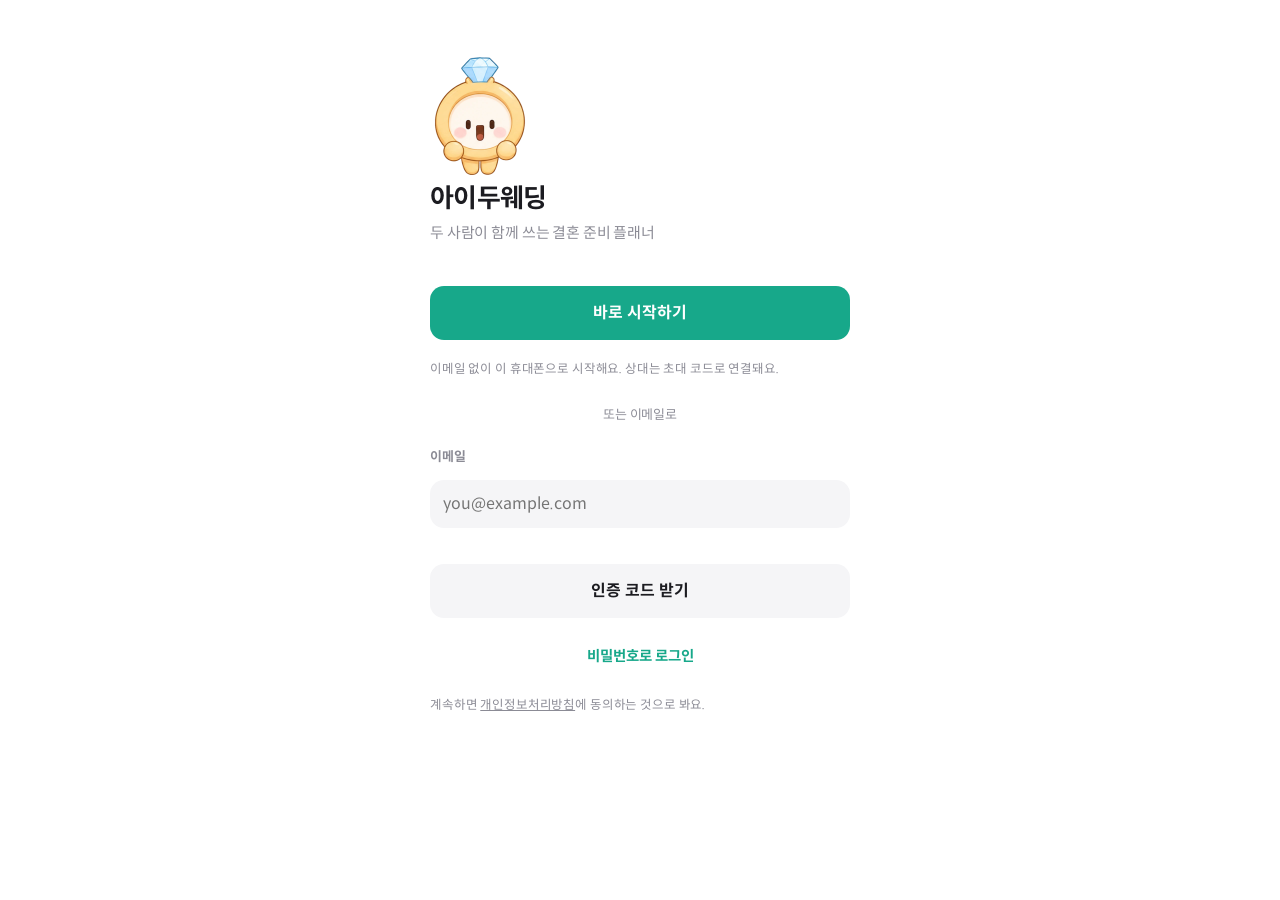
==== index.html @ 1c9b29dd "내 계정 지키기(이메일 연결)·개인정보처리방침 페이지 Co-Authored-By: Claude Opus 5.5 <noreply@anthropic.com> Claude-Session" ====
<!doctype html>
<html lang="ko">
<head>
<meta charset="utf-8">
<meta name="viewport" content="width=device-width,initial-scale=1,viewport-fit=cover,maximum-scale=1">
<meta name="theme-color" content="#FFFFFF" media="(prefers-color-scheme: light)">
<meta name="theme-color" content="#121214" media="(prefers-color-scheme: dark)">
<meta name="apple-mobile-web-app-capable" content="yes">
<meta name="format-detection" content="telephone=no">
<title>아이두웨딩</title>
<link rel="icon" href="./icon-192.png">
<link rel="manifest" href="./manifest.webmanifest">
<link rel="apple-touch-icon" href="./apple-touch-icon.png">
<meta name="apple-mobile-web-app-title" content="아이두웨딩">
<meta name="apple-mobile-web-app-status-bar-style" content="default">
<meta name="mobile-web-app-capable" content="yes">
  <script type="module" crossorigin src="./assets/index-share-DcnFf6x5.js"></script>
  <link rel="stylesheet" crossorigin href="./assets/index-share-Cfnc1cmq.css">
</head>
<body>
<div id="gate" class="gate"><div class="g-card"><p class="g-sub">불러오는 중…</p></div></div>
<div class="wrap">
  <!-- HOME -->
  <section id="tab-home">
    <div id="home2" class="home2"></div>
    <div class="card plan-card" id="planCard" hidden></div>
    <div id="legacyHome" hidden>
    <header class="greet">
      <div style="min-width:0"><span class="sub" id="hello">안녕하세요</span><h1 id="coupleNames">우리 둘</h1><span class="sub">오늘도 결혼 준비 한 걸음 💍</span></div>
      <button class="avatars" id="openSettings" aria-label="설정"><span class="av a1" id="av1">나</span><span class="av a2" id="av2">너</span></button>
    </header>
    <div class="banner">
      <svg class="rings" viewBox="0 0 120 80" aria-hidden="true"><circle cx="48" cy="40" r="24" fill="none" stroke="#fff" stroke-opacity=".35" stroke-width="5"/><circle cx="74" cy="40" r="24" fill="none" stroke="#fff" stroke-opacity=".55" stroke-width="5"/></svg>
      <span class="b-label">우리 결혼식까지</span>
      <div class="dday num" id="dday">D-day</div>
      <div class="when" id="when">불러오는 중</div>
    </div>
    <div class="card prog-card" data-go="check" tabindex="0">
      <div class="ring" aria-label="준비 진행률">
        <svg viewBox="0 0 36 36"><circle cx="18" cy="18" r="15" fill="none" stroke="var(--track)" stroke-width="3.6"/><circle id="ringArc" cx="18" cy="18" r="15" fill="none" stroke="url(#rg)" stroke-width="3.6" stroke-linecap="round" stroke-dasharray="0 100" pathLength="100"/><defs><linearGradient id="rg" x1="0" y1="0" x2="1" y2="1"><stop offset="0" stop-color="#EC8FA9"/><stop offset="1" stop-color="#A47BCB"/></linearGradient></defs></svg>
        <div class="pct num"><span id="ringPct">0%</span></div>
      </div>
      <div class="grow"><div class="label">준비 진행률</div><div class="t" id="progText">-</div><div class="sub" id="progSub">잘하고 있어요!</div></div>
      <span class="chev">›</span>
    </div>
    <div class="tiles num" id="homeStats"></div>
    <div class="block">
      <h2>빠른 추가</h2>
      <div class="quick">
        <button data-qa="task"><span class="qi" style="background:var(--accent-soft);color:var(--accent)"><svg viewBox="0 0 24 24" fill="none" stroke="currentColor" stroke-width="2" stroke-linecap="round" stroke-linejoin="round"><rect x="4" y="4" width="16" height="16" rx="4"/><path d="m8.5 12 2.5 2.5 4.5-5"/></svg></span>할 일</button>
        <button data-qa="cost"><span class="qi" style="background:var(--gold-soft);color:var(--gold)"><svg viewBox="0 0 24 24" fill="none" stroke="currentColor" stroke-width="2" stroke-linecap="round"><rect x="3" y="6" width="18" height="13" rx="3"/><path d="M3 10h18M16 15h2"/></svg></span>비용·업체</button>
        <button data-qa="event"><span class="qi" style="background:var(--sky-soft);color:var(--sky)"><svg viewBox="0 0 24 24" fill="none" stroke="currentColor" stroke-width="2" stroke-linecap="round"><rect x="3.5" y="5" width="17" height="15" rx="3"/><path d="M3.5 10h17M8 3v4M16 3v4"/></svg></span>일정</button>
        <button data-qa="guest"><span class="qi" style="background:var(--lilac-soft);color:var(--lilac)"><svg viewBox="0 0 24 24" fill="none" stroke="currentColor" stroke-width="2" stroke-linecap="round"><circle cx="9" cy="9" r="3.2"/><path d="M3.5 19c.6-3 2.8-4.6 5.5-4.6s4.9 1.6 5.5 4.6M17 8v6M14 11h6"/></svg></span>하객</button>
      </div>
    </div>
    <div class="card block">
      <div class="row-head"><h2 id="weekTitle">이번 주</h2><button class="link" data-go="cal">전체 달력</button></div>
      <div class="week" id="week"></div>
    </div>
    <div class="card block">
      <div class="row-head"><h2>지금 챙길 일</h2><button class="link" data-go="check">전체 보기</button></div>
      <ul class="list" id="homeTodo"></ul>
    </div>
    <div class="card block">
      <div class="row-head"><h2>다가오는 결제</h2><button class="link" data-go="budget">예산 보기</button></div>
      <ul class="list" id="homePay"></ul>
    </div>
    <div class="card block">
      <div class="row-head"><h2>다가오는 일정</h2><button class="link" data-go="cal">캘린더</button></div>
      <ul class="list" id="homeEvents"></ul>
    </div>
    </div>
  </section>

  <!-- ALL -->
  <section id="tab-all" hidden></section>
  <section id="tab-comm" hidden></section>

  <!-- CHECKLIST -->
  <section id="tab-check" hidden>
    <div class="head"><h1>체크리스트</h1><span class="sub num" id="checkCount"></span></div>
    <div class="smart" id="smart"></div>
    <form class="qadd" id="qadd" autocomplete="off"><span class="qplus" aria-hidden="true">+</span><input id="qaddInput" type="text" placeholder="할 일 빠르게 추가" enterkeyhint="done"><button type="submit">추가</button></form>
    <div class="seg" id="groupMode"><button data-v="topic" aria-pressed="true">주제별</button><button data-v="period" aria-pressed="false">시기별</button><button data-v="cal" aria-pressed="false">달력</button></div>
    <div class="chips" id="checkCats" hidden></div>
    <div id="periods" style="display:flex;flex-direction:column;gap:14px"></div>
    <div id="tcal" style="display:flex;flex-direction:column;gap:14px" hidden></div>
    <button class="link" id="openTpl" style="align-self:center">+ 추천 체크리스트에서 추가</button>
  </section>

  <!-- BUDGET -->
  <section id="tab-budget" hidden>
    <div class="head"><h1>가계부</h1></div>
    <div class="lb-top" id="moneyTop"></div>
    <div class="lb-bar"><div class="seg lb-seg" id="budgetSeg"><button data-b="ledger" aria-pressed="true">지출내역</button><button data-b="sched" aria-pressed="false">결제예정</button><button data-b="vendor" aria-pressed="false">업체</button></div><button type="button" class="lb-add" id="addCost" aria-label="비용 추가"><svg viewBox="0 0 24 24" fill="none" stroke="currentColor" stroke-width="2" stroke-linecap="round"><path d="M12 5v14M5 12h14"/></svg></button></div>
    <div id="bCat" hidden></div><button id="openEstimate" type="button" hidden></button>
    <div id="bLedger"><span id="ledgerSum" hidden></span><div id="ledger"></div></div>
    <div id="bSched" hidden><span id="schedSum" hidden></span><div id="sched"></div></div>
    <div id="bVendor" hidden style="display:flex;flex-direction:column;gap:12px">
      <div style="display:flex;justify-content:space-between;align-items:center;gap:8px"><span class="sub num" id="vendorSum"></span><button class="link" id="addVendor">+ 업체 추가</button></div>
      <div class="search"><svg viewBox="0 0 24 24" fill="none" stroke="currentColor" stroke-width="2"><circle cx="11" cy="11" r="7"/><path d="m20 20-3.5-3.5"/></svg><input id="vendorSearch" type="search" placeholder="업체, 항목 검색"></div>
      <div id="vendorList" style="display:flex;flex-direction:column;gap:10px"></div>
    </div>
  </section>

  <!-- CALENDAR -->
  <section id="tab-cal" hidden>
    <div class="cal-head"><button id="prevM" aria-label="이전 달">‹</button><h1 id="calTitle" class="num"></h1><button id="nextM" aria-label="다음 달">›</button></div>
    <div class="card" style="padding:10px">
      <div class="cal" id="cal"></div>
      <div class="legend" style="justify-content:center"><span><i class="d-ev" style="border-radius:50%"></i>일정</span><span><i class="d-task" style="border-radius:50%"></i>할 일 마감</span><span><i class="d-pay" style="border-radius:50%"></i>결제</span></div>
    </div>
    <div class="block"><h2 id="dayTitle"></h2><ul class="list" id="dayList"></ul></div>
  </section>

  <!-- GUESTS -->
  <section id="tab-guests" hidden>
    <div class="head"><h1>하객</h1><span style="display:flex;gap:14px"><button class="link" id="bulkBtn">한 번에 추가</button><button class="link" id="mealBtn">식대 설정</button></span></div>
    <div class="gsum num" id="guestStats"></div>
    <div class="card" id="mealCard"></div>
    <div class="seg" id="guestSide"><button data-g="all" aria-pressed="true">전체</button></div>
    <div class="search"><svg viewBox="0 0 24 24" fill="none" stroke="currentColor" stroke-width="2"><circle cx="11" cy="11" r="7"/><path d="m20 20-3.5-3.5"/></svg><input id="guestSearch" type="search" placeholder="이름 검색"></div>
    <div class="seg" id="guestView"><button data-gv="list" aria-pressed="true">단계별</button><button data-gv="team" aria-pressed="false">모임별</button><button data-gv="pg" aria-pressed="false">부모님 손님</button><button data-gv="gift" aria-pressed="false">축의금</button></div>
    <div id="stepStrip" class="gsteps"></div>
    <ul class="list" id="guestList"></ul>
    <div id="pgBoard" hidden></div>
    <div id="teamBoard" class="tboard" hidden></div>
    <div id="giftBoard" class="gboard" hidden></div>
  </section>
</div>


<nav class="tabbar" role="tablist"><div class="in">
  <button data-tab="home" aria-selected="true"><svg viewBox="0 0 24 24" fill="none" stroke="currentColor" stroke-width="1.8" stroke-linejoin="round"><path d="M12 20s-7-4.4-7-10a4 4 0 0 1 7-2.6A4 4 0 0 1 19 10c0 5.6-7 10-7 10z"/></svg>홈</button>
  <button data-tab="check" aria-selected="false"><svg viewBox="0 0 24 24" fill="none" stroke="currentColor" stroke-width="1.8" stroke-linecap="round"><path d="M9 6h11M9 12h11M9 18h11"/><path d="m3.5 6 1.2 1.2L7 5M3.5 12l1.2 1.2L7 11M3.5 18l1.2 1.2L7 17"/></svg>체크리스트</button>
  <button class="plus" id="fab" hidden><span class="pbox"><svg viewBox="0 0 24 24" fill="none" stroke="currentColor" stroke-width="3" stroke-linecap="round"><path d="M12 5v14M5 12h14"/></svg></span>추가</button>
  <button data-tab="budget" aria-selected="false"><svg viewBox="0 0 24 24" fill="none" stroke="currentColor" stroke-width="1.8"><rect x="3" y="6" width="18" height="13" rx="2.5"/><path d="M3 10h18M16 15h2"/></svg>가계부</button>
  <button data-tab="guests" aria-selected="false"><svg viewBox="0 0 24 24" fill="none" stroke="currentColor" stroke-width="1.8"><circle cx="9" cy="9" r="3.2"/><path d="M3.5 19c.6-3 2.8-4.6 5.5-4.6s4.9 1.6 5.5 4.6"/><circle cx="17" cy="8.5" r="2.5"/><path d="M16.5 13.6c2.2.1 3.7 1.5 4.1 3.9"/></svg>하객</button>
  <button data-tab="comm" aria-selected="false"><svg viewBox="0 0 24 24" fill="none" stroke="currentColor" stroke-width="1.8" stroke-linejoin="round"><path d="M4 5.5h16v10H9l-5 4z"/><path d="M8.5 10.5h.01M12 10.5h.01M15.5 10.5h.01" stroke-width="2.6" stroke-linecap="round"/></svg>커뮤니티</button>
  <button data-tab="all" aria-selected="false"><svg viewBox="0 0 24 24" fill="none" stroke="currentColor" stroke-width="1.8" stroke-linecap="round"><path d="M4 6h16M4 12h16M4 18h16"/></svg>전체</button>
</div></nav>
<div id="sheetHost"></div>
</body>
</html>
---- assets/index-share-Cfnc1cmq.css ----
:root{--bg:#fbf6f7;--surface:#fff;--line:#f1e6ea;--fg:#2e2430;--muted:#8d8090;--accent:#c95c7e;--accent-soft:#fce9ef;--on-accent:#fff;--gold:#b8893f;--gold-soft:#f8eedc;--lilac:#8e74c4;--lilac-soft:#efeafa;--sky:#5b93c9;--sky-soft:#e6f0fb;--sage:#4e9470;--sage-soft:#e3f3ea;--warn:#d9604f;--warn-soft:#fde9e5;--track:#f4eaee;--shadow:0 2px 6px #c95c7e0d,0 10px 28px #8c466412;--grad:linear-gradient(135deg,#ec8fa9 0%,#c95c7e 55%,#a47bcb 100%);--c1:#e07c9a;--c2:#d2a35c;--c3:#a58bd6;--c4:#6fa6dc;--c5:#6fb08a;--c6:#ee9c7a;--c7:#c08bb0;--c8:#9aa3b5;--display:"Outfit","Noto Sans KR",system-ui,sans-serif;--body:"Noto Sans KR","Apple SD Gothic Neo","Malgun Gothic",system-ui,sans-serif;--navh:60px;--navpad:max(env(safe-area-inset-bottom,0px),22px)}@media (prefers-color-scheme:dark){:root:not([data-theme=light]){--bg:#18131a;--surface:#231c25;--line:#362c38;--fg:#f6eef3;--muted:#ae9fad;--accent:#ee8eab;--accent-soft:#45283a;--on-accent:#2a1020;--gold:#e2bc7a;--gold-soft:#3c3020;--lilac:#bca5ee;--lilac-soft:#33294a;--sky:#8fbdeb;--sky-soft:#1f3043;--sage:#8acba6;--sage-soft:#1f3529;--warn:#f2907f;--warn-soft:#45251f;--track:#33293a;--shadow:none;--lightningcss-light: ;--lightningcss-dark:initial;color-scheme:dark}}:root[data-theme=dark]{--bg:#18131a;--surface:#231c25;--line:#362c38;--fg:#f6eef3;--muted:#ae9fad;--accent:#ee8eab;--accent-soft:#45283a;--on-accent:#2a1020;--gold:#e2bc7a;--gold-soft:#3c3020;--lilac:#bca5ee;--lilac-soft:#33294a;--sky:#8fbdeb;--sky-soft:#1f3043;--sage:#8acba6;--sage-soft:#1f3529;--warn:#f2907f;--warn-soft:#45251f;--track:#33293a;--shadow:none;--lightningcss-light: ;--lightningcss-dark:initial;color-scheme:dark}*{box-sizing:border-box;-webkit-tap-highlight-color:transparent}body{background:var(--bg);color:var(--fg);font-family:var(--body);font-size:15px;line-height:1.5}.num{font-variant-numeric:tabular-nums}.wrap{max-width:560px;padding-left:max(16px,env(safe-area-inset-left,0px));padding-right:max(16px,env(safe-area-inset-right,0px));padding-block:12px calc(var(--navh) + var(--navpad) + 96px);margin:0 auto}section{flex-direction:column;gap:20px;display:flex}h1{font-family:var(--display);margin:0;font-size:24px;font-weight:700}h2{font-family:var(--display);text-wrap:balance;margin:0;font-size:18px;font-weight:700}.head{justify-content:space-between;align-items:baseline;gap:8px;padding-top:6px;display:flex}.head .sub{font-size:13px}.label{letter-spacing:.04em;color:var(--muted);font-size:12px}.sub{color:var(--muted);font-size:13px}.card{background:var(--surface);border:1px solid var(--line);box-shadow:var(--shadow);border-radius:16px;flex-direction:column;gap:12px;min-width:0;padding:16px;display:flex}.block{flex-direction:column;gap:8px;display:flex}.block>.row-head{justify-content:space-between;align-items:baseline;display:flex}.link{color:var(--accent);font:inherit;cursor:pointer;background:0 0;border:0;padding:4px 0;font-size:13px;font-weight:500}.hero{background:var(--accent);color:var(--on-accent);border:0;border-radius:20px;grid-template-columns:1fr auto;align-items:center;gap:12px;padding:20px;display:grid}.hero .names{font-family:var(--display);letter-spacing:.25em;opacity:.85;font-size:13px}.hero .dday{font-family:var(--display);margin-top:4px;font-size:44px;font-weight:700;line-height:1.05}.hero .when{opacity:.9;margin-top:4px;font-size:13px}.ring{width:84px;height:84px;position:relative}.ring svg{width:100%;height:100%;transform:rotate(-90deg)}.ring .pct{flex-direction:column;justify-content:center;align-items:center;font-size:18px;font-weight:600;line-height:1.1;display:flex;position:absolute;top:0;bottom:0;left:0;right:0}.ring .pct small{opacity:.85;font-size:10px;font-weight:400}.stats{grid-template-columns:repeat(3,1fr);gap:8px;display:grid}.stat{background:var(--surface);border:1px solid var(--line);cursor:pointer;border-radius:14px;flex-direction:column;gap:2px;min-width:0;padding:12px;display:flex}.stat b{white-space:nowrap;text-overflow:ellipsis;font-size:17px;font-weight:600;overflow:hidden}.bar{background:var(--track);border-radius:4px;height:8px;display:flex;overflow:hidden}.bar i{height:100%;display:block}.bar .paid{background:var(--accent)}.legend{color:var(--muted);flex-wrap:wrap;gap:12px;font-size:12px;display:flex}.legend i{border-radius:2px;width:9px;height:9px;margin-right:4px;display:inline-block}ul.list{flex-direction:column;margin:0;padding:0;list-style:none;display:flex}ul.list li{border-bottom:1px solid var(--line);align-items:center;gap:12px;padding:12px 0;display:flex}ul.list li:last-child{border-bottom:0}ul.list li.tap{cursor:pointer}.grow{flex:1;min-width:0}.t{white-space:nowrap;text-overflow:ellipsis;font-weight:500;overflow:hidden}.t.done{color:var(--muted);text-decoration:line-through;-webkit-text-decoration-color:color-mix(in srgb,var(--muted) 60%,transparent);text-decoration-color:color-mix(in srgb,var(--muted) 60%,transparent)}.meta{color:var(--muted);flex-wrap:wrap;align-items:center;gap:6px;margin-top:2px;font-size:12.5px;display:flex}.amt{text-align:right;white-space:nowrap;font-size:14px}.amt small{color:var(--muted);font-size:12px;display:block}.pill{white-space:nowrap;background:var(--track);color:var(--muted);border-radius:999px;padding:2px 8px;font-size:11px;font-weight:500}.pill.ok{background:var(--sage-soft);color:var(--sage)}.pill.late{background:var(--warn-soft);color:var(--warn)}.date{text-align:center;flex:none;width:44px;line-height:1.15}.date b{font-family:var(--display);font-size:18px;display:block}.date span{color:var(--muted);font-size:11px}.chk{border:2px solid var(--line);cursor:pointer;color:#0000;background:0 0;border-radius:50%;flex:none;place-items:center;width:26px;height:26px;padding:0;display:grid}.chk.on{background:var(--sage);border-color:var(--sage);color:var(--surface)}.empty{color:var(--muted);text-align:center;padding:16px 0;font-size:14px}.chips{scrollbar-width:none;gap:6px;margin-inline-start:-2px;margin-inline-end:-2px;padding:2px;display:flex;overflow-x:auto}.chips::-webkit-scrollbar{display:none}.chips button{border:1px solid var(--line);background:var(--surface);color:var(--fg);font:inherit;cursor:pointer;border-radius:999px;flex:none;padding:6px 12px;font-size:13px}.chips button[aria-pressed=true]{background:var(--fg);color:var(--bg);border-color:var(--fg)}.seg{background:var(--track);border-radius:10px;gap:2px;padding:3px;display:flex}.seg button{font:inherit;color:var(--muted);cursor:pointer;background:0 0;border:0;border-radius:8px;flex:1;padding:7px 4px;font-size:13px}.seg button[aria-pressed=true]{background:var(--surface);color:var(--fg);box-shadow:var(--shadow);font-weight:600}.search{position:relative}.search input{padding-left:36px}.search svg{width:16px;height:16px;color:var(--muted);position:absolute;top:50%;left:12px;transform:translateY(-50%)}.period{flex-direction:column;gap:2px;display:flex}.period h3{justify-content:space-between;align-items:center;gap:8px;margin:0;padding-bottom:4px;font-size:13px;font-weight:600;display:flex}.period h3 .rng{color:var(--muted);font-size:12px;font-weight:400}.period.now h3{color:var(--accent)}.prog{background:var(--track);border-radius:2px;height:4px;overflow:hidden}.prog i{background:var(--sage);height:100%;display:block}.cat{cursor:pointer;border-bottom:1px solid var(--line);flex-direction:column;gap:6px;padding:10px 0;display:flex}.cat:last-child{border-bottom:0}.cat .row{justify-content:space-between;align-items:baseline;gap:8px;display:flex}.over{font-weight:600;color:var(--warn)!important}.split{flex-direction:column;gap:8px;display:flex}.split .row{justify-content:space-between;font-size:14px;display:flex}.money-top{flex-direction:column;gap:6px;padding:6px 2px 4px;display:flex}.money-top .big{letter-spacing:-.02em;font-size:30px;font-weight:600;line-height:1.2}.money-top .big small{margin-left:2px;font-size:18px;font-weight:500}.money-top .bar{border-radius:5px;height:10px;margin-top:6px}.kv{grid-template-columns:repeat(3,1fr);gap:8px;margin-top:8px;display:grid}.kv div{background:var(--surface);border:1px solid var(--line);border-radius:12px;flex-direction:column;min-width:0;padding:10px 12px;display:flex}.kv b{white-space:nowrap;text-overflow:ellipsis;font-size:15px;font-weight:600;overflow:hidden}.donut-wrap{justify-content:center;padding:4px 0;display:flex}.donut{width:180px;max-width:100%;height:180px;position:relative}.donut svg{width:100%;height:100%;transform:rotate(-90deg)}.donut .c{flex-direction:column;justify-content:center;align-items:center;line-height:1.25;display:flex;position:absolute;top:0;bottom:0;left:0;right:0}.donut .c b{font-size:20px;font-weight:600}.ico{color:#fff;border-radius:12px;flex:none;place-items:center;width:36px;height:36px;font-size:13px;font-weight:600;display:grid}.mini{background:var(--track);border-radius:2px;height:4px;margin-top:6px;overflow:hidden}.mini i{height:100%;display:block}.mon{border-bottom:1px solid var(--line);justify-content:space-between;align-items:baseline;padding:12px 0 2px;font-size:13px;font-weight:600;display:flex}.mon:first-child{padding-top:0}.mon span:last-child{color:var(--muted);font-weight:500}.dayh{color:var(--muted);padding:10px 0 0;font-size:12px}.minus{color:var(--fg);font-weight:600}.vcard{background:var(--surface);border:1px solid var(--line);box-shadow:var(--shadow);cursor:pointer;border-radius:16px;flex-direction:column;gap:10px;padding:14px;display:flex}.vcard .top{align-items:center;gap:12px;display:flex}.vcard .nums{grid-template-columns:repeat(3,1fr);gap:6px;font-size:13px;display:grid}.vcard .nums div{flex-direction:column;min-width:0;display:flex}.vcard .nums b{white-space:nowrap;text-overflow:ellipsis;font-size:14px;font-weight:600;overflow:hidden}.vcard .foot{color:var(--muted);flex-wrap:wrap;justify-content:space-between;gap:8px;font-size:12.5px;display:flex}.vcard .tel{-webkit-user-select:all;user-select:all;color:var(--fg)}.vcard .items{color:var(--muted);font-size:12.5px}.cal-head{justify-content:space-between;align-items:center;display:flex}.cal-head button{background:var(--surface);border:1px solid var(--line);width:36px;height:36px;color:var(--fg);cursor:pointer;border-radius:10px;font-size:18px}.cal{text-align:center;grid-template-columns:repeat(7,1fr);gap:2px;display:grid}.cal .dow{color:var(--muted);padding:4px 0;font-size:11px}.cal .dow:first-child{color:var(--warn)}.cal button{aspect-ratio:1/1.05;max-width:100%;font:inherit;color:var(--fg);cursor:pointer;background:0 0;border:0;border-radius:10px;flex-direction:column;justify-content:center;align-items:center;gap:3px;padding:0;font-size:14px;display:flex}.cal button.out{color:color-mix(in srgb,var(--muted) 50%,transparent)}.cal button.wed{color:var(--accent);font-weight:700}.cal button.sel.wed{color:var(--on-accent)}.dots{gap:2px;height:5px;display:flex}.dots i{border-radius:50%;width:5px;height:5px}.cal button.sel .dots i{background:var(--on-accent)}.gsum{grid-template-columns:1fr 1fr;gap:8px;display:grid}.gsum .stat{cursor:default}.gsum b{font-family:var(--display);font-size:22px}.rsvp{cursor:pointer;font:inherit;border:0}nav.tabbar{z-index:10;background:color-mix(in srgb,var(--surface) 92%,transparent);-webkit-backdrop-filter:blur(12px);border-top:1px solid var(--line);padding-top:4px;padding-bottom:var(--navpad);padding-left:env(safe-area-inset-left,0px);padding-right:env(safe-area-inset-right,0px);position:fixed;bottom:0;left:0;right:0}nav.tabbar .in{max-width:560px;height:var(--navh);grid-template-columns:repeat(5,1fr);margin:0 auto;display:grid}nav.tabbar button{font:inherit;color:var(--muted);cursor:pointer;background:0 0;border:0;flex-direction:column;justify-content:center;align-items:center;gap:2px;font-size:10.5px;display:flex}nav.tabbar button svg{width:24px;height:24px}nav.tabbar button[aria-selected=true]{color:var(--accent);font-weight:600}button:focus-visible{outline:2px solid var(--accent);outline-offset:2px}input:focus-visible{outline:2px solid var(--accent);outline-offset:2px}select:focus-visible{outline:2px solid var(--accent);outline-offset:2px}textarea:focus-visible{outline:2px solid var(--accent);outline-offset:2px}.stat:focus-visible{outline:2px solid var(--accent);outline-offset:2px}.cat:focus-visible{outline:2px solid var(--accent);outline-offset:2px}.fab{right:max(18px,calc(env(safe-area-inset-right,0px) + 18px));bottom:calc(var(--navh) + var(--navpad) + 18px);background:var(--accent);width:52px;height:52px;color:var(--on-accent);cursor:pointer;z-index:9;border:0;border-radius:17px;place-items:center;display:grid;position:fixed;box-shadow:0 6px 18px #3c142340}.fab svg{width:24px;height:24px}.scrim{z-index:20;background:#140c1073;justify-content:center;align-items:flex-end;display:flex;position:fixed;top:0;bottom:0;left:0;right:0}.sheet{background:var(--surface);width:100%;max-width:560px;max-height:90vh;padding:10px max(16px,env(safe-area-inset-right,0px)) calc(env(safe-area-inset-bottom,0px) + 16px) max(16px,env(safe-area-inset-left,0px));border-radius:20px 20px 0 0;flex-direction:column;gap:14px;display:flex;overflow:hidden auto}.grab{background:var(--line);border-radius:2px;width:36px;height:4px;margin:0 auto 4px}.sheet form{flex-direction:column;gap:12px;display:flex}.field{flex-direction:column;gap:4px;min-width:0;display:flex}.field label{color:var(--muted);font-size:12px}.pair{grid-template-columns:minmax(0,1fr) minmax(0,1fr);gap:10px;display:grid}input,select,textarea{font:inherit;color:var(--fg);background:var(--bg);border:1px solid var(--line);border-radius:12px;width:100%;min-width:0;max-width:100%;padding:11px 12px;font-size:16px}input[type=date],input[type=time]{-webkit-appearance:none;appearance:none;text-align:left;min-height:48px;display:block}input::-webkit-date-and-time-value{text-align:left;min-height:1.5em}select{-webkit-appearance:none;appearance:none;background-image:linear-gradient(45deg,transparent 50%,var(--muted) 50%),linear-gradient(135deg,var(--muted) 50%,transparent 50%);background-position:calc(100% - 18px) 52%,calc(100% - 13px) 52%;background-repeat:no-repeat;background-size:5px 5px;padding-right:32px}.check{align-items:center;gap:10px;padding:4px 0;font-size:15px;display:flex}.check input{width:22px;height:22px;accent-color:var(--accent)}.money-hint{color:var(--muted);text-align:right;font-size:12px}.btns{gap:8px;padding-top:4px;display:flex}.btns button{font:inherit;border:1px solid var(--line);background:var(--bg);color:var(--fg);cursor:pointer;border-radius:14px;flex:1;padding:13px;font-weight:600}.btns .primary{background:var(--accent);border-color:var(--accent);color:var(--on-accent)}.btns .danger{color:var(--warn);flex:none;padding-inline-start:16px;padding-inline-end:16px}.note{color:var(--muted);font-size:12px}.tpl li{gap:10px}.tpl .add{border:1px solid var(--line);background:var(--bg);color:var(--accent);font:inherit;cursor:pointer;border-radius:999px;flex:none;padding:5px 12px;font-size:13px;font-weight:600}.tpl .add[disabled]{color:var(--muted);cursor:default}.toast{left:50%;bottom:calc(var(--navh) + var(--navpad) + 84px);background:var(--fg);color:var(--bg);z-index:30;white-space:nowrap;border-radius:999px;padding:8px 14px;font-size:13px;position:fixed;transform:translate(-50%)}@media (prefers-reduced-motion:no-preference){.sheet{animation:.2s ease-out up}@keyframes up{0%{opacity:.5;transform:translateY(30px)}}}body{letter-spacing:-.01em;font-size:14.5px}h1{font-family:var(--body);letter-spacing:-.02em;font-size:22px;font-weight:700}h2{font-family:var(--body);letter-spacing:-.01em;font-size:16px;font-weight:700}.num b,.dday,.big,.donut .c b,.pct{font-family:var(--display)}.card{box-shadow:var(--shadow);border:0;border-radius:22px;padding:18px}.stat,.kv div{box-shadow:var(--shadow);border:0;border-radius:18px}.greet{justify-content:space-between;align-items:center;gap:12px;padding-top:6px;display:flex}.greet h1{margin:2px 0}.greet .amp{color:var(--accent);font-family:var(--display)}.avatars{flex:none;display:flex}.av{border:3px solid var(--bg);border-radius:50%;place-items:center;width:42px;height:42px;font-size:15px;font-weight:700;display:grid}.av.a1{background:var(--accent-soft);color:var(--accent)}.av.a2{background:var(--lilac-soft);color:var(--lilac);margin-left:-12px}.banner{background:var(--grad);color:#fff;border-radius:24px;flex-direction:column;gap:2px;padding:20px 22px;display:flex;position:relative;overflow:hidden;box-shadow:0 12px 30px #c95c7e47}.banner .rings{width:150px;height:auto;position:absolute;top:50%;right:-6px;transform:translateY(-50%)}.banner .b-label{opacity:.9;font-size:13px}.banner .dday{letter-spacing:-.02em;font-size:46px;font-weight:700;line-height:1.05}.banner .when{opacity:.92;font-size:13px;position:relative}.prog-card{cursor:pointer;flex-direction:row;align-items:center;gap:16px}.prog-card .ring{flex:none;width:72px;height:72px}.prog-card .pct{color:var(--fg);font-size:17px;font-weight:700}.prog-card .t{margin:2px 0;font-size:15px;font-weight:700}.chev{color:var(--muted);flex:none;font-size:24px}.tiles{grid-template-columns:1fr 1fr;gap:12px;display:grid}.tile{background:var(--surface);box-shadow:var(--shadow);cursor:pointer;min-width:0;font:inherit;color:inherit;text-align:left;border:0;border-radius:18px;align-items:center;gap:12px;padding:14px;display:flex}.tile .qi{border-radius:50%;width:40px;height:40px}.tile b{white-space:nowrap;text-overflow:ellipsis;font-size:18px;font-weight:600;line-height:1.2;display:block;overflow:hidden}.tile span.l{color:var(--muted);font-size:12px}.qi{border-radius:16px;flex:none;place-items:center;display:grid}.qi svg{width:22px;height:22px}.quick{grid-template-columns:repeat(4,1fr);gap:10px;display:grid}.quick button{font:inherit;color:var(--fg);cursor:pointer;background:0 0;border:0;flex-direction:column;align-items:center;gap:6px;padding:0;font-size:12px;display:flex}.quick .qi{background:var(--surface);border-radius:18px;width:56px;height:56px}.week{grid-template-columns:repeat(7,1fr);gap:4px;display:grid}.week button{font:inherit;color:var(--fg);cursor:pointer;background:0 0;border:0;border-radius:14px;flex-direction:column;align-items:center;gap:3px;padding:8px 0;display:flex}.week .w{color:var(--muted);font-size:11px}.week b{font-size:16px;font-weight:600}.week button.on{background:var(--grad);color:#fff;box-shadow:0 6px 14px #c95c7e4d}.week button.on .w{color:#fff;opacity:.9}.week button.on .dots i{background:#fff}.chips button{background:var(--surface);box-shadow:var(--shadow);border:0;padding:7px 14px;font-weight:500}.chips button[aria-pressed=true]{background:var(--accent);color:var(--on-accent)}.seg{background:var(--surface);box-shadow:var(--shadow);border-radius:999px;padding:4px}.seg button{border-radius:999px;font-weight:500}.search input{background:var(--surface);box-shadow:var(--shadow);border:0;border-radius:14px}.pill{padding:3px 9px;font-weight:600}.pill.acc{background:var(--accent-soft);color:var(--accent)}.chk{border-color:color-mix(in srgb,var(--accent) 45%,var(--line))}.chk.on{background:var(--accent);border-color:var(--accent)}.bar .due{background:color-mix(in srgb,var(--accent) 30%,transparent)}.ico{color:#fff;border-radius:14px}.vcard{border:0;border-radius:20px}.money-top{background:var(--surface);box-shadow:var(--shadow);border-radius:22px;padding:18px}.money-top .big{font-size:32px}.kv div{background:var(--bg);box-shadow:none}.cal button.sel{background:var(--grad);color:#fff}.cal button.today{box-shadow:inset 0 0 0 1.5px var(--accent)}.d-ev{background:var(--accent)}.d-task{background:var(--lilac)}.d-pay{background:var(--gold)}.link{color:var(--accent);font-weight:600}.btns .primary{background:var(--grad);border:0}.sheet{border-radius:26px 26px 0 0}input,select,textarea{border-radius:14px}nav.tabbar button.plus .pbox{background:var(--grad);color:#fff;border-radius:9px;place-items:center;width:30px;height:24px;display:grid}nav.tabbar button.plus .pbox svg{width:16px;height:16px}.vgroup{gap:4px;padding:14px 16px}.vhead{align-items:center;gap:8px;font-size:14px;font-weight:700;display:flex}.ico.sm{border-radius:8px;width:24px;height:24px;font-size:11px}.vrow{gap:10px}.vk{color:var(--muted);font-size:14px;font-weight:500}.vn{text-align:right;align-items:center;gap:4px;min-width:0;max-width:60%;font-size:15.5px;font-weight:700;display:flex}.vn.none{color:var(--accent);font-size:13.5px;font-weight:500}.vn .chev{font-size:18px;font-weight:400}.vk.strong{color:var(--fg)}.cands{background:var(--accent-soft);border-radius:18px;flex-direction:column;gap:2px;padding:12px 14px;display:flex}.cands-h{flex-direction:column;gap:0;margin-bottom:4px;display:flex}.cand{border-top:1px solid color-mix(in srgb,var(--accent) 15%,transparent);align-items:center;gap:10px;padding:10px 0;display:flex}.cand.on .t{color:var(--accent)}.cbtns{flex-direction:column;flex:none;gap:6px;display:flex}.cbtns .mini-btn{background:var(--surface);color:var(--fg)}.clink{color:var(--accent);font-size:12.5px;font-weight:500;text-decoration:none}.copybox{min-height:70px;margin-top:6px;font-size:14px}.tboard{flex-direction:column;gap:12px;display:flex}.tcard{gap:10px;padding:14px;transition:box-shadow .15s,transform .15s}.tcard.un{background:color-mix(in srgb,var(--surface) 70%,var(--bg))}.tcard.over{box-shadow:0 0 0 2px var(--accent),var(--shadow);transform:scale(1.01)}.th{cursor:pointer;align-items:center;gap:8px;display:flex}.th b{font-size:15px}.gchips{flex-wrap:wrap;align-items:center;gap:6px;min-height:34px;display:flex}.gchip{background:var(--bg);-webkit-user-select:none;user-select:none;-webkit-touch-callout:none;cursor:grab;border:1px solid var(--line);border-radius:999px;align-items:center;gap:4px;padding:7px 12px;font-size:13.5px;font-weight:500;display:inline-flex;position:relative}.gchip small{color:var(--muted);font-size:11px}.gchip.inv{border-color:color-mix(in srgb,var(--sage) 50%,transparent);background:var(--sage-soft)}.gchip .multi{background:var(--lilac);color:#fff;border-radius:999px;place-items:center;min-width:16px;height:16px;padding:0 4px;font-size:10px;font-style:normal;font-weight:700;display:grid}.gchip.dragging{opacity:.3}.gchip.ghost{z-index:60;pointer-events:none;background:var(--surface);border-color:var(--accent);position:fixed;transform:translate(-50%,-130%)scale(1.08);box-shadow:0 10px 24px #8c46644d}.tpick{flex-direction:column;gap:2px;max-height:240px;display:flex;overflow:auto}.cchips{flex-wrap:wrap;gap:6px;margin-top:7px;display:flex}.cchips button{border:1px dashed color-mix(in srgb,var(--accent) 45%,transparent);background:var(--accent-soft);color:var(--accent);font:inherit;cursor:pointer;border-radius:999px;padding:4px 10px;font-size:12px;font-weight:600}.pick-main{background:var(--grad)!important;color:#fff!important}.mini-btn{background:var(--track);color:var(--muted);font:inherit;cursor:pointer;border:0;border-radius:999px;flex:none;padding:5px 10px;font-size:12px;font-weight:500}.vrow.skipped{opacity:.55}.vrow.skipped .vk{text-decoration:line-through}.qa-list{grid-template-columns:repeat(3,1fr);gap:12px;display:grid}.qa-list button{background:var(--bg);font:inherit;color:var(--fg);cursor:pointer;border:0;border-radius:18px;flex-direction:column;align-items:center;gap:8px;padding:14px 6px;font-size:13px;display:flex}.qa-list .qi{border-radius:14px;width:44px;height:44px}.smart{grid-template-columns:repeat(4,1fr);gap:8px;display:grid}.stile{background:var(--surface);box-shadow:var(--shadow);font:inherit;color:var(--fg);cursor:pointer;border:0;border-radius:16px;flex-direction:column;align-items:center;gap:1px;padding:11px 6px 9px;display:flex}.stile b{font-family:var(--display);color:var(--c);font-size:22px;font-weight:700;line-height:1.1}.stile span{color:var(--muted);white-space:nowrap;font-size:11.5px}.stile.on{background:var(--s);box-shadow:0 0 0 2px var(--c)}.qadd{background:var(--surface);box-shadow:var(--shadow);border-radius:16px;align-items:center;gap:8px;padding:5px 5px 5px 14px;display:flex}.qadd input{box-shadow:none;background:0 0;border:0;border-radius:0;flex:1;min-width:0;padding:9px 0}.qadd input:focus-visible{outline:none}.qadd:focus-within{box-shadow:0 0 0 2px var(--accent),var(--shadow)}.qplus{color:var(--accent);font-size:22px;font-weight:500;line-height:1}.qadd button{background:var(--grad);color:#fff;font:inherit;cursor:pointer;border:0;border-radius:12px;padding:9px 15px;font-size:14px;font-weight:600}.trow .grip{width:16px;color:color-mix(in srgb,var(--muted) 45%,transparent);flex:none;place-items:center;margin-right:-4px;display:grid}.trow .grip svg,.env .grip svg{width:16px;height:16px}.env .grip{color:color-mix(in srgb,var(--muted) 45%,transparent);flex:none;width:16px;display:grid}.due{background:var(--track);color:var(--muted);white-space:nowrap;border-radius:999px;flex:none;padding:3px 8px;font-size:11.5px;font-weight:600}.due.late{background:var(--warn-soft);color:var(--warn)}.due.soon{background:var(--gold-soft);color:var(--gold)}.trow.is-done .due{opacity:.6}.meta span+span:before{content:"·";color:color-mix(in srgb,var(--muted) 60%,transparent);margin-right:6px}.meta .pill:before{content:none!important}@media (prefers-reduced-motion:no-preference){.chk.on svg{animation:.25s ease-out pop}@keyframes pop{0%{transform:scale(.3)}70%{transform:scale(1.2)}to{transform:scale(1)}}}.done-toggle{color:var(--muted);font:inherit;cursor:pointer;text-align:left;background:0 0;border:0;padding:10px 0 2px;font-size:13px;font-weight:500}[data-dnd]{-webkit-user-select:none;user-select:none;-webkit-touch-callout:none}.dragging{opacity:.3}.ghost{z-index:70;pointer-events:none;background:var(--surface);color:var(--fg);border:1.5px solid var(--accent);white-space:nowrap;text-overflow:ellipsis;border-radius:999px;max-width:72vw;padding:8px 15px;font-size:13.5px;font-weight:600;position:fixed;overflow:hidden;transform:translate(-50%,-150%)rotate(-2deg);box-shadow:0 12px 28px #8c466452}.drop-over{box-shadow:0 0 0 2px var(--accent),var(--shadow)!important;background:color-mix(in srgb,var(--accent-soft) 55%,var(--surface))!important}.cal button.drop-over{background:var(--accent-soft)!important;box-shadow:inset 0 0 0 2px var(--accent)!important}body.is-dragging,body.is-dragging *{cursor:grabbing!important}.tcnt{background:var(--accent-soft);min-width:18px;height:16px;color:var(--accent);border-radius:999px;place-items:center;padding:0 4px;font-size:10.5px;font-weight:700;line-height:1;display:grid}.tcnt.late{background:var(--warn-soft);color:var(--warn)}.tcnt.ok{background:var(--sage-soft);color:var(--sage)}.tcnt.empty,.tcnt.wedb{background:0 0}.cal button.sel .tcnt{color:#fff;background:#ffffff47}.env{gap:10px;padding:14px 16px}.env-h{cursor:pointer;align-items:center;gap:12px;display:flex}.env-r{text-align:right;font-family:var(--display);color:var(--sage);white-space:nowrap;font-size:17px;font-weight:700;line-height:1.15}.env-r small{font-family:var(--body);color:var(--muted);font-size:11px;font-weight:400;display:block}.env-r.neg{color:var(--warn)}.env-actions{justify-content:flex-end;gap:8px;padding-top:4px;display:flex}.mt-row{justify-content:space-between;align-items:flex-end;gap:12px;display:flex}.mt-left{text-align:right}.mt-left b{color:var(--sage);font-size:22px;font-weight:700;font-family:var(--display);display:block}.mt-left.neg b{color:var(--warn)}.bar.tall{border-radius:6px;height:12px;margin:14px 0 12px}.mt-legend{flex-direction:column;gap:7px;font-size:13.5px;display:flex}.mt-legend div{align-items:center;gap:8px;display:flex}.mt-legend i{border-radius:3px;flex:none;width:10px;height:10px}.mt-legend span{color:var(--muted);flex:1}.mt-legend b{font-weight:600}:root{--lightningcss-light:initial;--lightningcss-dark: ;color-scheme:light;padding-top:env(safe-area-inset-top,0px);padding-bottom:env(safe-area-inset-bottom,0px)}@media (prefers-color-scheme:dark){:root{--lightningcss-light: ;--lightningcss-dark:initial;color-scheme:dark}}html,body{-webkit-text-size-adjust:100%;overscroll-behavior-y:none;margin:0}body{font-family:var(--body);font-size:14px}img{max-width:100%}[hidden]{display:none!important}button{-webkit-tap-highlight-color:transparent}.gate{z-index:100;background:var(--bg);padding:calc(env(safe-area-inset-top,0px) + 56px) max(20px,env(safe-area-inset-right,0px)) calc(env(safe-area-inset-bottom,0px) + 32px) max(20px,env(safe-area-inset-left,0px));justify-content:center;align-items:flex-start;display:flex;position:fixed;top:0;bottom:0;left:0;right:0;overflow-y:auto}.g-card{flex-direction:column;gap:14px;width:100%;max-width:420px;display:flex}.g-logo{width:96px;color:var(--accent);margin-bottom:4px}.g-card h1{margin:0;font-size:26px}.g-sub{color:var(--muted);margin:0;font-size:15px;line-height:1.5}.g-note{background:var(--accent-soft);color:var(--accent);border-radius:12px;margin:0;padding:10px 12px;font-size:14px}.g-err{color:var(--warn);margin:0;font-size:14px}.g-form{flex-direction:column;gap:8px;margin-top:6px;display:flex}.g-form label,.g-pair label{color:var(--muted);font-size:12.5px}.g-pair{grid-template-columns:minmax(0,1fr) minmax(0,1fr);gap:10px;display:grid}.g-pair>div{flex-direction:column;gap:6px;min-width:0;display:flex}.g-btn{background:var(--grad);color:#fff;font:inherit;cursor:pointer;border:0;border-radius:16px;margin-top:8px;padding:15px;font-size:16px;font-weight:700}.g-btn:disabled{opacity:.6}.g-link{color:var(--accent);font:inherit;cursor:pointer;background:0 0;border:0;align-self:center;padding:8px 0;font-weight:600}.g-fine{color:var(--muted);margin:0;font-size:12.5px;line-height:1.5}.g-fine a{color:inherit}.g-otp{letter-spacing:.35em;text-align:center;font-family:var(--display);padding:14px!important;font-size:28px!important}.g-seg{background:var(--surface);box-shadow:var(--shadow);border-radius:999px;gap:2px;padding:4px;display:flex}.g-seg button{font:inherit;color:var(--muted);cursor:pointer;background:0 0;border:0;border-radius:999px;flex:1;padding:9px 6px;font-size:14px;font-weight:500}.g-seg button[aria-pressed=true]{background:var(--accent);color:var(--on-accent)}button.avatars{cursor:pointer;background:0 0;border:0;padding:0}.set-group{border-top:1px solid var(--line);flex-direction:column;gap:8px;padding:12px 0;display:flex}.set-row{font:inherit;color:var(--fg);cursor:pointer;text-align:left;background:0 0;border:0;justify-content:space-between;align-items:center;padding:10px 0;font-size:15px;display:flex}.set-row.danger{color:var(--warn)}.set-row .chev{color:var(--muted)}.invite{align-items:center;gap:8px;display:flex}.invite b{font-family:var(--display);letter-spacing:.18em;color:var(--accent);flex:1;font-size:26px}.cadd{border-top:1px solid color-mix(in srgb,var(--accent) 15%,transparent);flex-direction:column;gap:6px;padding-top:10px;display:flex}.cadd input{background:var(--surface);padding:9px 11px;font-size:15px}.cadd .mini-btn{align-self:flex-start}.g-q{flex-direction:column;gap:8px;margin-top:10px;display:flex}.g-q>label{color:var(--fg);font-size:14px;font-weight:700}.g-chips{flex-wrap:wrap;gap:6px;display:flex}.g-chip{border:1.5px solid var(--line);background:var(--surface);color:var(--fg);font:inherit;cursor:pointer;text-align:left;border-radius:14px;flex-direction:column;align-items:flex-start;gap:1px;padding:9px 13px;font-size:14px;font-weight:600;display:flex}.g-chip small{color:var(--muted);font-size:11.5px;font-weight:400}.g-est{background:var(--surface);box-shadow:var(--shadow);border-radius:16px;flex-direction:column;gap:7px;padding:12px 14px;display:flex}.g-est:empty{display:none}.g-est-h{justify-content:space-between;gap:8px;font-weight:700;display:flex}.g-est-h b{color:var(--accent);font-family:var(--display)}.g-est-row{justify-content:space-between;gap:10px;font-size:13.5px;display:flex}.g-est-row span{flex-direction:column;min-width:0;display:flex}.g-est-row small{color:var(--muted);font-size:11.5px}.g-est-row b{white-space:nowrap;font-weight:600}.gate select{font:inherit;font-size:16px}.plan-card{gap:10px}.pc-btns{grid-template-columns:1fr 1fr;gap:8px;display:grid}.pc-b{background:var(--bg);text-align:left;font:inherit;color:var(--fg);cursor:pointer;border:0;border-radius:16px;flex-direction:column;gap:2px;min-width:0;padding:12px;display:flex}.pc-b b{font-size:14.5px}.pc-b span{color:var(--muted);white-space:nowrap;text-overflow:ellipsis;font-size:12px;overflow:hidden}.est-btn{background:var(--gold-soft);color:var(--fg);font:inherit;cursor:pointer;text-align:left;border:0;border-radius:16px;flex-direction:column;align-items:flex-start;gap:1px;padding:12px 14px;display:flex}.est-btn span{color:var(--muted);font-size:12px}.est-btn b{color:var(--gold);font-size:14.5px}.tp-all{margin-top:0}.tp-ph{flex-direction:column;gap:2px;display:flex}.tp-ph .label{color:var(--accent);padding-top:6px;font-weight:700}.ven-form{gap:8px;display:flex}.ven-form input{flex:1;min-width:0}.ven-ext{flex-wrap:wrap;gap:8px;display:flex}.ven-ext a{text-decoration:none}.ven-list .meta a{margin-left:0}.find-btn{background:var(--surface);color:var(--accent);align-self:flex-start;margin-bottom:4px;font-weight:600}.sheet .g-chips .g-chip{font-size:13.5px}.home2{flex-direction:column;gap:14px;display:flex}.tx-head{justify-content:space-between;align-items:center;padding:6px 2px 2px;display:flex}.tx-head b{letter-spacing:-.02em;font-size:21px;font-weight:700}.tx-head .amp{color:var(--accent)}.tx-links{color:var(--line);align-items:center;gap:10px;display:flex}.tx-links button{font:inherit;color:var(--muted);cursor:pointer;background:0 0;border:0;padding:4px 0;font-size:15px}.dd-grid{grid-template-columns:1fr 1fr;gap:12px;display:grid}.dd{aspect-ratio:1;cursor:pointer;max-width:100%;font:inherit;color:#fff;text-align:left;background:var(--grad) center/cover no-repeat;box-shadow:var(--shadow);border:0;border-radius:24px;padding:0;position:relative;overflow:hidden}.dd.has-ph{background-color:var(--track)}.dd-ov{background:linear-gradient(#00000047 0%,#0000 38% 55%,#0000006b 100%);position:absolute;top:0;bottom:0;left:0;right:0}.dd:not(.has-ph) .dd-ov{background:0 0}.dd-top{text-shadow:0 1px 4px #00000040;flex-direction:column;gap:1px;display:flex;position:absolute;top:14px;left:16px;right:12px}.dd-top b{font-size:17px;font-weight:700}.dd-top small{opacity:.9;font-size:12px}.dd-big{font-family:var(--display);letter-spacing:-.02em;text-shadow:0 2px 8px #0000004d;font-size:clamp(28px,9vw,40px);font-weight:700;position:absolute;bottom:10px;right:14px}.dd-cam{opacity:.85;align-items:center;gap:4px;font-size:12px;display:flex;position:absolute;bottom:16px;left:16px}.dd-cam svg{width:15px;height:15px}.dd-add{background:var(--surface);color:var(--muted);border:1.5px dashed var(--line);box-shadow:none;flex-direction:column;justify-content:center;align-items:center;gap:4px;font-size:14px;font-weight:600;display:flex}.dd-add span{color:var(--accent);font-size:30px;font-weight:400;line-height:1}.dd-pick{aspect-ratio:4/3;background:var(--grad) center/cover no-repeat;cursor:pointer;border-radius:20px;justify-content:center;align-items:flex-end;max-width:100%;padding:12px;display:flex}.dd-pick span{color:#fff;background:#00000073;border-radius:999px;padding:7px 14px;font-size:13.5px;font-weight:600}.tx-card{background:var(--surface);box-shadow:var(--shadow);border-radius:24px;flex-direction:column;padding:8px 6px;display:flex}.tx-sec{color:var(--muted);padding:12px 14px 4px;font-size:14px;font-weight:600}.tx-row{font:inherit;color:var(--fg);cursor:pointer;text-align:left;background:0 0;border:0;border-radius:16px;align-items:center;gap:14px;width:100%;padding:11px 12px;display:flex}.tx-ic{border-radius:14px;flex:none;place-items:center;width:42px;height:42px;display:grid}.tx-main{flex-direction:column;flex:1;gap:1px;min-width:0;display:flex}.tx-main b{letter-spacing:-.01em;white-space:nowrap;text-overflow:ellipsis;font-size:17px;font-weight:700;overflow:hidden}.tx-main small{color:var(--muted);white-space:nowrap;text-overflow:ellipsis;font-size:13px;overflow:hidden}.tx-r{color:var(--muted);flex:none;font-size:14px}.tx-r.sm{text-align:right;white-space:nowrap;text-overflow:ellipsis;max-width:52%;font-size:13px;overflow:hidden}.tx-btn{background:var(--bg);color:var(--fg);border-radius:12px;flex:none;padding:9px 14px;font-size:14px;font-weight:600}.tx-tabs{border-top:1px solid var(--line);margin:6px 6px 0;padding-top:4px;display:flex}.tx-tabs button{font:inherit;color:var(--fg);cursor:pointer;background:0 0;border:0;flex:1;padding:11px 4px;font-size:14.5px}.tx-tabs button+button{border-left:1px solid var(--line)}.tx-ring{background:conic-gradient(var(--accent) calc(var(--p)*1%),var(--track) 0);border-radius:50%;flex:none;place-items:center;width:42px;height:42px;display:grid}.tx-ring span{background:var(--surface);width:32px;height:32px;color:var(--accent);border-radius:50%;place-items:center;font-size:10.5px;font-weight:700;display:grid}.tx-list{padding:0 10px}#tab-all{gap:14px}.dd-add{aspect-ratio:auto;cursor:pointer;font:inherit;border-radius:18px;flex-direction:row;gap:6px;margin-top:-2px;padding:13px;font-size:14px;font-weight:600}.dd-add span{font-size:20px}.dd-add small{color:var(--muted);font-size:12px;font-weight:400}.dd-cam{background:#ffffff38;border-radius:999px;padding:4px 9px 4px 7px;font-size:11px;top:12px;bottom:auto;left:auto;right:12px}.dd-grid>.dd:only-child{aspect-ratio:2;grid-column:1/-1}.g-or{text-align:center;color:var(--muted);margin:6px 0 -4px;font-size:13px}@font-face{font-family:Spoqa Han Sans Neo;font-weight:400;font-style:normal;font-display:swap;src:url(./SpoqaHanSansNeo-Regular-BUsbL2_I.woff2)format("woff2")}@font-face{font-family:Spoqa Han Sans Neo;font-weight:500;font-style:normal;font-display:swap;src:url(./SpoqaHanSansNeo-Medium-B95ezR9U.woff2)format("woff2")}@font-face{font-family:Spoqa Han Sans Neo;font-weight:600 800;font-style:normal;font-display:swap;src:url(./SpoqaHanSansNeo-Bold-CvzPuUBU.woff2)format("woff2")}:root{--bg:#f5f5f7;--surface:#fff;--line:#ececef;--fg:#1c1c21;--muted:#8b8b95;--track:#efeff2;--shadow:none;--page:#fff;--gold:#c08a2e;--gold-soft:#fbf3e3;--lilac:#7c62d6;--lilac-soft:#f0ecfb;--sky:#3e7fd8;--sky-soft:#eaf2fc;--sage:#2e9466;--sage-soft:#e5f4ec;--warn:#e5484d;--warn-soft:#fdecec;--display:"Spoqa Han Sans Neo","Apple SD Gothic Neo",system-ui,sans-serif;--body:"Spoqa Han Sans Neo","Apple SD Gothic Neo",system-ui,sans-serif}@media (prefers-color-scheme:dark){:root:not([data-theme=light]){--bg:#1d1d21;--surface:#121214;--page:#121214;--line:#2a2a30;--fg:#f2f2f5;--muted:#9a9aa6;--track:#2a2a30;--gold:#e7be74;--gold-soft:#332a1a;--lilac:#b3a0f5;--lilac-soft:#2a2440;--sky:#8db8f2;--sky-soft:#1b2a40;--sage:#7fd1a6;--sage-soft:#173126;--warn:#ff7b7f;--warn-soft:#3a1e20;--lightningcss-light: ;--lightningcss-dark:initial;color-scheme:dark}}:root[data-theme=dark]{--bg:#1d1d21;--surface:#121214;--page:#121214;--line:#2a2a30;--fg:#f2f2f5;--muted:#9a9aa6;--track:#2a2a30;--gold:#e7be74;--gold-soft:#332a1a;--lilac:#b3a0f5;--lilac-soft:#2a2440;--sky:#8db8f2;--sky-soft:#1b2a40;--sage:#7fd1a6;--sage-soft:#173126;--warn:#ff7b7f;--warn-soft:#3a1e20;--lightningcss-light: ;--lightningcss-dark:initial;color-scheme:dark}html,body{background:var(--page)}body{letter-spacing:-.01em;-webkit-font-smoothing:antialiased}.gate{background:var(--page)}h1,h2{letter-spacing:-.025em}.card,.tx-card,.vcard,.tile,.money-top,.stile,.qadd,.g-est{background:var(--surface);border:1px solid var(--line)!important;box-shadow:none!important}.card,.tx-card,.money-top{border-radius:20px}.stat,.kv div{box-shadow:none;background:var(--bg);border:0}.seg{background:var(--bg);box-shadow:none;border:0}.seg button[aria-pressed=true]{background:var(--surface);color:var(--fg);box-shadow:0 1px 3px #00000014}.chips button{background:var(--surface);box-shadow:none;border:1px solid var(--line)}.search input{background:var(--bg);box-shadow:none;border:0}.qadd:focus-within{border-color:var(--accent)!important}.drop-over,.tcard.over{box-shadow:0 0 0 2px var(--accent)!important}ul.list li{border-bottom-color:var(--line)}.tx-row:active{background:var(--bg)}.tx-tabs{border-top-color:var(--line)}.banner,.week button.on{box-shadow:none}.prog i,.bar .paid{background:var(--accent)}.btns .primary,.g-btn,.qadd button,.pick-main{background:var(--accent)!important;color:var(--on-accent)!important}.g-btn{border-radius:14px}.fb-btn{border:1px solid var(--line);box-shadow:0 2px 10px #00000014}.ghost,.gchip.ghost{box-shadow:0 10px 24px #0000002e}.dd{box-shadow:none}.dd:not(.has-ph){background:var(--accent-soft);color:var(--accent)}.dd:not(.has-ph) .dd-top,.dd:not(.has-ph) .dd-big{text-shadow:none}.dd:not(.has-ph) .dd-cam{background:var(--surface);color:var(--accent)}.dd:not(.has-ph):after{content:"";background:var(--m-hi) center/contain no-repeat;width:62px;height:62px;position:absolute;bottom:8px;left:12px}.dd-add{border:1px dashed var(--line);background:var(--surface)}nav.tabbar{background:color-mix(in srgb,var(--page) 94%,transparent);border-top:1px solid var(--line);box-shadow:none}nav.tabbar button[aria-selected=true]{color:var(--fg)}nav.tabbar button[aria-selected=true] svg{color:var(--accent)}.sheet{background:var(--page)}.scrim{background:#0a0a0e66}input,select,textarea{background:var(--bg);border:1px solid #0000}input:focus,select:focus,textarea:focus{border-color:var(--accent);background:var(--surface);outline:none}.btns button{background:var(--bg);border:0}.g-chip{border:1px solid var(--line)}.g-chip[aria-pressed=true]{border-color:var(--accent);background:var(--accent-soft);color:var(--accent)}.toast{color:#fff;background:#26262b}.mascot{background:50%/contain no-repeat;flex:none;width:64px;height:64px;display:inline-block}.m-hi{background-image:var(--m-hi)}.m-cheer{background-image:var(--m-cheer)}.m-sleep{background-image:var(--m-sleep)}.m-think{background-image:var(--m-think)}.empty:before{content:"";background:var(--m-sleep) center/contain no-repeat;width:60px;height:60px;margin:0 auto 8px;display:block}.tcnt.empty:before{display:none}.g-hero{flex-direction:column;align-items:flex-start;gap:6px;display:flex}.g-hero .mascot{width:120px;height:120px;margin-left:-10px}@media (prefers-reduced-motion:no-preference){.g-hero .mascot{animation:2.4s ease-in-out infinite bob}@keyframes bob{50%{transform:translateY(-4px)}}}.cheer{z-index:40;background:var(--surface);border:1px solid var(--line);pointer-events:none;border-radius:24px;flex-direction:column;align-items:center;gap:4px;padding:16px 26px 14px;display:flex;position:fixed;top:42%;left:50%;transform:translate(-50%,-50%);box-shadow:0 12px 40px #00000024}.cheer .mascot{width:76px;height:76px}.cheer b{font-size:15px}@media (prefers-reduced-motion:no-preference){.cheer{animation:.35s cubic-bezier(.2,1.4,.4,1) pop}@keyframes pop{0%{opacity:0;transform:translate(-50%,-50%)scale(.7)}}.cheer .mascot{animation:.5s ease-out .1s hop}@keyframes hop{40%{transform:translateY(-10px)}}}.tx-hello{align-items:center;gap:10px;display:flex}.tx-hello .mascot{width:42px;height:42px}.swatches{flex-wrap:wrap;gap:10px;display:flex}.swatch{font:inherit;color:var(--muted);cursor:pointer;background:0 0;border:0;flex-direction:column;align-items:center;gap:4px;padding:0;font-size:11.5px;display:flex}.swatch i{background:var(--c);border-radius:50%;width:36px;height:36px;display:block;box-shadow:inset 0 0 0 1px #0000000f}.swatch[aria-pressed=true]{color:var(--fg);font-weight:700}.swatch[aria-pressed=true] i{box-shadow:0 0 0 2px var(--page),0 0 0 4px var(--c)}.g-or~form .g-btn{background:var(--bg)!important;color:var(--fg)!important}.fx-canvas{pointer-events:none;z-index:39;width:100vw;height:100vh;position:fixed;top:0;bottom:0;left:0;right:0}.cheer b{white-space:nowrap}.bs{flex-direction:column;gap:12px;padding:10px 12px 6px;display:flex}.money-top .bs{padding:2px 0}.bs-head{flex-wrap:wrap;align-items:baseline;gap:2px 8px;display:flex}.bs-k{color:var(--muted);flex-basis:100%;font-size:14px;font-weight:600}.bs-big{letter-spacing:-.03em;color:var(--fg);font-size:26px;font-weight:800}.bs-pct{color:var(--accent);margin-left:auto;font-size:14px;font-weight:700}.bs-bar{background:var(--track);border-radius:999px;height:12px;display:flex;overflow:hidden}.bs-bar i{height:100%;display:block}.bs-bar .p,.dot.p{background:var(--accent)}.bs-bar .o,.dot.o{background:color-mix(in srgb,var(--accent) 35%,var(--surface))}.dot.l{background:var(--track);box-shadow:inset 0 0 0 1px var(--line)}.bs-rows{flex-direction:column;display:flex}.bs-r{border-top:1px solid var(--line);cursor:pointer;justify-content:space-between;align-items:center;padding:9px 0;font-size:15px;display:flex}.bs-r:first-child{border-top:0}.bs-r span{color:var(--fg);align-items:center;gap:8px;display:flex}.bs-r b{font-weight:700}.bs-r.neg b,.bs-r.neg span{color:var(--warn)}.dot{border-radius:50%;width:10px;height:10px;display:inline-block}.bs-note{color:var(--muted);font-size:12.5px}.bs-card .tx-row{border-top:1px solid var(--line);border-radius:0 0 16px 16px}.home-edit{border:1px solid var(--line);background:var(--surface);color:var(--muted);font:inherit;cursor:pointer;border-radius:999px;align-self:center;margin-top:2px;padding:8px 16px;font-size:13.5px;font-weight:600}.he-list{flex-direction:column;margin:0;padding:0;list-style:none;display:flex}.he-row{border-bottom:1px solid var(--line);align-items:center;gap:10px;padding:10px 2px;font-size:15.5px;font-weight:600;display:flex}.he-row.off{color:var(--muted);font-weight:500}.he-sep{color:var(--muted);padding:16px 2px 4px;font-size:12.5px}.he-tg{width:26px;height:26px;font:inherit;cursor:pointer;background:var(--sage);color:#fff;border:0;border-radius:50%;place-items:center;padding:0;font-size:17px;font-weight:800;line-height:1;display:grid}.he-tg.on{background:var(--warn)}.he-mv{background:var(--bg);width:34px;height:34px;color:var(--fg);font:inherit;cursor:pointer;border:0;border-radius:10px;font-size:16px}.he-mv:disabled{opacity:.3;cursor:default}.gd{border:1px solid var(--line);background:var(--surface);border-radius:16px;padding:0 14px}.gd>summary{cursor:pointer;align-items:center;gap:8px;padding:12px 0;font-size:14.5px;list-style:none;display:flex}.gd>summary::-webkit-details-marker{display:none}.gd-ic{font-size:16px}.gd-more{color:var(--muted);margin-left:auto;font-size:12.5px}.gd[open] .gd-more{display:none}.gd-sec{flex-direction:column;gap:4px;padding:4px 0 10px;display:flex}.gd-h{color:var(--accent);font-size:12.5px;font-weight:700}.gd-li{font-size:14px}.gd-x{border-top:1px dashed var(--line);justify-content:space-between;gap:12px;padding:3px 0;font-size:13.5px;display:flex}.gd-x:first-of-type{border-top:0}.gd-x b{flex:none;font-weight:600}.gd-x span{color:var(--muted);text-align:right}.gd-tip{background:var(--accent-soft);color:var(--fg);border-radius:10px;margin-bottom:10px;padding:8px 10px;font-size:13px}.gd-terms{flex-direction:column;gap:4px;display:flex}.gd-term{color:var(--muted);font-size:13px}.gd-term b{color:var(--fg)}.gd-src{color:var(--muted);padding-bottom:10px;font-size:11.5px}.gl{flex-direction:column;gap:8px;display:flex}.gl-terms{border:1px solid var(--line);border-radius:16px;flex-direction:column;padding:4px 14px;display:flex}.gl-t{border-top:1px solid var(--line);flex-direction:column;padding:9px 0;display:flex}.gl-t:first-child{border-top:0}.gl-t b{font-size:14.5px}.gl-t span{color:var(--muted);font-size:13px}.gboard{flex-direction:column;gap:12px;display:flex}.gift-top{gap:12px}.gift-acts{gap:8px;display:flex}.gift-list li{gap:10px}.gift-in{text-align:right;flex:none;width:110px;padding:8px 10px;font-size:15px}.gift-list li.is-done .t{color:var(--muted)}:root{--c1:#2a78d6;--c2:#eb6834;--c3:#1baf7a;--c4:#eda100;--c5:#e87ba4;--c6:#008300;--c7:#6250d6;--c8:#9aa3b5}@media (prefers-color-scheme:dark){:root:not([data-theme=light]){--c1:#3987e5;--c2:#d95926;--c3:#199e70;--c4:#c98500;--c5:#d55181;--c6:#2f9a2f;--c7:#9085e9;--c8:#8a93a5}}:root[data-theme=dark]{--c1:#3987e5;--c2:#d95926;--c3:#199e70;--c4:#c98500;--c5:#d55181;--c6:#2f9a2f;--c7:#9085e9;--c8:#8a93a5}body{font-size:14.5px}h1{font-size:21px}h2{font-size:16.5px}.card{border-radius:18px;gap:10px;padding:14px}.tx-head{padding:2px 2px 0}.tx-head b{font-size:18px}.tx-links button{font-size:14px}.tx-row{gap:12px;padding:9px 10px}.tx-ic{border-radius:12px;width:36px;height:36px}.tx-ic svg{width:19px;height:19px}.tx-main b{font-size:15px}.tx-main small{font-size:12.5px}.tx-btn{border-radius:10px;padding:7px 12px;font-size:13px}.tx-ring{width:38px;height:38px}.tx-ring span{width:29px;height:29px;font-size:10px}ul.list li{gap:10px;padding:9px 0}.t{font-size:14.5px}.meta{font-size:12px}.chk{width:22px;height:22px}.chk svg{width:12px;height:12px}.pill{font-size:11.5px}.dd-grid>.dd:only-child{aspect-ratio:2.3}.dd-top b{font-size:15px}.dd-big{font-size:clamp(26px,8vw,34px)}.dd-add{padding:10px;font-size:13.5px}.bs-big{font-size:22px}.home-edit{padding:7px 14px;font-size:12.5px}.period,.tcard,.card.period{padding:12px 14px}.period h3,.grp h3{font-size:14.5px}.trow{gap:8px}.qadd{padding:4px 4px 4px 12px}.qadd button{padding:7px 13px;font-size:13.5px}.stile{padding:8px 4px 7px}.stile b{font-size:18px}.stile span{font-size:11px}.seg button{padding:7px 4px;font-size:13.5px}.cchips button{padding:3px 9px;font-size:12px}.sec-h{justify-content:space-between;align-items:baseline;padding:10px 2px 0;display:flex}.sec-h h2{letter-spacing:-.02em;font-size:17px;font-weight:800}.sec-h button{font:inherit;color:var(--muted);cursor:pointer;background:0 0;border:0;padding:2px 0;font-size:13px}.sec-h .sub{font-size:12.5px}.hcard{flex-direction:column;gap:10px;padding:14px 16px;display:flex}.hcard.hl{padding:2px 14px}.hb-top{flex-direction:column;gap:1px;display:flex}.hb-top .sub{font-size:12.5px}.hb-big{letter-spacing:-.03em;font-size:21px;font-weight:800}.hb-tiles{grid-template-columns:repeat(3,1fr);gap:6px;display:grid}.hb-tiles button{background:var(--bg);font:inherit;color:var(--fg);cursor:pointer;border:0;border-radius:12px;flex-direction:column;align-items:flex-start;gap:2px;min-width:0;padding:9px 10px;display:flex}.hb-tiles span{color:var(--muted);align-items:center;gap:5px;font-size:11.5px;display:flex}.hb-tiles b{white-space:nowrap;font-size:14px;font-weight:700}.hb-tiles .neg b{color:var(--warn)}.hb-tiles .dot{width:7px;height:7px}.hb-month{border:0;border-top:1px solid var(--line);font:inherit;color:var(--fg);text-align:left;cursor:pointer;background:0 0;flex-direction:column;gap:1px;padding:10px 0 0;display:flex}.hb-month span{font-size:13.5px}.hb-month small{color:var(--muted);white-space:nowrap;text-overflow:ellipsis;font-size:12px;overflow:hidden}.dn{flex-direction:column;gap:6px;display:flex}.dn-chart{align-self:center;width:168px;height:168px;margin:4px 0 6px;position:relative}.dn-chart svg{width:100%;height:100%;display:block}.dn-center{flex-direction:column;justify-content:center;align-items:center;display:flex;position:absolute;top:0;bottom:0;left:0;right:0}.dn-center small{color:var(--muted);font-size:11.5px}.dn-center b{font-size:19px;font-weight:800}.dn-legend{flex-direction:column;display:flex}.dn-row{font:inherit;color:var(--fg);cursor:pointer;text-align:left;background:0 0;border:0;align-items:center;gap:9px;padding:8px 0;display:flex}.dn-row i{border-radius:50%;flex:none;width:9px;height:9px}.dn-row span:first-of-type{flex:1;font-size:14px}.dn-row em{color:var(--muted);margin-left:3px;font-style:normal}.dn-row b{font-size:14px;font-weight:600}.dn-row .chev{color:var(--muted);font-size:14px}.ht-grid{grid-template-columns:1fr 1fr;gap:8px;display:grid}.ht{font:inherit;color:var(--fg);cursor:pointer;text-align:left;border:0;border-radius:18px;flex-direction:column;align-items:flex-start;gap:1px;min-height:96px;padding:12px 14px;display:flex}.ht em{letter-spacing:-.02em;font-size:24px;font-style:normal;font-weight:800;line-height:1.15}.ht b{font-size:13.5px;font-weight:700}.ht small{color:var(--muted);white-space:nowrap;text-overflow:ellipsis;max-width:100%;font-size:11.5px;overflow:hidden}.ht .tx-ring{margin-bottom:4px}.ht.t1{background:var(--accent-soft)}.ht.t2{background:var(--sky-soft)}.ht.t3{background:var(--warn-soft)}.ht.t3 em{color:var(--warn)}.ht.t3.zero{background:var(--sage-soft)}.ht.t3.zero em{color:var(--sage)}.ht.t4{background:var(--gold-soft)}.ht.t4 em{font-size:20px}.wrap{padding-left:max(20px,env(safe-area-inset-left,0px));padding-right:max(20px,env(safe-area-inset-right,0px))}.sec-h{padding:18px 2px 2px}.head{margin-bottom:2px;padding-top:10px}.stats,.cstats{gap:10px}#tab-check .note,#tab-budget .note{margin:-6px 2px 0}.card .list{margin-top:2px}.ht-grid{gap:10px}.hb-tiles{gap:8px}body,button,input,select,textarea{font-family:var(--body)}.m-bride{background-image:var(--m-bride)}.m-groom{background-image:var(--m-groom)}.m-wink{background-image:var(--m-wink)}.tx-hello .pair{align-items:flex-end;margin-right:-2px;display:flex}.tx-hello .pair .mascot{width:34px;height:34px}.tp{flex-direction:column;gap:4px;min-width:0;display:flex}.tp select,.tp input{width:100%}.tp-btn{color:var(--accent);font:inherit;cursor:pointer;background:0 0;border:0;align-self:flex-start;padding:2px 0;font-size:12.5px;font-weight:600}.g-und{align-items:center;gap:8px;margin-top:-2px;font-size:14px;display:flex}.g-und input{width:18px;height:18px;accent-color:var(--accent)}input[type=checkbox]{-webkit-appearance:none;appearance:none;background:var(--surface);cursor:pointer;opacity:1;border:2px solid #c9c9d1;border-radius:7px;flex:none;place-content:center;width:22px;min-width:22px;max-width:22px;height:22px;margin:0;padding:0;transition:background .12s,border-color .12s;display:inline-grid}input[type=checkbox]:after{content:"";opacity:0;border-top:0;border-bottom:2.5px solid #fff;border-left:2.5px solid #fff;border-right:0;width:10px;height:5px;transform:translateY(-1px)rotate(-45deg)}input[type=checkbox]:checked{background:var(--accent);border-color:var(--accent)}input[type=checkbox]:checked:after{opacity:1}input[type=checkbox]:focus-visible{outline:2px solid var(--accent);outline-offset:2px}label.check,.g-und{color:var(--fg);cursor:pointer;align-items:center;gap:10px;font-size:14.5px;font-weight:500;display:flex}.g-und input{width:22px;height:22px}:root[data-theme=dark] input[type=checkbox]:not(:checked){border-color:#4a4a52}@media (prefers-color-scheme:dark){:root:not([data-theme=light]) input[type=checkbox]:not(:checked){border-color:#4a4a52}}input:disabled:not([type=checkbox]){opacity:.45}input:disabled{opacity:1}.date-ph{min-width:0;display:block;position:relative}.date-ph.is-empty input{color:#0000}.date-ph.is-empty:after{content:attr(data-ph);color:var(--muted);pointer-events:none;font-size:16px;position:absolute;top:50%;left:13px;transform:translateY(-50%)}.date-ph.off input{opacity:.5}.g-q>label,.gate label,.sheet .field>label{color:var(--muted);font-size:13px;font-weight:600}.g-chips{grid-template-columns:repeat(2,minmax(0,1fr));gap:8px;display:grid}.g-chips.c4{grid-template-columns:repeat(4,minmax(0,1fr))}.g-chips>.g-chip:last-child:nth-child(odd){grid-column:1/-1}.g-chips.c4>.g-chip:last-child:nth-child(odd){grid-column:auto}.g-chip{border:1px solid var(--line);background:var(--surface);color:var(--fg);text-align:center;border-radius:12px;flex-direction:column;justify-content:center;align-items:center;gap:2px;min-height:50px;padding:12px 10px;font-size:14.5px;font-weight:600;transition:background .12s,border-color .12s,color .12s;display:flex}.g-chip small{color:var(--muted);font-size:11.5px;font-weight:400;line-height:1.3}.g-chip[aria-pressed=true]{background:var(--accent);border-color:var(--accent);color:var(--on-accent)}.g-chip[aria-pressed=true] small{color:color-mix(in srgb,var(--on-accent) 85%,transparent)}.g-chips.c4 .g-chip{min-height:44px;padding:11px 4px;font-size:14px}.gate h1 em{color:var(--accent);font-style:normal}.gate h1{line-height:1.3}.g-chips.region .g-chip{min-height:40px;padding:9px 2px;font-size:13.5px}.help-banner{background:var(--accent-soft);border-radius:18px;align-items:center;gap:10px;padding:10px 12px;display:flex}.help-banner .mascot{width:44px;height:44px}.help-banner b{font-size:14.5px;display:block}.help-banner small{color:var(--muted);font-size:12px}.help-banner .tx-btn{background:var(--surface)}.hb-x{color:var(--muted);cursor:pointer;background:0 0;border:0;padding:6px;font-size:14px}.help-hero{align-items:center;gap:12px;display:flex}.help-hero .mascot{width:56px;height:56px}.gd.help>summary{flex-wrap:wrap;row-gap:0}.gd.help>summary .sub{flex-basis:100%;order:3;margin-top:-2px;font-size:12px}.help-list{flex-direction:column;gap:9px;margin:0 0 12px;padding-left:20px;display:flex}.help-list li{font-size:13.5px}.help-list li::marker{color:var(--accent);font-weight:700}.help-list b{font-size:14px;display:block}.help-list span{color:var(--muted)}.m-heart{background-image:var(--m-heart)}.m-wave{background-image:var(--m-wave)}.swatches{grid-template-columns:repeat(6,minmax(0,1fr));justify-items:center;gap:6px;display:grid}.swatch{gap:7px;font-size:12px}.swatch i{width:40px;height:40px}.g-hero .ob-hero{background:radial-gradient(120% 90% at 50% 0%,#fff 0,transparent 55%),linear-gradient(165deg,var(--accent-soft) 0%,#fff5e6 100%);border-radius:26px;justify-content:center;align-items:flex-end;width:100%;height:200px;margin-bottom:8px;display:flex;position:relative;overflow:hidden}.ob-hero .mascot{z-index:1;width:104px;height:104px;margin:0 -10px 16px;position:relative}.ob-hero .ob-c{z-index:2;width:142px;height:142px;margin-bottom:12px}.ob-hero .ob-b{transform:rotate(-6deg)}.ob-hero .ob-g{transform:rotate(6deg)}.ob-floor{filter:blur(4px);background:#0000000f;border-radius:50%;height:16px;position:absolute;bottom:12px;left:12%;right:12%}.ob-s{color:#f4c451;text-shadow:0 1px #fff9;font-style:normal;line-height:1;position:absolute}.ob-s.s1{font-size:22px;top:18%;left:9%}.ob-s.s2{color:#f28ba0;font-size:15px;top:8%;left:22%}.ob-s.s3{font-size:18px;top:14%;right:10%}.ob-s.s4{color:#f28ba0;font-size:13px;top:30%;right:22%}.ob-s.s5{color:var(--accent);font-size:12px;top:46%;left:15%}.ob-s.s6{color:var(--accent);font-size:26px;top:48%;right:8%}:root[data-theme=dark] .g-hero .ob-hero{background:radial-gradient(120% 90% at 50% 0%,#ffffff14 0,transparent 55%),linear-gradient(165deg,var(--accent-soft) 0%,#2a2418 100%)}@media (prefers-color-scheme:dark){:root:not([data-theme=light]) .g-hero .ob-hero{background:radial-gradient(120% 90% at 50% 0%,#ffffff14 0,transparent 55%),linear-gradient(165deg,var(--accent-soft) 0%,#2a2418 100%)}}@media (prefers-reduced-motion:no-preference){.g-hero .ob-hero .mascot{animation:2.6s ease-in-out infinite obbob}.ob-hero .ob-b{animation-delay:.3s!important}.ob-hero .ob-g{animation-delay:.6s!important}@keyframes obbob{50%{translate:0 -5px}}.ob-s{animation:2.2s ease-in-out infinite tw}.ob-s.s2,.ob-s.s5{animation-delay:.7s}.ob-s.s3,.ob-s.s6{animation-delay:1.3s}@keyframes tw{50%{opacity:.35;scale:.8}}}.g-hero .ob-hero .mascot{margin-left:-10px}.tp{display:block;position:relative}.tp .tp-btn{display:none}.tp.custom .tp-btn{background:var(--surface);border:1px solid var(--line);color:var(--fg);border-radius:999px;padding:4px 10px;font-size:12px;font-weight:600;display:block;position:absolute;top:50%;right:8px;transform:translateY(-50%)}.tp.custom input{padding-right:64px}.np-in{display:block;position:relative}.np-in em{color:var(--muted);pointer-events:none;font-size:15px;font-style:normal;position:absolute;top:50%;right:70px;transform:translateY(-50%)}.np.custom .np-in input{padding-right:96px}.g-card{gap:20px}.g-form{gap:14px}.g-pair{gap:12px}.g-q{gap:12px;margin-top:26px}.g-first{margin-top:4px}.g-chips,.swatches{gap:10px}.g-btn{margin-top:22px}.field{gap:8px}.sheet{gap:18px}.sheet .pair{gap:12px}section{gap:24px}.home2{gap:14px}.sec-h{padding-top:22px}.hcard{gap:14px;padding:18px}.card{gap:12px;padding:16px 18px}ul.list li{padding:13px 0}.ht-grid,.hb-tiles{gap:10px}.dn-row{padding:10px 0}.tboard{gap:16px}.set-group{gap:10px}.splash{z-index:200;background:radial-gradient(120% 70% at 50% 100%,color-mix(in srgb,#fff 28%,var(--accent)) 0%,transparent 60%),linear-gradient(170deg,color-mix(in srgb,#fff 12%,var(--accent)) 0%,var(--accent) 70%);color:#fff;padding:calc(env(safe-area-inset-top,0px) + 14vh) 24px calc(env(safe-area-inset-bottom,0px) + 28px);opacity:0;flex-direction:column;align-items:center;transition:opacity .3s;display:flex;position:fixed;top:0;bottom:0;left:0;right:0;overflow:hidden}.splash.in{opacity:1}.splash.out{opacity:0}.sp-text{text-align:center;flex-direction:column;gap:12px;display:flex}.sp-text h1{color:#fff;letter-spacing:-.02em;font-size:27px;font-weight:700;line-height:1.38}.sp-text p{opacity:.88;margin:0;font-size:15px}.sp-char{flex:1;justify-content:center;align-items:flex-end;width:100%;min-height:220px;display:flex;position:relative}.sp-char .mascot{z-index:1;width:min(68vw,280px);height:min(68vw,280px);margin-bottom:12px;position:relative}.sp-glow{filter:blur(8px);background:#00000024;border-radius:50%;width:min(60vw,240px);height:26px;position:absolute;bottom:4px}.sp-btn{width:100%;max-width:420px;color:var(--accent);font:inherit;cursor:pointer;background:#fff;border:0;border-radius:16px;margin-top:18px;padding:16px;font-size:16.5px;font-weight:700}.sp-s{color:#ffffffbf;font-style:normal;line-height:1;position:absolute}.sp-s.a{font-size:22px;top:12%;left:12%}.sp-s.b{font-size:16px;top:18%;right:14%}.sp-s.c{font-size:26px;top:44%;right:10%}.sp-s.d{font-size:14px;top:52%;left:10%}.sp-s.e{font-size:12px;top:7%;left:46%}@media (prefers-reduced-motion:no-preference){.splash.in .sp-char .mascot{animation:.7s cubic-bezier(.2,1.3,.4,1) both spin,2.6s ease-in-out 1s infinite obbob}@keyframes spin{0%{opacity:0;transform:translateY(60px)scale(.8)}}.splash.in .sp-text{animation:.6s ease-out .1s both spt}@keyframes spt{0%{opacity:0;transform:translateY(14px)}}.sp-s{animation:2.2s ease-in-out infinite tw}.sp-s.b,.sp-s.d{animation-delay:.8s}}.ob-head{flex-direction:column;gap:8px;padding-top:8px;display:flex}.ob-head h1{font-size:24px;line-height:1.38}.ob-head h1 em{color:var(--accent);font-style:normal}.ob-peek{z-index:1;justify-content:center;height:74px;margin:14px 0 -2px;display:flex;position:relative;overflow:hidden}.ob-peek .mascot{flex:none;width:130px;height:130px}.ob-card{border:1px solid var(--line);background:var(--surface);z-index:2;border-radius:20px;padding:18px 16px 14px;position:relative;margin-top:0!important}.ob-peek{height:98px;margin:10px 0 -6px}.ob-peek .mascot{width:128px;height:128px}html.standalone body:before{content:"";height:env(safe-area-inset-top,0px);background:var(--page);z-index:15;position:fixed;top:0;left:0;right:0}html.standalone .wrap{padding-top:22px}.splash{color:#3a2b30;padding-top:calc(env(safe-area-inset-top,0px) + 11vh);background:linear-gradient(#fff6f8 0%,#fce3e8 55%,#f9d3dc 100%)}.sp-text h1{color:#3a2b30}.sp-text p{color:#7a6168;opacity:1}.sp-char{align-items:center}.sp-art{width:min(92vw,440px);height:auto;display:block}.sp-btn{color:#fff;background:#c9767f}.sp-s{color:#e9a8b5}@media (prefers-reduced-motion:no-preference){.splash.in .sp-art{animation:.7s cubic-bezier(.2,1.3,.4,1) both spin}}.hs{scroll-snap-type:x mandatory;-webkit-overflow-scrolling:touch;scrollbar-width:none;gap:12px;margin:0 -20px;padding:2px 20px 4px;scroll-padding:0 20px;display:flex;overflow-x:auto}.hs::-webkit-scrollbar{display:none}.hs-page{scroll-snap-align:start;flex-direction:column;flex:0 0 100%;min-width:0;display:flex}.hs-dots{align-items:center;gap:5px;padding:4px 2px;display:flex}.hs-dots i{background:var(--line);cursor:pointer;border-radius:3px;width:6px;height:6px;transition:width .2s,background .2s}.hs-dots i.on{background:var(--accent);width:16px}.hp-h{justify-content:space-between;align-items:baseline;display:flex}.hp-h b{font-size:15px}.hp-h .sub{color:var(--muted);cursor:pointer;background:0 0;border:0;padding:0;font-family:inherit;font-size:12.5px}.mb{grid-template-columns:repeat(12,minmax(0,1fr));align-items:end;gap:4px;height:170px;padding-top:6px;display:grid}.mb-col{font:inherit;color:var(--fg);cursor:pointer;background:0 0;border:0;flex-direction:column;justify-content:flex-end;align-items:center;gap:4px;min-width:0;height:100%;padding:0;display:flex}.mb-v{color:var(--muted);white-space:nowrap;letter-spacing:-.03em;height:12px;font-size:9.5px}.mb-bar{background:var(--track);border-radius:4px;flex:1;align-items:flex-end;width:100%;max-width:18px;display:flex;overflow:hidden}.mb-bar i{background:var(--accent);border-radius:4px 4px 0 0;width:100%;display:block}.mb-m{color:var(--muted);white-space:nowrap;font-size:10.5px}.mb-bar{border-bottom:1.5px solid var(--line);background:0 0;border-radius:0}.mb-m.yr{color:var(--accent);font-weight:700}.mb-cap{color:var(--muted);text-align:right;font-size:11.5px}.vrow.skipped .vk s{color:var(--muted);text-decoration-thickness:1.5px}.vrow.skipped .meta{color:var(--muted)}.pick-list{flex-direction:column;gap:10px;display:flex}.pick-opt{border:1px solid var(--line);background:var(--surface);text-align:left;font:inherit;color:var(--fg);cursor:pointer;border-radius:16px;flex-direction:column;align-items:flex-start;gap:3px;padding:14px 16px;display:flex}.pick-opt b{font-size:15.5px}.pick-opt span{color:var(--muted);font-size:13px}.pick-opt:active{border-color:var(--accent);background:var(--accent-soft)}.tx-hello .pair .mascot+.mascot{margin-left:2px}.hs{align-items:flex-start}.hs-page>.tx-card,.hs-page>.ht-grid{flex:none}.ht{min-height:0;padding:14px}.vn-chips{scrollbar-width:none;flex-wrap:nowrap;margin:0 -16px;padding:2px 16px;overflow-x:auto}.vn-chips::-webkit-scrollbar{display:none}.vn-chips button{white-space:nowrap;flex:none}.vn-map{border:1px solid var(--line);background:var(--bg);border-radius:16px;height:200px;overflow:hidden}.vn-no{background:var(--accent);width:22px;height:22px;color:var(--on-accent);border-radius:50%;flex:none;align-self:flex-start;place-items:center;margin-top:2px;font-size:12px;font-weight:700;display:grid}.vn-pin{background:var(--accent);color:#fff;font:700 12px/1 var(--body);border:2px solid #fff;border-radius:11px;place-items:center;min-width:22px;height:22px;padding:0 6px;display:grid;transform:translateY(-4px);box-shadow:0 2px 6px #00000040}.hcard.vc{gap:0;padding:8px 10px}.vc-row{font:inherit;color:var(--fg);text-align:left;cursor:pointer;background:0 0;border:0;border-radius:14px;align-items:center;gap:12px;width:100%;padding:11px 8px;display:flex}.vc-row+.vc-row{border-top:1px solid var(--line);border-radius:0}.vc-ic{background:var(--accent-soft);border-radius:13px;flex:none;place-items:center;width:40px;height:40px;font-size:20px;display:grid}.vc-main{flex-direction:column;flex:1;gap:1px;min-width:0;display:flex}.vc-main small{color:var(--muted);font-size:12px}.vc-main b{white-space:nowrap;text-overflow:ellipsis;font-size:15.5px;font-weight:700;overflow:hidden}.vc-r{color:var(--muted);flex:none;font-size:12.5px}.vc-r.ok{color:var(--sage);font-weight:600}.vn-map.err{height:auto;color:var(--muted);text-align:center;place-items:center;padding:14px;font-size:12.5px;display:grid}.sheet>*{flex-shrink:0}.vn-chips{flex:none;min-height:40px;padding-top:4px;padding-bottom:4px}.vn-map{flex:none;min-height:200px}.vn-map.err{min-height:0}.hs{align-items:stretch;transition:none;overflow-y:hidden;height:auto!important}.hs-page>.tx-card,.hs-page>.ht-grid{flex:1;height:100%;min-height:0;overflow:hidden}.hs-page>.ht-grid{grid-auto-rows:1fr}.hs-page>.tx-card .dn{flex:1;justify-content:center}.hs-page>.tx-card .dn-chart{width:120px;height:120px;margin:0}.hs-page>.tx-card .dn{flex-direction:row;align-items:center;gap:14px}.hs-page>.tx-card .dn-legend{flex:1;min-width:0}.hs-page>.tx-card .dn-row{padding:5px 0}.hs-page>.tx-card .mb{flex:1;height:auto;min-height:110px}.ht small b{color:var(--fg);font-weight:700}.hs-page .dn-row span:first-of-type{white-space:nowrap;text-overflow:ellipsis;overflow:hidden}:root{--card-h:250px}.hs-page,.hs-page>.tx-card,.hs-page>.ht-grid{height:var(--card-h)}.hs-page .hcard{gap:10px;padding:16px 16px 14px}.hs-page .hb-big{font-size:20px}.hs-page .hb-tiles button{padding:8px 9px}.hs-page .hb-tiles b{font-size:13.5px}.hs-page .hb-month{padding-top:9px}.hs-page .hb-month span{font-size:13px}.hs-page .dn-chart{width:118px;height:118px}.hs-page .dn-legend{max-height:170px;overflow:hidden}.hs-page .mb{flex:none;height:150px;min-height:0}.hs-page .mb-cap{display:none}.hs-page .hcard .note{margin:0;font-size:11.5px}.hs-page>.ht-grid{grid-template-rows:1fr 1fr}.hs-page .ht{justify-content:center;min-height:0;padding:12px 14px}.hs-page .ht em{font-size:22px}.hs-page .hcard.hl{padding:4px 14px}.hs-page .hcard.hl .list li{padding:9px 0}.sdm-parts{color:var(--fg);flex-wrap:wrap;gap:4px 10px;margin-top:5px;font-size:12.5px;display:flex}.sdm-parts span{white-space:nowrap}.vc-parts{color:var(--muted);white-space:nowrap;text-overflow:ellipsis;margin-top:2px;font-size:12px;display:block;overflow:hidden}.sh-top{justify-content:space-between;align-items:center;margin:-4px 0 -6px;display:flex}.sh-top h2{margin:0}.sh-x{width:36px;height:36px;color:var(--fg);cursor:pointer;background:0 0;border:0;border-radius:50%;place-items:center;margin-right:-8px;font-size:20px;display:grid}.sh-x:active{background:var(--bg)}#sheetForm.rows{flex-direction:column;gap:18px;display:flex}.rows .rows-box{flex-direction:column;display:flex}.rows .rows-box .pair{display:contents}.rows .rows-box .field{border-bottom:1px solid var(--line);grid-template-columns:92px minmax(0,1fr);align-items:center;column-gap:12px;min-height:58px;margin:0;padding:6px 0;display:grid}.rows .rows-box .field:last-child{border-bottom:0}.rows .rows-box .field>label,.rows .rows-box .field>.lb{color:var(--muted);margin:0;font-size:14.5px;font-weight:500}.rows .rows-box .field input:not([type=checkbox]):not([type=hidden]),.rows .rows-box .field select,.rows .rows-box .field textarea{width:100%;height:auto;min-height:0;color:var(--fg);border-radius:0;outline:none;font-size:16px;font-weight:500;box-shadow:none!important;background:0 0!important;border:0!important;padding:8px 0!important}.rows .rows-box .field input::placeholder,.rows .rows-box .field textarea::placeholder{color:var(--muted);opacity:.7;font-weight:400}.rows .rows-box .field select{-webkit-appearance:none;appearance:none;background:url("data:image/svg+xml,%3Csvg xmlns='http://www.w3.org/2000/svg' width='8' height='14' viewBox='0 0 8 14'%3E%3Cpath d='M1 1l6 6-6 6' fill='none' stroke='%23999' stroke-width='1.6' stroke-linecap='round' stroke-linejoin='round'/%3E%3C/svg%3E") right 4px center no-repeat!important;padding-right:22px!important}.rows .rows-box .field input[type=date]{text-align:left}.rows .rows-box .field input[type=date].is-empty{color:var(--muted)}.rows .rows-box .f-area{align-items:start}.rows .rows-box .f-area>label{padding-top:12px}.rows .rows-box .field textarea{resize:none;min-height:44px;line-height:1.5}.rows .rows-box .field:focus-within>label{color:var(--accent)}.rows .in-unit{align-items:center;gap:4px;display:flex}.rows .in-unit input{flex:1;min-width:0}.rows .in-unit span{color:var(--fg);font-size:16px;font-weight:500}.rows .tp{align-items:center;gap:6px;display:flex}.rows .f-check{cursor:pointer;grid-template-columns:minmax(0,1fr) auto!important}.rows .f-check .lb{color:var(--fg)!important}input[type=checkbox].tgl{background:#d9dbe0;border:0;border-radius:30px;justify-self:end;width:50px;min-width:50px;max-width:50px;height:30px;transition:background .2s;display:block;position:relative}input[type=checkbox].tgl:after{content:"";opacity:1;background:#fff;border:0;border-radius:50%;width:24px;height:24px;transition:transform .2s;position:absolute;top:3px;left:3px;transform:none;box-shadow:0 1px 3px #0003}input[type=checkbox].tgl:checked{background:var(--accent)}input[type=checkbox].tgl:checked:after{transform:translate(20px)}:root[data-theme=dark] input[type=checkbox].tgl:not(:checked){background:#3a3a40}@media (prefers-color-scheme:dark){:root:not([data-theme=light]) input[type=checkbox].tgl:not(:checked){background:#3a3a40}}.rows .rows-box .f-seg{grid-template-columns:1fr;row-gap:10px;padding:14px 0}.segc{scrollbar-width:none;gap:6px;margin:0 -16px;padding:0 16px;display:flex;overflow-x:auto}.segc::-webkit-scrollbar{display:none}.segc button{border:1.5px solid var(--line);background:var(--surface);color:var(--fg);cursor:pointer;white-space:nowrap;border-radius:12px;flex:1 0 auto;padding:10px 12px;font-family:inherit;font-size:14.5px;font-weight:500}.segc button.on{border-color:var(--accent);color:var(--accent);background:var(--accent-soft);font-weight:700}.ih{padding:4px 0 8px}.ih-k{color:var(--fg);align-items:center;gap:8px;font-size:15px;font-weight:500;display:flex}.ih-ic{background:var(--accent-soft);border-radius:50%;place-items:center;width:32px;height:32px;font-size:17px;display:grid}.ih-amt{letter-spacing:-.5px;color:var(--fg);margin-top:10px;font-size:30px;font-weight:700}.ih-sub{color:var(--muted);margin-top:4px;font-size:13.5px}#sheetForm.rows>.btns{bottom:calc(-16px - env(safe-area-inset-bottom,0px));padding:12px 16px calc(16px + env(safe-area-inset-bottom,0px));background:var(--page);border-top:1px solid var(--line);z-index:2;margin:0 -16px -16px;position:sticky}#sheetForm.rows>.btns button{border-radius:14px;flex:1;height:54px;font-size:16px;font-weight:700}#sheetForm.rows>.btns .danger{flex:0 0 30%;background:var(--bg)!important;color:var(--fg)!important}.rows .cands{background:var(--bg)}.rows .cadd{flex-direction:column;gap:8px;display:flex}.segc button{padding:9px 10px;font-size:14px}.rows input[type=date].is-empty::-webkit-datetime-edit{color:#0000}.tk-top{grid-template-columns:44px 1fr 44px;align-items:center;margin:-2px 0 0;display:grid!important}.tk-top h2{text-align:center;font-size:16px;font-weight:700}.sh-circ{border:1px solid var(--line);background:var(--surface);width:44px;height:44px;color:var(--fg);cursor:pointer;border-radius:50%;place-items:center;padding:0;display:grid;box-shadow:0 2px 8px #0000000f}.sh-circ svg{width:20px;height:20px}.sh-circ.ok{color:var(--accent)}.tk-head{align-items:center;gap:12px;padding:14px 0 18px;display:flex}.tk-chk{border:2px solid var(--accent);color:#0000;cursor:pointer;opacity:.55;background:0 0;border-radius:50%;flex:none;place-items:center;width:28px;height:28px;padding:0;transition:all .15s;display:grid}.tk-chk svg{width:16px;height:16px}.tk-chk.on{background:var(--accent);color:var(--on-accent);opacity:1}.tk-title{min-width:0;color:var(--fg);letter-spacing:-.3px;outline:none;flex:1;font-size:24px;font-weight:700;box-shadow:none!important;background:0 0!important;border:0!important;padding:0!important}.tk-title::placeholder{color:var(--muted);opacity:.55}.task-form .rows-box .field{border-bottom:0;grid-template-columns:auto minmax(0,1fr);min-height:52px;padding:2px 0}.task-form .rows-box .field>label,.task-form .rows-box .field>.lb{font-size:16px;font-weight:500;color:var(--fg)!important}.task-form .rows-box .field input:not([type=checkbox]):not([type=hidden]),.task-form .rows-box .field select{text-align:right;text-align-last:right;color:var(--muted);font-weight:400}.task-form .rows-box .field input::-webkit-date-and-time-value{text-align:right}.task-form .rows-box .field select{padding-right:20px!important}.task-form .rows-box .f-area{grid-template-columns:1fr}.task-form .rows-box .f-area>label{padding-top:8px}.task-form .rows-box .field textarea{color:var(--fg);font-weight:400;background:var(--bg)!important;border-radius:12px!important;padding:12px 14px!important}.task-form .rows-box .f-seg{grid-template-columns:1fr}.task-form .more-box{border-top:1px solid var(--line);flex-direction:column;gap:16px;padding-top:8px;display:flex}.task-form .more-box[hidden]{display:none}.more-tg{color:var(--muted);cursor:pointer;background:0 0;border:0;align-self:center;align-items:center;gap:4px;padding:6px 12px;font-family:inherit;font-size:13.5px;display:flex}.more-tg svg{width:18px;height:18px;transition:transform .2s}.more-tg[aria-expanded=true] svg{transform:rotate(180deg)}.f-linkbtn{color:var(--accent);cursor:pointer;background:0 0;border:0;justify-self:end;align-items:center;gap:6px;padding:8px 0;font-family:inherit;font-size:16px;font-weight:600;display:flex}.tk-del{border:0;align-self:center;margin-top:4px;padding:10px;font-size:14.5px;font-weight:600;color:#e5484d!important;background:0 0!important}#tab-budget{gap:14px}.lb-top{background:var(--bg);flex-direction:column;gap:14px;margin:0 -20px;padding:6px 20px 20px;display:flex}.lb-sum{justify-content:space-between;align-items:center;gap:12px;display:flex}.lb-dd{background:var(--surface);border-radius:14px;flex-direction:column;justify-content:center;align-items:center;min-width:86px;padding:10px 12px;display:flex}.lb-dd b{color:var(--fg);font-size:17px;font-weight:700}.lb-dd span{color:var(--muted);margin-top:2px;font-size:11.5px}.lb-nums{flex-direction:column;flex:1;gap:6px;max-width:240px;display:flex}.lb-nums div{justify-content:space-between;align-items:baseline;gap:16px;display:flex}.lb-nums span{color:var(--muted);font-size:14.5px}.lb-nums b{letter-spacing:-.4px;color:var(--fg);font-size:23px;font-weight:800}.lb-nums b.acc{color:var(--accent)}.lb-card{background:var(--surface);text-align:left;color:var(--fg);cursor:pointer;border:0;border-radius:18px;flex-direction:column;width:100%;padding:4px 18px;font-family:inherit;display:flex}.lb-msg{border-bottom:1px solid var(--line);align-items:center;gap:10px;padding:14px 0;font-size:15px;display:flex}.lb-msg b{color:var(--accent)}.lb-m{flex:none;width:30px;height:30px}.lb-row{justify-content:space-between;align-items:center;padding:15px 0;font-size:15.5px;display:flex}.lb-row span{color:var(--muted);font-weight:600}.lb-row b{align-items:center;gap:8px;font-size:18px;font-weight:800;display:flex}.lb-row b.neg{color:#e5484d}.lb-row .chev,.bud-row .chev{color:var(--muted);font-size:20px;font-style:normal;font-weight:400}.lb-bar{align-items:center;gap:10px;display:flex}.lb-seg{flex:1}.lb-add{width:42px;height:42px;color:var(--fg);cursor:pointer;background:0 0;border:0;border-radius:12px;place-items:center;display:grid}.lb-add svg{width:24px;height:24px}.lg-day{border-bottom:1px solid var(--line);color:var(--muted);justify-content:space-between;align-items:center;margin-bottom:4px;padding:16px 0 10px;font-size:14px;display:flex}.lg-day b{color:var(--fg);font-weight:600}.lg-day em{background:var(--bg);border-radius:6px;margin-left:6px;padding:2px 7px;font-size:12px;font-style:normal}.lg-day em.soon{background:var(--accent-soft);color:var(--accent)}.lg-day em.late{color:#e5484d;background:#fdecec}.lg-row{text-align:left;width:100%;color:var(--fg);cursor:pointer;background:0 0;border:0;align-items:center;gap:14px;padding:11px 0;font-family:inherit;display:flex}.lg-ic{background:var(--bg);border-radius:50%;flex:none;place-items:center;width:44px;height:44px;font-size:21px;display:grid}.lg-m{flex-direction:column;flex:1;gap:3px;min-width:0;display:flex}.lg-m b{white-space:nowrap;text-overflow:ellipsis;font-size:16px;font-weight:500;overflow:hidden}.lg-m small{color:var(--muted);white-space:nowrap;text-overflow:ellipsis;font-size:13px;overflow:hidden}.lg-a{flex:none;align-self:flex-start;padding-top:2px;font-size:16px;font-weight:600}.lg-a.lg-due{color:var(--accent)}#bLedger .empty,#bSched .empty{text-align:center;color:var(--muted);padding:36px 0}.lg-list,.bud-list{flex-direction:column;display:flex}.bud-row{border:0;border-bottom:1px solid var(--line);text-align:left;width:100%;color:var(--fg);cursor:pointer;background:0 0;align-items:center;gap:12px;padding:14px 0;font-family:inherit;display:flex}.bud-row:last-child{border-bottom:0}.bud-m{flex-direction:column;flex:1;gap:7px;min-width:0;display:flex}.bud-t{justify-content:space-between;align-items:baseline;gap:8px;display:flex}.bud-t b{font-size:15.5px;font-weight:600}.bud-t em{color:var(--fg);font-size:14px;font-style:normal;font-weight:600}.bud-t em.neg{color:#e5484d}.bud-m small{color:var(--muted);font-size:12.5px}.bud-m .bar{height:6px}.ih-sub.neg{color:#e5484d}.task-form .rows-box .field textarea{min-height:72px}.lb-m{width:34px!important;height:34px!important;margin:0!important}.gsteps{grid-template-columns:repeat(4,1fr);gap:8px;display:grid}.gsteps[hidden]{display:none}.gstep{border:1.5px solid var(--line);background:var(--surface);color:var(--fg);cursor:pointer;text-align:left;border-radius:14px;flex-direction:column;align-items:flex-start;gap:4px;min-width:0;padding:12px 10px 10px;font-family:inherit;display:flex}.gstep b{font-size:19px;font-weight:800}.gstep b small{color:var(--muted);margin-left:1px;font-size:12px;font-weight:500}.gstep>span{color:var(--muted);white-space:nowrap;font-size:12.5px}.gstep.on{border-color:var(--accent);background:var(--accent-soft)}.gstep.on>span{color:var(--accent);font-weight:700}.gs-bar{background:var(--track);border-radius:4px;width:100%;height:4px;margin-top:2px;display:block;overflow:hidden}.gs-bar>i{background:var(--accent);border-radius:4px;height:100%;display:block}.gstep-note{color:var(--muted);justify-content:space-between;align-items:center;font-size:14px;display:flex;padding:10px 0!important}.gstep-note b{color:var(--fg)}.gdots{gap:5px;margin-top:7px;display:flex}.gdots i{background:var(--track);border-radius:3px;width:18px;height:4px}.gdots i.on{background:var(--accent)}.gdots i.na{border:1px dashed var(--line);background:0 0}.gnext{border:1.5px solid var(--accent);background:var(--surface);color:var(--accent);cursor:pointer;white-space:nowrap;border-radius:10px;flex:none;padding:8px 11px;font-family:inherit;font-size:13px;font-weight:700}.gnext.thx,.gnext.inv{background:var(--accent);color:var(--on-accent)}.gdone{background:var(--accent-soft);width:30px;height:30px;color:var(--accent);border-radius:50%;flex:none;place-items:center;display:grid}.gdone svg{width:16px;height:16px}.meta .neg{color:#e5484d}.t-bar{margin:10px 0 2px}.t-acts{justify-content:flex-end;align-items:center;gap:8px;margin-top:10px;display:flex}.t-acts .mini-btn[data-tinv]{background:var(--accent);color:var(--on-accent);border:0}#pgBoard{flex-direction:column;gap:12px;display:flex}#pgBoard[hidden]{display:none}.pg-sum{grid-template-columns:1fr 1fr;gap:10px;margin-bottom:10px;display:grid}.pg-sum div{background:var(--bg);border-radius:12px;flex-direction:column;gap:2px;padding:12px 14px;display:flex}.pg-sum span{color:var(--muted);font-size:13px}.pg-sum b{font-size:22px;font-weight:800}.pg-n{margin-right:4px;font-size:16px;font-weight:700}.tp-cond{color:var(--muted);flex-wrap:wrap;align-items:center;gap:4px 10px;margin-top:-6px;font-size:13.5px;display:flex}.tp-allbtn{border:1.5px solid var(--accent);background:var(--accent-soft);height:48px;color:var(--accent);cursor:pointer;border-radius:14px;font-family:inherit;font-size:15px;font-weight:700}.tp-done{color:var(--muted);background:var(--bg);border-radius:14px;align-items:center;gap:8px;padding:10px 14px;font-size:14px;display:flex}.tp-m{width:30px!important;height:30px!important;margin:0!important}.tp-acc{flex-direction:column;gap:10px;display:flex}.tp-sec{border:1px solid var(--line);background:var(--surface);border-radius:16px;overflow:hidden}.tp-sec.open{border-color:var(--accent)}.tp-h{width:100%;color:var(--fg);text-align:left;cursor:pointer;background:0 0;border:0;align-items:center;gap:12px;padding:16px;font-family:inherit;display:flex}.tp-hm{flex-direction:column;flex:1;gap:3px;min-width:0;display:flex}.tp-hm b{font-size:16px;font-weight:700}.tp-hm small{color:var(--muted);font-size:12.5px}.tp-hm em{color:#e5484d;font-style:normal;font-weight:600}.tp-ring{background:var(--accent-soft);min-width:28px;height:28px;color:var(--accent);border-radius:14px;flex:none;place-items:center;padding:0 8px;font-size:13px;font-weight:800;display:grid}.tp-ring.full{background:var(--accent);color:var(--on-accent);padding:0}.tp-ring svg{width:15px;height:15px}.tp-chev{width:20px;height:20px;color:var(--muted);flex:none;transition:transform .2s}.tp-sec.open .tp-chev{transform:rotate(180deg)}.tp-list{border-top:1px solid var(--line);margin:0;padding:0 16px;list-style:none}.tp-list li{border-bottom:1px solid var(--line);align-items:center;gap:12px;padding:13px 0;display:flex}.tp-list li:last-child{border-bottom:0}.tp-list .grow{flex-direction:column;gap:3px;min-width:0;display:flex}.tp-list b{font-size:15px;font-weight:600}.tp-list small{color:var(--muted);font-size:12.5px;line-height:1.45}.tp-meta{color:var(--muted);opacity:.85;font-size:12px}.tp-list li.has b{color:var(--muted)}.tp-add{border:1.5px solid var(--accent);background:var(--surface);width:36px;height:36px;color:var(--accent);cursor:pointer;border-radius:50%;flex:none;place-items:center;padding:0;display:grid}.tp-add svg{width:18px;height:18px}.tp-add:disabled{background:var(--accent);color:var(--on-accent);border-color:var(--accent);opacity:1;cursor:default}.tp-phall{background:var(--accent);width:calc(100% - 32px);height:44px;color:var(--on-accent);cursor:pointer;border:0;border-radius:12px;margin:4px 16px 16px;font-family:inherit;font-size:14.5px;font-weight:700;display:block}.hs-page .hl .tx-list{margin-top:2px}.hrow{align-items:center;gap:12px;min-height:0;display:flex;padding:11px 0!important}.hrow .chk{flex:none;width:24px;height:24px}.hrow .grow{cursor:pointer;min-width:0}.hrow .grow b{white-space:nowrap;text-overflow:ellipsis;font-size:15px;font-weight:600;display:block;overflow:hidden}.hr-r{flex-direction:column;flex:none;align-items:flex-end;gap:2px;display:flex}.hr-r small{color:var(--muted);white-space:nowrap;text-overflow:ellipsis;max-width:84px;font-size:11.5px;overflow:hidden}.hr-r em{color:var(--fg);font-size:13px;font-style:normal;font-weight:700}.hr-r em.soon{color:var(--accent)}.hr-r em.late{color:#e5484d}.g-local{text-align:center;align-items:center}.g-local .g-m{width:96px;height:96px;margin:0 auto 4px}.g-local .g-btn{width:100%}.inv-card{background:var(--bg);border-radius:16px;flex-direction:column;gap:12px;padding:16px;display:flex}.inv-top{justify-content:space-between;align-items:center;display:flex}.inv-top span{color:var(--muted);font-size:13.5px}.inv-top b{letter-spacing:3px;color:var(--accent);font-size:24px;font-weight:800}.inv-msg{white-space:pre-wrap;word-break:break-all;color:var(--fg);background:var(--surface);-webkit-user-select:text;user-select:text;border-radius:12px;max-height:220px;margin:0;padding:12px 14px;font-family:inherit;font-size:13px;line-height:1.55;overflow:auto}.inv-btns{grid-template-columns:1fr 1fr;gap:8px;display:grid}.inv-btns .mini-btn{border-radius:12px;height:44px;font-size:14px;font-weight:700}.g-invited{background:var(--accent-soft);color:var(--fg);border-radius:14px;padding:12px 14px;font-size:14px;line-height:1.5}.g-invited b{color:var(--accent)}nav.tabbar .in{grid-template-columns:repeat(6,1fr)}nav.tabbar button{letter-spacing:-.3px;font-size:10.5px}#tab-comm{gap:12px}.cm-chips{scrollbar-width:none;gap:6px;margin:0 -20px;padding:0 20px;display:flex;overflow-x:auto}.cm-chips::-webkit-scrollbar{display:none}.cm-chips button{border:1px solid var(--line);background:var(--surface);color:var(--fg);cursor:pointer;border-radius:20px;flex:none;padding:8px 14px;font-family:inherit;font-size:14px;font-weight:500}.cm-chips button[aria-pressed=true]{background:var(--fg);color:var(--page);border-color:var(--fg);font-weight:700}.cm-bar{align-items:center;gap:8px;display:flex}.cm-bar .search{flex:1;min-width:0}.cm-sort{flex:none;width:118px}.cm-list{flex-direction:column;gap:10px;display:flex}.cm-card{text-align:left;border:1px solid var(--line);background:var(--surface);width:100%;color:var(--fg);cursor:pointer;border-radius:18px;flex-direction:column;gap:7px;padding:16px;font-family:inherit;display:flex}.cm-top{justify-content:space-between;align-items:center;display:flex}.cm-board{color:var(--accent);font-size:12.5px;font-weight:700}.cm-reg{color:var(--muted);background:var(--bg);border-radius:8px;padding:2px 8px;font-size:12px}.cm-title{font-size:16px;font-weight:700;line-height:1.35}.cm-body{color:var(--muted);-webkit-line-clamp:2;white-space:pre-wrap;-webkit-box-orient:vertical;font-size:14px;line-height:1.5;display:-webkit-box;overflow:hidden}.cm-meta{color:var(--muted);justify-content:space-between;align-items:center;font-size:12.5px;display:flex}.cm-cnt{gap:10px;display:flex}.cm-cnt i{font-style:normal}.cm-cnt i.on{color:#e5484d}.cm-quote{background:var(--accent-soft);border-radius:14px;grid-template-rows:auto auto auto;grid-template-columns:1fr auto;align-items:center;gap:2px 10px;padding:12px 14px;display:grid}.cm-quote .cm-q-k{color:var(--accent);grid-column:1/3;font-size:12px;font-weight:700}.cm-quote b{font-size:15px;font-weight:700}.cm-quote small{color:var(--muted);grid-column:1;font-size:12.5px}.cm-quote em{color:var(--fg);grid-area:2/2/4;font-size:18px;font-style:normal;font-weight:800}.cm-empty{text-align:center;flex-direction:column;align-items:center;gap:6px;padding:30px 0;display:flex}.cm-m{width:80px!important;height:80px!important}.cm-empty small{color:var(--muted)}.cm-rule{text-align:center;font-size:12px}.cm-bsel{margin:0!important;padding:0!important}.cm-tin{width:100%;padding:6px 0!important;font-size:20px!important}.cm-bin{resize:none;width:100%;color:var(--fg);font-family:inherit;font-size:15px;line-height:1.6;background:var(--bg)!important;border:0!important;border-radius:14px!important;padding:14px!important}.cm-regck{justify-content:space-between;align-items:center;display:flex!important}.cm-qwrap{flex-direction:column;gap:4px;display:flex}.cm-qwrap .link{align-self:flex-end;font-size:13px}.cm-view .sh-top{display:flex}.cm-vt{margin:0;line-height:1.35;font-size:20px!important}.cm-vbody{white-space:pre-wrap;word-break:break-word;font-size:15.5px;line-height:1.7}.cm-acts{border-bottom:1px solid var(--line);justify-content:space-between;align-items:center;padding:6px 0;display:flex}.cm-like{border:1.5px solid var(--line);background:var(--surface);color:var(--fg);cursor:pointer;border-radius:20px;padding:8px 16px;font-family:inherit;font-size:15px;font-weight:700}.cm-like.on{color:#e5484d;background:#fdecec;border-color:#e5484d}.danger-t{color:#e5484d!important}.muted-t{color:var(--muted)!important}.cm-cmts{flex-direction:column;gap:12px;display:flex}.cm-cmt{flex-direction:column;gap:3px;display:flex}.cm-cmt>div{align-items:center;gap:8px;display:flex}.cm-cmt b{font-size:13.5px}.cm-cmt small{color:var(--muted);font-size:12px}.cm-cmt .link{margin-left:auto;padding:0;font-size:12px}.cm-cmt p{white-space:pre-wrap;word-break:break-word;margin:0;font-size:14.5px;line-height:1.55}.cm-cin{bottom:calc(-16px - env(safe-area-inset-bottom,0px));padding:10px 16px calc(14px + env(safe-area-inset-bottom,0px));background:var(--page);border-top:1px solid var(--line);gap:8px;margin:0 -16px -16px;display:flex;position:sticky}.cm-cin input{flex:1;min-width:0;border-radius:22px!important;padding:10px 16px!important}.cm-cin button{border:0;border-radius:22px;flex:none;padding:0 18px;font-family:inherit;font-weight:700}.cm-sharebtn{align-self:center;font-size:14.5px}.cm-cin{align-items:center;flex-direction:row!important}.cm-cin button{height:42px}.fb-btn{z-index:12;right:max(16px,calc(env(safe-area-inset-right,0px) + 16px));top:auto;left:auto;bottom:calc(var(--navh) + var(--navpad) + 14px);border:1px solid var(--line);background:var(--surface);width:auto;height:40px;color:var(--accent);cursor:pointer;border-radius:999px;flex-direction:row;align-items:center;gap:6px;margin:0;padding:0 15px 0 12px;font-family:inherit;font-size:13.5px;font-weight:700;line-height:1;display:flex;position:fixed;box-shadow:0 4px 14px #0000001f}.fb-btn svg{flex:none;width:18px;height:18px}.fb-btn span{white-space:nowrap}.cm-empty:before{display:none!important}.cm-regbtn{border:1px solid var(--line);background:var(--surface);width:100%;color:var(--fg);cursor:pointer;text-align:left;border-radius:14px;align-items:center;gap:10px;padding:12px 14px;font-family:inherit;display:flex}.cm-regbtn span{font-size:15.5px;font-weight:700}.cm-regbtn small{color:var(--muted);flex:1;font-size:12.5px}.cm-regbtn i{color:var(--accent);font-size:13px;font-style:normal;font-weight:600}.cm-reglayer{z-index:60}.cm-reggrid{grid-template-columns:repeat(4,1fr);gap:8px;display:grid}.cm-reggrid button{border:1.5px solid var(--line);background:var(--surface);height:46px;color:var(--fg);cursor:pointer;border-radius:12px;font-family:inherit;font-size:14.5px;font-weight:500}.cm-reggrid button.on{border-color:var(--accent);color:var(--accent);background:var(--accent-soft);font-weight:700}.cm-reggrid button:first-child{grid-column:1/-1}.cm-mine{background:var(--accent);height:48px;color:var(--on-accent);cursor:pointer;border:0;border-radius:14px;font-family:inherit;font-size:15px;font-weight:700}.cm-regrow{border:0;border-top:1px solid var(--line);width:100%;color:var(--fg);cursor:pointer;background:0 0;align-items:center;gap:10px;padding:14px 0;font-family:inherit;font-size:15.5px;display:flex}.cm-regrow span{text-align:left;flex:1;font-weight:500}.cm-regrow b{color:var(--muted);font-weight:500}.cm-regrow i{color:var(--muted);font-style:normal}.acct{border-radius:16px;flex-direction:column;gap:8px;padding:14px 16px;display:flex}.acct.warn{background:#fff6e5}.acct.ok{background:var(--accent-soft)}.acct b{font-size:15px}.acct.ok b{color:var(--accent)}.acct span{font-size:14.5px;font-weight:600}.acct small{color:var(--muted);font-size:13px;line-height:1.5}.acct-row{gap:8px;margin-top:2px;display:flex}.acct-row input{flex:1;min-width:0;background:var(--surface)!important}.acct-row .mini-btn{border-radius:12px;flex:none;height:46px;padding:0 14px;font-weight:700}.acct .link{align-self:flex-start;padding:0;font-size:13px}:root[data-theme=dark] .acct.warn{background:#3a2f18}@media (prefers-color-scheme:dark){:root:not([data-theme=light]) .acct.warn{background:#3a2f18}}.acct-banner{background:#fff6e5}.ab-ic{background:var(--surface);border-radius:50%;flex:none;place-items:center;width:40px;height:40px;font-size:19px;display:grid}
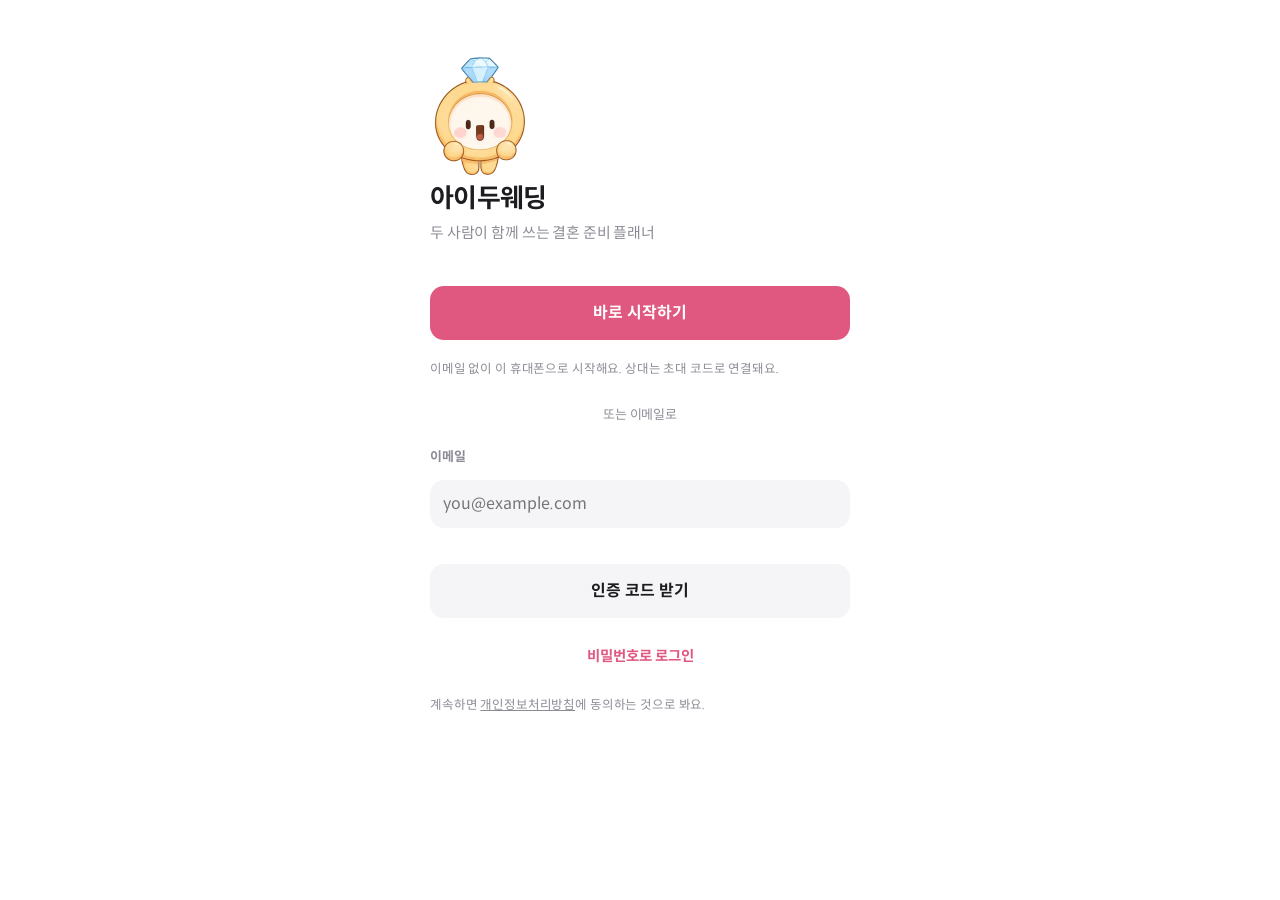
==== commit 945300c9: "메인 컬러 핑크로 Co-Authored-By: Claude Opus 5.5 <noreply@anthropic.com> Claude-Session: https://claude.ai/" ====
--- a/index.html
+++ b/index.html
@@ -14,8 +14,8 @@
 <meta name="apple-mobile-web-app-title" content="아이두웨딩">
 <meta name="apple-mobile-web-app-status-bar-style" content="default">
 <meta name="mobile-web-app-capable" content="yes">
-  <script type="module" crossorigin src="./assets/index-share-DcnFf6x5.js"></script>
-  <link rel="stylesheet" crossorigin href="./assets/index-share-Cfnc1cmq.css">
+  <script type="module" crossorigin src="./assets/index-share-B_e3Dg3M.js"></script>
+  <link rel="stylesheet" crossorigin href="./assets/index-share-DVZJ83Ov.css">
 </head>
 <body>
 <div id="gate" class="gate"><div class="g-card"><p class="g-sub">불러오는 중…</p></div></div>
--- a/assets/index-share-DVZJ83Ov.css
+++ b/assets/index-share-DVZJ83Ov.css
@@ -0,0 +1 @@
+:root{--bg:#fbf6f7;--surface:#fff;--line:#f1e6ea;--fg:#2e2430;--muted:#8d8090;--accent:#e0577f;--accent-soft:#fcebf0;--on-accent:#fff;--gold:#b8893f;--gold-soft:#f8eedc;--lilac:#8e74c4;--lilac-soft:#efeafa;--sky:#5b93c9;--sky-soft:#e6f0fb;--sage:#4e9470;--sage-soft:#e3f3ea;--warn:#d9604f;--warn-soft:#fde9e5;--track:#f4eaee;--shadow:0 2px 6px #c95c7e0d,0 10px 28px #8c466412;--grad:linear-gradient(135deg,#ec8fa9 0%,#c95c7e 55%,#a47bcb 100%);--c1:#e07c9a;--c2:#d2a35c;--c3:#a58bd6;--c4:#6fa6dc;--c5:#6fb08a;--c6:#ee9c7a;--c7:#c08bb0;--c8:#9aa3b5;--display:"Outfit","Noto Sans KR",system-ui,sans-serif;--body:"Noto Sans KR","Apple SD Gothic Neo","Malgun Gothic",system-ui,sans-serif;--navh:60px;--navpad:max(env(safe-area-inset-bottom,0px),22px)}@media (prefers-color-scheme:dark){:root:not([data-theme=light]){--bg:#18131a;--surface:#231c25;--line:#362c38;--fg:#f6eef3;--muted:#ae9fad;--accent:#ee8eab;--accent-soft:#45283a;--on-accent:#2a1020;--gold:#e2bc7a;--gold-soft:#3c3020;--lilac:#bca5ee;--lilac-soft:#33294a;--sky:#8fbdeb;--sky-soft:#1f3043;--sage:#8acba6;--sage-soft:#1f3529;--warn:#f2907f;--warn-soft:#45251f;--track:#33293a;--shadow:none;--lightningcss-light: ;--lightningcss-dark:initial;color-scheme:dark}}:root[data-theme=dark]{--bg:#18131a;--surface:#231c25;--line:#362c38;--fg:#f6eef3;--muted:#ae9fad;--accent:#ee8eab;--accent-soft:#45283a;--on-accent:#2a1020;--gold:#e2bc7a;--gold-soft:#3c3020;--lilac:#bca5ee;--lilac-soft:#33294a;--sky:#8fbdeb;--sky-soft:#1f3043;--sage:#8acba6;--sage-soft:#1f3529;--warn:#f2907f;--warn-soft:#45251f;--track:#33293a;--shadow:none;--lightningcss-light: ;--lightningcss-dark:initial;color-scheme:dark}*{box-sizing:border-box;-webkit-tap-highlight-color:transparent}body{background:var(--bg);color:var(--fg);font-family:var(--body);font-size:15px;line-height:1.5}.num{font-variant-numeric:tabular-nums}.wrap{max-width:560px;padding-left:max(16px,env(safe-area-inset-left,0px));padding-right:max(16px,env(safe-area-inset-right,0px));padding-block:12px calc(var(--navh) + var(--navpad) + 96px);margin:0 auto}section{flex-direction:column;gap:20px;display:flex}h1{font-family:var(--display);margin:0;font-size:24px;font-weight:700}h2{font-family:var(--display);text-wrap:balance;margin:0;font-size:18px;font-weight:700}.head{justify-content:space-between;align-items:baseline;gap:8px;padding-top:6px;display:flex}.head .sub{font-size:13px}.label{letter-spacing:.04em;color:var(--muted);font-size:12px}.sub{color:var(--muted);font-size:13px}.card{background:var(--surface);border:1px solid var(--line);box-shadow:var(--shadow);border-radius:16px;flex-direction:column;gap:12px;min-width:0;padding:16px;display:flex}.block{flex-direction:column;gap:8px;display:flex}.block>.row-head{justify-content:space-between;align-items:baseline;display:flex}.link{color:var(--accent);font:inherit;cursor:pointer;background:0 0;border:0;padding:4px 0;font-size:13px;font-weight:500}.hero{background:var(--accent);color:var(--on-accent);border:0;border-radius:20px;grid-template-columns:1fr auto;align-items:center;gap:12px;padding:20px;display:grid}.hero .names{font-family:var(--display);letter-spacing:.25em;opacity:.85;font-size:13px}.hero .dday{font-family:var(--display);margin-top:4px;font-size:44px;font-weight:700;line-height:1.05}.hero .when{opacity:.9;margin-top:4px;font-size:13px}.ring{width:84px;height:84px;position:relative}.ring svg{width:100%;height:100%;transform:rotate(-90deg)}.ring .pct{flex-direction:column;justify-content:center;align-items:center;font-size:18px;font-weight:600;line-height:1.1;display:flex;position:absolute;top:0;bottom:0;left:0;right:0}.ring .pct small{opacity:.85;font-size:10px;font-weight:400}.stats{grid-template-columns:repeat(3,1fr);gap:8px;display:grid}.stat{background:var(--surface);border:1px solid var(--line);cursor:pointer;border-radius:14px;flex-direction:column;gap:2px;min-width:0;padding:12px;display:flex}.stat b{white-space:nowrap;text-overflow:ellipsis;font-size:17px;font-weight:600;overflow:hidden}.bar{background:var(--track);border-radius:4px;height:8px;display:flex;overflow:hidden}.bar i{height:100%;display:block}.bar .paid{background:var(--accent)}.legend{color:var(--muted);flex-wrap:wrap;gap:12px;font-size:12px;display:flex}.legend i{border-radius:2px;width:9px;height:9px;margin-right:4px;display:inline-block}ul.list{flex-direction:column;margin:0;padding:0;list-style:none;display:flex}ul.list li{border-bottom:1px solid var(--line);align-items:center;gap:12px;padding:12px 0;display:flex}ul.list li:last-child{border-bottom:0}ul.list li.tap{cursor:pointer}.grow{flex:1;min-width:0}.t{white-space:nowrap;text-overflow:ellipsis;font-weight:500;overflow:hidden}.t.done{color:var(--muted);text-decoration:line-through;-webkit-text-decoration-color:color-mix(in srgb,var(--muted) 60%,transparent);text-decoration-color:color-mix(in srgb,var(--muted) 60%,transparent)}.meta{color:var(--muted);flex-wrap:wrap;align-items:center;gap:6px;margin-top:2px;font-size:12.5px;display:flex}.amt{text-align:right;white-space:nowrap;font-size:14px}.amt small{color:var(--muted);font-size:12px;display:block}.pill{white-space:nowrap;background:var(--track);color:var(--muted);border-radius:999px;padding:2px 8px;font-size:11px;font-weight:500}.pill.ok{background:var(--sage-soft);color:var(--sage)}.pill.late{background:var(--warn-soft);color:var(--warn)}.date{text-align:center;flex:none;width:44px;line-height:1.15}.date b{font-family:var(--display);font-size:18px;display:block}.date span{color:var(--muted);font-size:11px}.chk{border:2px solid var(--line);cursor:pointer;color:#0000;background:0 0;border-radius:50%;flex:none;place-items:center;width:26px;height:26px;padding:0;display:grid}.chk.on{background:var(--sage);border-color:var(--sage);color:var(--surface)}.empty{color:var(--muted);text-align:center;padding:16px 0;font-size:14px}.chips{scrollbar-width:none;gap:6px;margin-inline-start:-2px;margin-inline-end:-2px;padding:2px;display:flex;overflow-x:auto}.chips::-webkit-scrollbar{display:none}.chips button{border:1px solid var(--line);background:var(--surface);color:var(--fg);font:inherit;cursor:pointer;border-radius:999px;flex:none;padding:6px 12px;font-size:13px}.chips button[aria-pressed=true]{background:var(--fg);color:var(--bg);border-color:var(--fg)}.seg{background:var(--track);border-radius:10px;gap:2px;padding:3px;display:flex}.seg button{font:inherit;color:var(--muted);cursor:pointer;background:0 0;border:0;border-radius:8px;flex:1;padding:7px 4px;font-size:13px}.seg button[aria-pressed=true]{background:var(--surface);color:var(--fg);box-shadow:var(--shadow);font-weight:600}.search{position:relative}.search input{padding-left:36px}.search svg{width:16px;height:16px;color:var(--muted);position:absolute;top:50%;left:12px;transform:translateY(-50%)}.period{flex-direction:column;gap:2px;display:flex}.period h3{justify-content:space-between;align-items:center;gap:8px;margin:0;padding-bottom:4px;font-size:13px;font-weight:600;display:flex}.period h3 .rng{color:var(--muted);font-size:12px;font-weight:400}.period.now h3{color:var(--accent)}.prog{background:var(--track);border-radius:2px;height:4px;overflow:hidden}.prog i{background:var(--sage);height:100%;display:block}.cat{cursor:pointer;border-bottom:1px solid var(--line);flex-direction:column;gap:6px;padding:10px 0;display:flex}.cat:last-child{border-bottom:0}.cat .row{justify-content:space-between;align-items:baseline;gap:8px;display:flex}.over{font-weight:600;color:var(--warn)!important}.split{flex-direction:column;gap:8px;display:flex}.split .row{justify-content:space-between;font-size:14px;display:flex}.money-top{flex-direction:column;gap:6px;padding:6px 2px 4px;display:flex}.money-top .big{letter-spacing:-.02em;font-size:30px;font-weight:600;line-height:1.2}.money-top .big small{margin-left:2px;font-size:18px;font-weight:500}.money-top .bar{border-radius:5px;height:10px;margin-top:6px}.kv{grid-template-columns:repeat(3,1fr);gap:8px;margin-top:8px;display:grid}.kv div{background:var(--surface);border:1px solid var(--line);border-radius:12px;flex-direction:column;min-width:0;padding:10px 12px;display:flex}.kv b{white-space:nowrap;text-overflow:ellipsis;font-size:15px;font-weight:600;overflow:hidden}.donut-wrap{justify-content:center;padding:4px 0;display:flex}.donut{width:180px;max-width:100%;height:180px;position:relative}.donut svg{width:100%;height:100%;transform:rotate(-90deg)}.donut .c{flex-direction:column;justify-content:center;align-items:center;line-height:1.25;display:flex;position:absolute;top:0;bottom:0;left:0;right:0}.donut .c b{font-size:20px;font-weight:600}.ico{color:#fff;border-radius:12px;flex:none;place-items:center;width:36px;height:36px;font-size:13px;font-weight:600;display:grid}.mini{background:var(--track);border-radius:2px;height:4px;margin-top:6px;overflow:hidden}.mini i{height:100%;display:block}.mon{border-bottom:1px solid var(--line);justify-content:space-between;align-items:baseline;padding:12px 0 2px;font-size:13px;font-weight:600;display:flex}.mon:first-child{padding-top:0}.mon span:last-child{color:var(--muted);font-weight:500}.dayh{color:var(--muted);padding:10px 0 0;font-size:12px}.minus{color:var(--fg);font-weight:600}.vcard{background:var(--surface);border:1px solid var(--line);box-shadow:var(--shadow);cursor:pointer;border-radius:16px;flex-direction:column;gap:10px;padding:14px;display:flex}.vcard .top{align-items:center;gap:12px;display:flex}.vcard .nums{grid-template-columns:repeat(3,1fr);gap:6px;font-size:13px;display:grid}.vcard .nums div{flex-direction:column;min-width:0;display:flex}.vcard .nums b{white-space:nowrap;text-overflow:ellipsis;font-size:14px;font-weight:600;overflow:hidden}.vcard .foot{color:var(--muted);flex-wrap:wrap;justify-content:space-between;gap:8px;font-size:12.5px;display:flex}.vcard .tel{-webkit-user-select:all;user-select:all;color:var(--fg)}.vcard .items{color:var(--muted);font-size:12.5px}.cal-head{justify-content:space-between;align-items:center;display:flex}.cal-head button{background:var(--surface);border:1px solid var(--line);width:36px;height:36px;color:var(--fg);cursor:pointer;border-radius:10px;font-size:18px}.cal{text-align:center;grid-template-columns:repeat(7,1fr);gap:2px;display:grid}.cal .dow{color:var(--muted);padding:4px 0;font-size:11px}.cal .dow:first-child{color:var(--warn)}.cal button{aspect-ratio:1/1.05;max-width:100%;font:inherit;color:var(--fg);cursor:pointer;background:0 0;border:0;border-radius:10px;flex-direction:column;justify-content:center;align-items:center;gap:3px;padding:0;font-size:14px;display:flex}.cal button.out{color:color-mix(in srgb,var(--muted) 50%,transparent)}.cal button.wed{color:var(--accent);font-weight:700}.cal button.sel.wed{color:var(--on-accent)}.dots{gap:2px;height:5px;display:flex}.dots i{border-radius:50%;width:5px;height:5px}.cal button.sel .dots i{background:var(--on-accent)}.gsum{grid-template-columns:1fr 1fr;gap:8px;display:grid}.gsum .stat{cursor:default}.gsum b{font-family:var(--display);font-size:22px}.rsvp{cursor:pointer;font:inherit;border:0}nav.tabbar{z-index:10;background:color-mix(in srgb,var(--surface) 92%,transparent);-webkit-backdrop-filter:blur(12px);border-top:1px solid var(--line);padding-top:4px;padding-bottom:var(--navpad);padding-left:env(safe-area-inset-left,0px);padding-right:env(safe-area-inset-right,0px);position:fixed;bottom:0;left:0;right:0}nav.tabbar .in{max-width:560px;height:var(--navh);grid-template-columns:repeat(5,1fr);margin:0 auto;display:grid}nav.tabbar button{font:inherit;color:var(--muted);cursor:pointer;background:0 0;border:0;flex-direction:column;justify-content:center;align-items:center;gap:2px;font-size:10.5px;display:flex}nav.tabbar button svg{width:24px;height:24px}nav.tabbar button[aria-selected=true]{color:var(--accent);font-weight:600}button:focus-visible{outline:2px solid var(--accent);outline-offset:2px}input:focus-visible{outline:2px solid var(--accent);outline-offset:2px}select:focus-visible{outline:2px solid var(--accent);outline-offset:2px}textarea:focus-visible{outline:2px solid var(--accent);outline-offset:2px}.stat:focus-visible{outline:2px solid var(--accent);outline-offset:2px}.cat:focus-visible{outline:2px solid var(--accent);outline-offset:2px}.fab{right:max(18px,calc(env(safe-area-inset-right,0px) + 18px));bottom:calc(var(--navh) + var(--navpad) + 18px);background:var(--accent);width:52px;height:52px;color:var(--on-accent);cursor:pointer;z-index:9;border:0;border-radius:17px;place-items:center;display:grid;position:fixed;box-shadow:0 6px 18px #3c142340}.fab svg{width:24px;height:24px}.scrim{z-index:20;background:#140c1073;justify-content:center;align-items:flex-end;display:flex;position:fixed;top:0;bottom:0;left:0;right:0}.sheet{background:var(--surface);width:100%;max-width:560px;max-height:90vh;padding:10px max(16px,env(safe-area-inset-right,0px)) calc(env(safe-area-inset-bottom,0px) + 16px) max(16px,env(safe-area-inset-left,0px));border-radius:20px 20px 0 0;flex-direction:column;gap:14px;display:flex;overflow:hidden auto}.grab{background:var(--line);border-radius:2px;width:36px;height:4px;margin:0 auto 4px}.sheet form{flex-direction:column;gap:12px;display:flex}.field{flex-direction:column;gap:4px;min-width:0;display:flex}.field label{color:var(--muted);font-size:12px}.pair{grid-template-columns:minmax(0,1fr) minmax(0,1fr);gap:10px;display:grid}input,select,textarea{font:inherit;color:var(--fg);background:var(--bg);border:1px solid var(--line);border-radius:12px;width:100%;min-width:0;max-width:100%;padding:11px 12px;font-size:16px}input[type=date],input[type=time]{-webkit-appearance:none;appearance:none;text-align:left;min-height:48px;display:block}input::-webkit-date-and-time-value{text-align:left;min-height:1.5em}select{-webkit-appearance:none;appearance:none;background-image:linear-gradient(45deg,transparent 50%,var(--muted) 50%),linear-gradient(135deg,var(--muted) 50%,transparent 50%);background-position:calc(100% - 18px) 52%,calc(100% - 13px) 52%;background-repeat:no-repeat;background-size:5px 5px;padding-right:32px}.check{align-items:center;gap:10px;padding:4px 0;font-size:15px;display:flex}.check input{width:22px;height:22px;accent-color:var(--accent)}.money-hint{color:var(--muted);text-align:right;font-size:12px}.btns{gap:8px;padding-top:4px;display:flex}.btns button{font:inherit;border:1px solid var(--line);background:var(--bg);color:var(--fg);cursor:pointer;border-radius:14px;flex:1;padding:13px;font-weight:600}.btns .primary{background:var(--accent);border-color:var(--accent);color:var(--on-accent)}.btns .danger{color:var(--warn);flex:none;padding-inline-start:16px;padding-inline-end:16px}.note{color:var(--muted);font-size:12px}.tpl li{gap:10px}.tpl .add{border:1px solid var(--line);background:var(--bg);color:var(--accent);font:inherit;cursor:pointer;border-radius:999px;flex:none;padding:5px 12px;font-size:13px;font-weight:600}.tpl .add[disabled]{color:var(--muted);cursor:default}.toast{left:50%;bottom:calc(var(--navh) + var(--navpad) + 84px);background:var(--fg);color:var(--bg);z-index:30;white-space:nowrap;border-radius:999px;padding:8px 14px;font-size:13px;position:fixed;transform:translate(-50%)}@media (prefers-reduced-motion:no-preference){.sheet{animation:.2s ease-out up}@keyframes up{0%{opacity:.5;transform:translateY(30px)}}}body{letter-spacing:-.01em;font-size:14.5px}h1{font-family:var(--body);letter-spacing:-.02em;font-size:22px;font-weight:700}h2{font-family:var(--body);letter-spacing:-.01em;font-size:16px;font-weight:700}.num b,.dday,.big,.donut .c b,.pct{font-family:var(--display)}.card{box-shadow:var(--shadow);border:0;border-radius:22px;padding:18px}.stat,.kv div{box-shadow:var(--shadow);border:0;border-radius:18px}.greet{justify-content:space-between;align-items:center;gap:12px;padding-top:6px;display:flex}.greet h1{margin:2px 0}.greet .amp{color:var(--accent);font-family:var(--display)}.avatars{flex:none;display:flex}.av{border:3px solid var(--bg);border-radius:50%;place-items:center;width:42px;height:42px;font-size:15px;font-weight:700;display:grid}.av.a1{background:var(--accent-soft);color:var(--accent)}.av.a2{background:var(--lilac-soft);color:var(--lilac);margin-left:-12px}.banner{background:var(--grad);color:#fff;border-radius:24px;flex-direction:column;gap:2px;padding:20px 22px;display:flex;position:relative;overflow:hidden;box-shadow:0 12px 30px #c95c7e47}.banner .rings{width:150px;height:auto;position:absolute;top:50%;right:-6px;transform:translateY(-50%)}.banner .b-label{opacity:.9;font-size:13px}.banner .dday{letter-spacing:-.02em;font-size:46px;font-weight:700;line-height:1.05}.banner .when{opacity:.92;font-size:13px;position:relative}.prog-card{cursor:pointer;flex-direction:row;align-items:center;gap:16px}.prog-card .ring{flex:none;width:72px;height:72px}.prog-card .pct{color:var(--fg);font-size:17px;font-weight:700}.prog-card .t{margin:2px 0;font-size:15px;font-weight:700}.chev{color:var(--muted);flex:none;font-size:24px}.tiles{grid-template-columns:1fr 1fr;gap:12px;display:grid}.tile{background:var(--surface);box-shadow:var(--shadow);cursor:pointer;min-width:0;font:inherit;color:inherit;text-align:left;border:0;border-radius:18px;align-items:center;gap:12px;padding:14px;display:flex}.tile .qi{border-radius:50%;width:40px;height:40px}.tile b{white-space:nowrap;text-overflow:ellipsis;font-size:18px;font-weight:600;line-height:1.2;display:block;overflow:hidden}.tile span.l{color:var(--muted);font-size:12px}.qi{border-radius:16px;flex:none;place-items:center;display:grid}.qi svg{width:22px;height:22px}.quick{grid-template-columns:repeat(4,1fr);gap:10px;display:grid}.quick button{font:inherit;color:var(--fg);cursor:pointer;background:0 0;border:0;flex-direction:column;align-items:center;gap:6px;padding:0;font-size:12px;display:flex}.quick .qi{background:var(--surface);border-radius:18px;width:56px;height:56px}.week{grid-template-columns:repeat(7,1fr);gap:4px;display:grid}.week button{font:inherit;color:var(--fg);cursor:pointer;background:0 0;border:0;border-radius:14px;flex-direction:column;align-items:center;gap:3px;padding:8px 0;display:flex}.week .w{color:var(--muted);font-size:11px}.week b{font-size:16px;font-weight:600}.week button.on{background:var(--grad);color:#fff;box-shadow:0 6px 14px #c95c7e4d}.week button.on .w{color:#fff;opacity:.9}.week button.on .dots i{background:#fff}.chips button{background:var(--surface);box-shadow:var(--shadow);border:0;padding:7px 14px;font-weight:500}.chips button[aria-pressed=true]{background:var(--accent);color:var(--on-accent)}.seg{background:var(--surface);box-shadow:var(--shadow);border-radius:999px;padding:4px}.seg button{border-radius:999px;font-weight:500}.search input{background:var(--surface);box-shadow:var(--shadow);border:0;border-radius:14px}.pill{padding:3px 9px;font-weight:600}.pill.acc{background:var(--accent-soft);color:var(--accent)}.chk{border-color:color-mix(in srgb,var(--accent) 45%,var(--line))}.chk.on{background:var(--accent);border-color:var(--accent)}.bar .due{background:color-mix(in srgb,var(--accent) 30%,transparent)}.ico{color:#fff;border-radius:14px}.vcard{border:0;border-radius:20px}.money-top{background:var(--surface);box-shadow:var(--shadow);border-radius:22px;padding:18px}.money-top .big{font-size:32px}.kv div{background:var(--bg);box-shadow:none}.cal button.sel{background:var(--grad);color:#fff}.cal button.today{box-shadow:inset 0 0 0 1.5px var(--accent)}.d-ev{background:var(--accent)}.d-task{background:var(--lilac)}.d-pay{background:var(--gold)}.link{color:var(--accent);font-weight:600}.btns .primary{background:var(--grad);border:0}.sheet{border-radius:26px 26px 0 0}input,select,textarea{border-radius:14px}nav.tabbar button.plus .pbox{background:var(--grad);color:#fff;border-radius:9px;place-items:center;width:30px;height:24px;display:grid}nav.tabbar button.plus .pbox svg{width:16px;height:16px}.vgroup{gap:4px;padding:14px 16px}.vhead{align-items:center;gap:8px;font-size:14px;font-weight:700;display:flex}.ico.sm{border-radius:8px;width:24px;height:24px;font-size:11px}.vrow{gap:10px}.vk{color:var(--muted);font-size:14px;font-weight:500}.vn{text-align:right;align-items:center;gap:4px;min-width:0;max-width:60%;font-size:15.5px;font-weight:700;display:flex}.vn.none{color:var(--accent);font-size:13.5px;font-weight:500}.vn .chev{font-size:18px;font-weight:400}.vk.strong{color:var(--fg)}.cands{background:var(--accent-soft);border-radius:18px;flex-direction:column;gap:2px;padding:12px 14px;display:flex}.cands-h{flex-direction:column;gap:0;margin-bottom:4px;display:flex}.cand{border-top:1px solid color-mix(in srgb,var(--accent) 15%,transparent);align-items:center;gap:10px;padding:10px 0;display:flex}.cand.on .t{color:var(--accent)}.cbtns{flex-direction:column;flex:none;gap:6px;display:flex}.cbtns .mini-btn{background:var(--surface);color:var(--fg)}.clink{color:var(--accent);font-size:12.5px;font-weight:500;text-decoration:none}.copybox{min-height:70px;margin-top:6px;font-size:14px}.tboard{flex-direction:column;gap:12px;display:flex}.tcard{gap:10px;padding:14px;transition:box-shadow .15s,transform .15s}.tcard.un{background:color-mix(in srgb,var(--surface) 70%,var(--bg))}.tcard.over{box-shadow:0 0 0 2px var(--accent),var(--shadow);transform:scale(1.01)}.th{cursor:pointer;align-items:center;gap:8px;display:flex}.th b{font-size:15px}.gchips{flex-wrap:wrap;align-items:center;gap:6px;min-height:34px;display:flex}.gchip{background:var(--bg);-webkit-user-select:none;user-select:none;-webkit-touch-callout:none;cursor:grab;border:1px solid var(--line);border-radius:999px;align-items:center;gap:4px;padding:7px 12px;font-size:13.5px;font-weight:500;display:inline-flex;position:relative}.gchip small{color:var(--muted);font-size:11px}.gchip.inv{border-color:color-mix(in srgb,var(--sage) 50%,transparent);background:var(--sage-soft)}.gchip .multi{background:var(--lilac);color:#fff;border-radius:999px;place-items:center;min-width:16px;height:16px;padding:0 4px;font-size:10px;font-style:normal;font-weight:700;display:grid}.gchip.dragging{opacity:.3}.gchip.ghost{z-index:60;pointer-events:none;background:var(--surface);border-color:var(--accent);position:fixed;transform:translate(-50%,-130%)scale(1.08);box-shadow:0 10px 24px #8c46644d}.tpick{flex-direction:column;gap:2px;max-height:240px;display:flex;overflow:auto}.cchips{flex-wrap:wrap;gap:6px;margin-top:7px;display:flex}.cchips button{border:1px dashed color-mix(in srgb,var(--accent) 45%,transparent);background:var(--accent-soft);color:var(--accent);font:inherit;cursor:pointer;border-radius:999px;padding:4px 10px;font-size:12px;font-weight:600}.pick-main{background:var(--grad)!important;color:#fff!important}.mini-btn{background:var(--track);color:var(--muted);font:inherit;cursor:pointer;border:0;border-radius:999px;flex:none;padding:5px 10px;font-size:12px;font-weight:500}.vrow.skipped{opacity:.55}.vrow.skipped .vk{text-decoration:line-through}.qa-list{grid-template-columns:repeat(3,1fr);gap:12px;display:grid}.qa-list button{background:var(--bg);font:inherit;color:var(--fg);cursor:pointer;border:0;border-radius:18px;flex-direction:column;align-items:center;gap:8px;padding:14px 6px;font-size:13px;display:flex}.qa-list .qi{border-radius:14px;width:44px;height:44px}.smart{grid-template-columns:repeat(4,1fr);gap:8px;display:grid}.stile{background:var(--surface);box-shadow:var(--shadow);font:inherit;color:var(--fg);cursor:pointer;border:0;border-radius:16px;flex-direction:column;align-items:center;gap:1px;padding:11px 6px 9px;display:flex}.stile b{font-family:var(--display);color:var(--c);font-size:22px;font-weight:700;line-height:1.1}.stile span{color:var(--muted);white-space:nowrap;font-size:11.5px}.stile.on{background:var(--s);box-shadow:0 0 0 2px var(--c)}.qadd{background:var(--surface);box-shadow:var(--shadow);border-radius:16px;align-items:center;gap:8px;padding:5px 5px 5px 14px;display:flex}.qadd input{box-shadow:none;background:0 0;border:0;border-radius:0;flex:1;min-width:0;padding:9px 0}.qadd input:focus-visible{outline:none}.qadd:focus-within{box-shadow:0 0 0 2px var(--accent),var(--shadow)}.qplus{color:var(--accent);font-size:22px;font-weight:500;line-height:1}.qadd button{background:var(--grad);color:#fff;font:inherit;cursor:pointer;border:0;border-radius:12px;padding:9px 15px;font-size:14px;font-weight:600}.trow .grip{width:16px;color:color-mix(in srgb,var(--muted) 45%,transparent);flex:none;place-items:center;margin-right:-4px;display:grid}.trow .grip svg,.env .grip svg{width:16px;height:16px}.env .grip{color:color-mix(in srgb,var(--muted) 45%,transparent);flex:none;width:16px;display:grid}.due{background:var(--track);color:var(--muted);white-space:nowrap;border-radius:999px;flex:none;padding:3px 8px;font-size:11.5px;font-weight:600}.due.late{background:var(--warn-soft);color:var(--warn)}.due.soon{background:var(--gold-soft);color:var(--gold)}.trow.is-done .due{opacity:.6}.meta span+span:before{content:"·";color:color-mix(in srgb,var(--muted) 60%,transparent);margin-right:6px}.meta .pill:before{content:none!important}@media (prefers-reduced-motion:no-preference){.chk.on svg{animation:.25s ease-out pop}@keyframes pop{0%{transform:scale(.3)}70%{transform:scale(1.2)}to{transform:scale(1)}}}.done-toggle{color:var(--muted);font:inherit;cursor:pointer;text-align:left;background:0 0;border:0;padding:10px 0 2px;font-size:13px;font-weight:500}[data-dnd]{-webkit-user-select:none;user-select:none;-webkit-touch-callout:none}.dragging{opacity:.3}.ghost{z-index:70;pointer-events:none;background:var(--surface);color:var(--fg);border:1.5px solid var(--accent);white-space:nowrap;text-overflow:ellipsis;border-radius:999px;max-width:72vw;padding:8px 15px;font-size:13.5px;font-weight:600;position:fixed;overflow:hidden;transform:translate(-50%,-150%)rotate(-2deg);box-shadow:0 12px 28px #8c466452}.drop-over{box-shadow:0 0 0 2px var(--accent),var(--shadow)!important;background:color-mix(in srgb,var(--accent-soft) 55%,var(--surface))!important}.cal button.drop-over{background:var(--accent-soft)!important;box-shadow:inset 0 0 0 2px var(--accent)!important}body.is-dragging,body.is-dragging *{cursor:grabbing!important}.tcnt{background:var(--accent-soft);min-width:18px;height:16px;color:var(--accent);border-radius:999px;place-items:center;padding:0 4px;font-size:10.5px;font-weight:700;line-height:1;display:grid}.tcnt.late{background:var(--warn-soft);color:var(--warn)}.tcnt.ok{background:var(--sage-soft);color:var(--sage)}.tcnt.empty,.tcnt.wedb{background:0 0}.cal button.sel .tcnt{color:#fff;background:#ffffff47}.env{gap:10px;padding:14px 16px}.env-h{cursor:pointer;align-items:center;gap:12px;display:flex}.env-r{text-align:right;font-family:var(--display);color:var(--sage);white-space:nowrap;font-size:17px;font-weight:700;line-height:1.15}.env-r small{font-family:var(--body);color:var(--muted);font-size:11px;font-weight:400;display:block}.env-r.neg{color:var(--warn)}.env-actions{justify-content:flex-end;gap:8px;padding-top:4px;display:flex}.mt-row{justify-content:space-between;align-items:flex-end;gap:12px;display:flex}.mt-left{text-align:right}.mt-left b{color:var(--sage);font-size:22px;font-weight:700;font-family:var(--display);display:block}.mt-left.neg b{color:var(--warn)}.bar.tall{border-radius:6px;height:12px;margin:14px 0 12px}.mt-legend{flex-direction:column;gap:7px;font-size:13.5px;display:flex}.mt-legend div{align-items:center;gap:8px;display:flex}.mt-legend i{border-radius:3px;flex:none;width:10px;height:10px}.mt-legend span{color:var(--muted);flex:1}.mt-legend b{font-weight:600}:root{--lightningcss-light:initial;--lightningcss-dark: ;color-scheme:light;padding-top:env(safe-area-inset-top,0px);padding-bottom:env(safe-area-inset-bottom,0px)}@media (prefers-color-scheme:dark){:root{--lightningcss-light: ;--lightningcss-dark:initial;color-scheme:dark}}html,body{-webkit-text-size-adjust:100%;overscroll-behavior-y:none;margin:0}body{font-family:var(--body);font-size:14px}img{max-width:100%}[hidden]{display:none!important}button{-webkit-tap-highlight-color:transparent}.gate{z-index:100;background:var(--bg);padding:calc(env(safe-area-inset-top,0px) + 56px) max(20px,env(safe-area-inset-right,0px)) calc(env(safe-area-inset-bottom,0px) + 32px) max(20px,env(safe-area-inset-left,0px));justify-content:center;align-items:flex-start;display:flex;position:fixed;top:0;bottom:0;left:0;right:0;overflow-y:auto}.g-card{flex-direction:column;gap:14px;width:100%;max-width:420px;display:flex}.g-logo{width:96px;color:var(--accent);margin-bottom:4px}.g-card h1{margin:0;font-size:26px}.g-sub{color:var(--muted);margin:0;font-size:15px;line-height:1.5}.g-note{background:var(--accent-soft);color:var(--accent);border-radius:12px;margin:0;padding:10px 12px;font-size:14px}.g-err{color:var(--warn);margin:0;font-size:14px}.g-form{flex-direction:column;gap:8px;margin-top:6px;display:flex}.g-form label,.g-pair label{color:var(--muted);font-size:12.5px}.g-pair{grid-template-columns:minmax(0,1fr) minmax(0,1fr);gap:10px;display:grid}.g-pair>div{flex-direction:column;gap:6px;min-width:0;display:flex}.g-btn{background:var(--grad);color:#fff;font:inherit;cursor:pointer;border:0;border-radius:16px;margin-top:8px;padding:15px;font-size:16px;font-weight:700}.g-btn:disabled{opacity:.6}.g-link{color:var(--accent);font:inherit;cursor:pointer;background:0 0;border:0;align-self:center;padding:8px 0;font-weight:600}.g-fine{color:var(--muted);margin:0;font-size:12.5px;line-height:1.5}.g-fine a{color:inherit}.g-otp{letter-spacing:.35em;text-align:center;font-family:var(--display);padding:14px!important;font-size:28px!important}.g-seg{background:var(--surface);box-shadow:var(--shadow);border-radius:999px;gap:2px;padding:4px;display:flex}.g-seg button{font:inherit;color:var(--muted);cursor:pointer;background:0 0;border:0;border-radius:999px;flex:1;padding:9px 6px;font-size:14px;font-weight:500}.g-seg button[aria-pressed=true]{background:var(--accent);color:var(--on-accent)}button.avatars{cursor:pointer;background:0 0;border:0;padding:0}.set-group{border-top:1px solid var(--line);flex-direction:column;gap:8px;padding:12px 0;display:flex}.set-row{font:inherit;color:var(--fg);cursor:pointer;text-align:left;background:0 0;border:0;justify-content:space-between;align-items:center;padding:10px 0;font-size:15px;display:flex}.set-row.danger{color:var(--warn)}.set-row .chev{color:var(--muted)}.invite{align-items:center;gap:8px;display:flex}.invite b{font-family:var(--display);letter-spacing:.18em;color:var(--accent);flex:1;font-size:26px}.cadd{border-top:1px solid color-mix(in srgb,var(--accent) 15%,transparent);flex-direction:column;gap:6px;padding-top:10px;display:flex}.cadd input{background:var(--surface);padding:9px 11px;font-size:15px}.cadd .mini-btn{align-self:flex-start}.g-q{flex-direction:column;gap:8px;margin-top:10px;display:flex}.g-q>label{color:var(--fg);font-size:14px;font-weight:700}.g-chips{flex-wrap:wrap;gap:6px;display:flex}.g-chip{border:1.5px solid var(--line);background:var(--surface);color:var(--fg);font:inherit;cursor:pointer;text-align:left;border-radius:14px;flex-direction:column;align-items:flex-start;gap:1px;padding:9px 13px;font-size:14px;font-weight:600;display:flex}.g-chip small{color:var(--muted);font-size:11.5px;font-weight:400}.g-est{background:var(--surface);box-shadow:var(--shadow);border-radius:16px;flex-direction:column;gap:7px;padding:12px 14px;display:flex}.g-est:empty{display:none}.g-est-h{justify-content:space-between;gap:8px;font-weight:700;display:flex}.g-est-h b{color:var(--accent);font-family:var(--display)}.g-est-row{justify-content:space-between;gap:10px;font-size:13.5px;display:flex}.g-est-row span{flex-direction:column;min-width:0;display:flex}.g-est-row small{color:var(--muted);font-size:11.5px}.g-est-row b{white-space:nowrap;font-weight:600}.gate select{font:inherit;font-size:16px}.plan-card{gap:10px}.pc-btns{grid-template-columns:1fr 1fr;gap:8px;display:grid}.pc-b{background:var(--bg);text-align:left;font:inherit;color:var(--fg);cursor:pointer;border:0;border-radius:16px;flex-direction:column;gap:2px;min-width:0;padding:12px;display:flex}.pc-b b{font-size:14.5px}.pc-b span{color:var(--muted);white-space:nowrap;text-overflow:ellipsis;font-size:12px;overflow:hidden}.est-btn{background:var(--gold-soft);color:var(--fg);font:inherit;cursor:pointer;text-align:left;border:0;border-radius:16px;flex-direction:column;align-items:flex-start;gap:1px;padding:12px 14px;display:flex}.est-btn span{color:var(--muted);font-size:12px}.est-btn b{color:var(--gold);font-size:14.5px}.tp-all{margin-top:0}.tp-ph{flex-direction:column;gap:2px;display:flex}.tp-ph .label{color:var(--accent);padding-top:6px;font-weight:700}.ven-form{gap:8px;display:flex}.ven-form input{flex:1;min-width:0}.ven-ext{flex-wrap:wrap;gap:8px;display:flex}.ven-ext a{text-decoration:none}.ven-list .meta a{margin-left:0}.find-btn{background:var(--surface);color:var(--accent);align-self:flex-start;margin-bottom:4px;font-weight:600}.sheet .g-chips .g-chip{font-size:13.5px}.home2{flex-direction:column;gap:14px;display:flex}.tx-head{justify-content:space-between;align-items:center;padding:6px 2px 2px;display:flex}.tx-head b{letter-spacing:-.02em;font-size:21px;font-weight:700}.tx-head .amp{color:var(--accent)}.tx-links{color:var(--line);align-items:center;gap:10px;display:flex}.tx-links button{font:inherit;color:var(--muted);cursor:pointer;background:0 0;border:0;padding:4px 0;font-size:15px}.dd-grid{grid-template-columns:1fr 1fr;gap:12px;display:grid}.dd{aspect-ratio:1;cursor:pointer;max-width:100%;font:inherit;color:#fff;text-align:left;background:var(--grad) center/cover no-repeat;box-shadow:var(--shadow);border:0;border-radius:24px;padding:0;position:relative;overflow:hidden}.dd.has-ph{background-color:var(--track)}.dd-ov{background:linear-gradient(#00000047 0%,#0000 38% 55%,#0000006b 100%);position:absolute;top:0;bottom:0;left:0;right:0}.dd:not(.has-ph) .dd-ov{background:0 0}.dd-top{text-shadow:0 1px 4px #00000040;flex-direction:column;gap:1px;display:flex;position:absolute;top:14px;left:16px;right:12px}.dd-top b{font-size:17px;font-weight:700}.dd-top small{opacity:.9;font-size:12px}.dd-big{font-family:var(--display);letter-spacing:-.02em;text-shadow:0 2px 8px #0000004d;font-size:clamp(28px,9vw,40px);font-weight:700;position:absolute;bottom:10px;right:14px}.dd-cam{opacity:.85;align-items:center;gap:4px;font-size:12px;display:flex;position:absolute;bottom:16px;left:16px}.dd-cam svg{width:15px;height:15px}.dd-add{background:var(--surface);color:var(--muted);border:1.5px dashed var(--line);box-shadow:none;flex-direction:column;justify-content:center;align-items:center;gap:4px;font-size:14px;font-weight:600;display:flex}.dd-add span{color:var(--accent);font-size:30px;font-weight:400;line-height:1}.dd-pick{aspect-ratio:4/3;background:var(--grad) center/cover no-repeat;cursor:pointer;border-radius:20px;justify-content:center;align-items:flex-end;max-width:100%;padding:12px;display:flex}.dd-pick span{color:#fff;background:#00000073;border-radius:999px;padding:7px 14px;font-size:13.5px;font-weight:600}.tx-card{background:var(--surface);box-shadow:var(--shadow);border-radius:24px;flex-direction:column;padding:8px 6px;display:flex}.tx-sec{color:var(--muted);padding:12px 14px 4px;font-size:14px;font-weight:600}.tx-row{font:inherit;color:var(--fg);cursor:pointer;text-align:left;background:0 0;border:0;border-radius:16px;align-items:center;gap:14px;width:100%;padding:11px 12px;display:flex}.tx-ic{border-radius:14px;flex:none;place-items:center;width:42px;height:42px;display:grid}.tx-main{flex-direction:column;flex:1;gap:1px;min-width:0;display:flex}.tx-main b{letter-spacing:-.01em;white-space:nowrap;text-overflow:ellipsis;font-size:17px;font-weight:700;overflow:hidden}.tx-main small{color:var(--muted);white-space:nowrap;text-overflow:ellipsis;font-size:13px;overflow:hidden}.tx-r{color:var(--muted);flex:none;font-size:14px}.tx-r.sm{text-align:right;white-space:nowrap;text-overflow:ellipsis;max-width:52%;font-size:13px;overflow:hidden}.tx-btn{background:var(--bg);color:var(--fg);border-radius:12px;flex:none;padding:9px 14px;font-size:14px;font-weight:600}.tx-tabs{border-top:1px solid var(--line);margin:6px 6px 0;padding-top:4px;display:flex}.tx-tabs button{font:inherit;color:var(--fg);cursor:pointer;background:0 0;border:0;flex:1;padding:11px 4px;font-size:14.5px}.tx-tabs button+button{border-left:1px solid var(--line)}.tx-ring{background:conic-gradient(var(--accent) calc(var(--p)*1%),var(--track) 0);border-radius:50%;flex:none;place-items:center;width:42px;height:42px;display:grid}.tx-ring span{background:var(--surface);width:32px;height:32px;color:var(--accent);border-radius:50%;place-items:center;font-size:10.5px;font-weight:700;display:grid}.tx-list{padding:0 10px}#tab-all{gap:14px}.dd-add{aspect-ratio:auto;cursor:pointer;font:inherit;border-radius:18px;flex-direction:row;gap:6px;margin-top:-2px;padding:13px;font-size:14px;font-weight:600}.dd-add span{font-size:20px}.dd-add small{color:var(--muted);font-size:12px;font-weight:400}.dd-cam{background:#ffffff38;border-radius:999px;padding:4px 9px 4px 7px;font-size:11px;top:12px;bottom:auto;left:auto;right:12px}.dd-grid>.dd:only-child{aspect-ratio:2;grid-column:1/-1}.g-or{text-align:center;color:var(--muted);margin:6px 0 -4px;font-size:13px}@font-face{font-family:Spoqa Han Sans Neo;font-weight:400;font-style:normal;font-display:swap;src:url(./SpoqaHanSansNeo-Regular-BUsbL2_I.woff2)format("woff2")}@font-face{font-family:Spoqa Han Sans Neo;font-weight:500;font-style:normal;font-display:swap;src:url(./SpoqaHanSansNeo-Medium-B95ezR9U.woff2)format("woff2")}@font-face{font-family:Spoqa Han Sans Neo;font-weight:600 800;font-style:normal;font-display:swap;src:url(./SpoqaHanSansNeo-Bold-CvzPuUBU.woff2)format("woff2")}:root{--bg:#f5f5f7;--surface:#fff;--line:#ececef;--fg:#1c1c21;--muted:#8b8b95;--track:#efeff2;--shadow:none;--page:#fff;--gold:#c08a2e;--gold-soft:#fbf3e3;--lilac:#7c62d6;--lilac-soft:#f0ecfb;--sky:#3e7fd8;--sky-soft:#eaf2fc;--sage:#2e9466;--sage-soft:#e5f4ec;--warn:#e5484d;--warn-soft:#fdecec;--display:"Spoqa Han Sans Neo","Apple SD Gothic Neo",system-ui,sans-serif;--body:"Spoqa Han Sans Neo","Apple SD Gothic Neo",system-ui,sans-serif}@media (prefers-color-scheme:dark){:root:not([data-theme=light]){--bg:#1d1d21;--surface:#121214;--page:#121214;--line:#2a2a30;--fg:#f2f2f5;--muted:#9a9aa6;--track:#2a2a30;--gold:#e7be74;--gold-soft:#332a1a;--lilac:#b3a0f5;--lilac-soft:#2a2440;--sky:#8db8f2;--sky-soft:#1b2a40;--sage:#7fd1a6;--sage-soft:#173126;--warn:#ff7b7f;--warn-soft:#3a1e20;--lightningcss-light: ;--lightningcss-dark:initial;color-scheme:dark}}:root[data-theme=dark]{--bg:#1d1d21;--surface:#121214;--page:#121214;--line:#2a2a30;--fg:#f2f2f5;--muted:#9a9aa6;--track:#2a2a30;--gold:#e7be74;--gold-soft:#332a1a;--lilac:#b3a0f5;--lilac-soft:#2a2440;--sky:#8db8f2;--sky-soft:#1b2a40;--sage:#7fd1a6;--sage-soft:#173126;--warn:#ff7b7f;--warn-soft:#3a1e20;--lightningcss-light: ;--lightningcss-dark:initial;color-scheme:dark}html,body{background:var(--page)}body{letter-spacing:-.01em;-webkit-font-smoothing:antialiased}.gate{background:var(--page)}h1,h2{letter-spacing:-.025em}.card,.tx-card,.vcard,.tile,.money-top,.stile,.qadd,.g-est{background:var(--surface);border:1px solid var(--line)!important;box-shadow:none!important}.card,.tx-card,.money-top{border-radius:20px}.stat,.kv div{box-shadow:none;background:var(--bg);border:0}.seg{background:var(--bg);box-shadow:none;border:0}.seg button[aria-pressed=true]{background:var(--surface);color:var(--fg);box-shadow:0 1px 3px #00000014}.chips button{background:var(--surface);box-shadow:none;border:1px solid var(--line)}.search input{background:var(--bg);box-shadow:none;border:0}.qadd:focus-within{border-color:var(--accent)!important}.drop-over,.tcard.over{box-shadow:0 0 0 2px var(--accent)!important}ul.list li{border-bottom-color:var(--line)}.tx-row:active{background:var(--bg)}.tx-tabs{border-top-color:var(--line)}.banner,.week button.on{box-shadow:none}.prog i,.bar .paid{background:var(--accent)}.btns .primary,.g-btn,.qadd button,.pick-main{background:var(--accent)!important;color:var(--on-accent)!important}.g-btn{border-radius:14px}.fb-btn{border:1px solid var(--line);box-shadow:0 2px 10px #00000014}.ghost,.gchip.ghost{box-shadow:0 10px 24px #0000002e}.dd{box-shadow:none}.dd:not(.has-ph){background:var(--accent-soft);color:var(--accent)}.dd:not(.has-ph) .dd-top,.dd:not(.has-ph) .dd-big{text-shadow:none}.dd:not(.has-ph) .dd-cam{background:var(--surface);color:var(--accent)}.dd:not(.has-ph):after{content:"";background:var(--m-hi) center/contain no-repeat;width:62px;height:62px;position:absolute;bottom:8px;left:12px}.dd-add{border:1px dashed var(--line);background:var(--surface)}nav.tabbar{background:color-mix(in srgb,var(--page) 94%,transparent);border-top:1px solid var(--line);box-shadow:none}nav.tabbar button[aria-selected=true]{color:var(--fg)}nav.tabbar button[aria-selected=true] svg{color:var(--accent)}.sheet{background:var(--page)}.scrim{background:#0a0a0e66}input,select,textarea{background:var(--bg);border:1px solid #0000}input:focus,select:focus,textarea:focus{border-color:var(--accent);background:var(--surface);outline:none}.btns button{background:var(--bg);border:0}.g-chip{border:1px solid var(--line)}.g-chip[aria-pressed=true]{border-color:var(--accent);background:var(--accent-soft);color:var(--accent)}.toast{color:#fff;background:#26262b}.mascot{background:50%/contain no-repeat;flex:none;width:64px;height:64px;display:inline-block}.m-hi{background-image:var(--m-hi)}.m-cheer{background-image:var(--m-cheer)}.m-sleep{background-image:var(--m-sleep)}.m-think{background-image:var(--m-think)}.empty:before{content:"";background:var(--m-sleep) center/contain no-repeat;width:60px;height:60px;margin:0 auto 8px;display:block}.tcnt.empty:before{display:none}.g-hero{flex-direction:column;align-items:flex-start;gap:6px;display:flex}.g-hero .mascot{width:120px;height:120px;margin-left:-10px}@media (prefers-reduced-motion:no-preference){.g-hero .mascot{animation:2.4s ease-in-out infinite bob}@keyframes bob{50%{transform:translateY(-4px)}}}.cheer{z-index:40;background:var(--surface);border:1px solid var(--line);pointer-events:none;border-radius:24px;flex-direction:column;align-items:center;gap:4px;padding:16px 26px 14px;display:flex;position:fixed;top:42%;left:50%;transform:translate(-50%,-50%);box-shadow:0 12px 40px #00000024}.cheer .mascot{width:76px;height:76px}.cheer b{font-size:15px}@media (prefers-reduced-motion:no-preference){.cheer{animation:.35s cubic-bezier(.2,1.4,.4,1) pop}@keyframes pop{0%{opacity:0;transform:translate(-50%,-50%)scale(.7)}}.cheer .mascot{animation:.5s ease-out .1s hop}@keyframes hop{40%{transform:translateY(-10px)}}}.tx-hello{align-items:center;gap:10px;display:flex}.tx-hello .mascot{width:42px;height:42px}.swatches{flex-wrap:wrap;gap:10px;display:flex}.swatch{font:inherit;color:var(--muted);cursor:pointer;background:0 0;border:0;flex-direction:column;align-items:center;gap:4px;padding:0;font-size:11.5px;display:flex}.swatch i{background:var(--c);border-radius:50%;width:36px;height:36px;display:block;box-shadow:inset 0 0 0 1px #0000000f}.swatch[aria-pressed=true]{color:var(--fg);font-weight:700}.swatch[aria-pressed=true] i{box-shadow:0 0 0 2px var(--page),0 0 0 4px var(--c)}.g-or~form .g-btn{background:var(--bg)!important;color:var(--fg)!important}.fx-canvas{pointer-events:none;z-index:39;width:100vw;height:100vh;position:fixed;top:0;bottom:0;left:0;right:0}.cheer b{white-space:nowrap}.bs{flex-direction:column;gap:12px;padding:10px 12px 6px;display:flex}.money-top .bs{padding:2px 0}.bs-head{flex-wrap:wrap;align-items:baseline;gap:2px 8px;display:flex}.bs-k{color:var(--muted);flex-basis:100%;font-size:14px;font-weight:600}.bs-big{letter-spacing:-.03em;color:var(--fg);font-size:26px;font-weight:800}.bs-pct{color:var(--accent);margin-left:auto;font-size:14px;font-weight:700}.bs-bar{background:var(--track);border-radius:999px;height:12px;display:flex;overflow:hidden}.bs-bar i{height:100%;display:block}.bs-bar .p,.dot.p{background:var(--accent)}.bs-bar .o,.dot.o{background:color-mix(in srgb,var(--accent) 35%,var(--surface))}.dot.l{background:var(--track);box-shadow:inset 0 0 0 1px var(--line)}.bs-rows{flex-direction:column;display:flex}.bs-r{border-top:1px solid var(--line);cursor:pointer;justify-content:space-between;align-items:center;padding:9px 0;font-size:15px;display:flex}.bs-r:first-child{border-top:0}.bs-r span{color:var(--fg);align-items:center;gap:8px;display:flex}.bs-r b{font-weight:700}.bs-r.neg b,.bs-r.neg span{color:var(--warn)}.dot{border-radius:50%;width:10px;height:10px;display:inline-block}.bs-note{color:var(--muted);font-size:12.5px}.bs-card .tx-row{border-top:1px solid var(--line);border-radius:0 0 16px 16px}.home-edit{border:1px solid var(--line);background:var(--surface);color:var(--muted);font:inherit;cursor:pointer;border-radius:999px;align-self:center;margin-top:2px;padding:8px 16px;font-size:13.5px;font-weight:600}.he-list{flex-direction:column;margin:0;padding:0;list-style:none;display:flex}.he-row{border-bottom:1px solid var(--line);align-items:center;gap:10px;padding:10px 2px;font-size:15.5px;font-weight:600;display:flex}.he-row.off{color:var(--muted);font-weight:500}.he-sep{color:var(--muted);padding:16px 2px 4px;font-size:12.5px}.he-tg{width:26px;height:26px;font:inherit;cursor:pointer;background:var(--sage);color:#fff;border:0;border-radius:50%;place-items:center;padding:0;font-size:17px;font-weight:800;line-height:1;display:grid}.he-tg.on{background:var(--warn)}.he-mv{background:var(--bg);width:34px;height:34px;color:var(--fg);font:inherit;cursor:pointer;border:0;border-radius:10px;font-size:16px}.he-mv:disabled{opacity:.3;cursor:default}.gd{border:1px solid var(--line);background:var(--surface);border-radius:16px;padding:0 14px}.gd>summary{cursor:pointer;align-items:center;gap:8px;padding:12px 0;font-size:14.5px;list-style:none;display:flex}.gd>summary::-webkit-details-marker{display:none}.gd-ic{font-size:16px}.gd-more{color:var(--muted);margin-left:auto;font-size:12.5px}.gd[open] .gd-more{display:none}.gd-sec{flex-direction:column;gap:4px;padding:4px 0 10px;display:flex}.gd-h{color:var(--accent);font-size:12.5px;font-weight:700}.gd-li{font-size:14px}.gd-x{border-top:1px dashed var(--line);justify-content:space-between;gap:12px;padding:3px 0;font-size:13.5px;display:flex}.gd-x:first-of-type{border-top:0}.gd-x b{flex:none;font-weight:600}.gd-x span{color:var(--muted);text-align:right}.gd-tip{background:var(--accent-soft);color:var(--fg);border-radius:10px;margin-bottom:10px;padding:8px 10px;font-size:13px}.gd-terms{flex-direction:column;gap:4px;display:flex}.gd-term{color:var(--muted);font-size:13px}.gd-term b{color:var(--fg)}.gd-src{color:var(--muted);padding-bottom:10px;font-size:11.5px}.gl{flex-direction:column;gap:8px;display:flex}.gl-terms{border:1px solid var(--line);border-radius:16px;flex-direction:column;padding:4px 14px;display:flex}.gl-t{border-top:1px solid var(--line);flex-direction:column;padding:9px 0;display:flex}.gl-t:first-child{border-top:0}.gl-t b{font-size:14.5px}.gl-t span{color:var(--muted);font-size:13px}.gboard{flex-direction:column;gap:12px;display:flex}.gift-top{gap:12px}.gift-acts{gap:8px;display:flex}.gift-list li{gap:10px}.gift-in{text-align:right;flex:none;width:110px;padding:8px 10px;font-size:15px}.gift-list li.is-done .t{color:var(--muted)}:root{--c1:#2a78d6;--c2:#eb6834;--c3:#1baf7a;--c4:#eda100;--c5:#e87ba4;--c6:#008300;--c7:#6250d6;--c8:#9aa3b5}@media (prefers-color-scheme:dark){:root:not([data-theme=light]){--c1:#3987e5;--c2:#d95926;--c3:#199e70;--c4:#c98500;--c5:#d55181;--c6:#2f9a2f;--c7:#9085e9;--c8:#8a93a5}}:root[data-theme=dark]{--c1:#3987e5;--c2:#d95926;--c3:#199e70;--c4:#c98500;--c5:#d55181;--c6:#2f9a2f;--c7:#9085e9;--c8:#8a93a5}body{font-size:14.5px}h1{font-size:21px}h2{font-size:16.5px}.card{border-radius:18px;gap:10px;padding:14px}.tx-head{padding:2px 2px 0}.tx-head b{font-size:18px}.tx-links button{font-size:14px}.tx-row{gap:12px;padding:9px 10px}.tx-ic{border-radius:12px;width:36px;height:36px}.tx-ic svg{width:19px;height:19px}.tx-main b{font-size:15px}.tx-main small{font-size:12.5px}.tx-btn{border-radius:10px;padding:7px 12px;font-size:13px}.tx-ring{width:38px;height:38px}.tx-ring span{width:29px;height:29px;font-size:10px}ul.list li{gap:10px;padding:9px 0}.t{font-size:14.5px}.meta{font-size:12px}.chk{width:22px;height:22px}.chk svg{width:12px;height:12px}.pill{font-size:11.5px}.dd-grid>.dd:only-child{aspect-ratio:2.3}.dd-top b{font-size:15px}.dd-big{font-size:clamp(26px,8vw,34px)}.dd-add{padding:10px;font-size:13.5px}.bs-big{font-size:22px}.home-edit{padding:7px 14px;font-size:12.5px}.period,.tcard,.card.period{padding:12px 14px}.period h3,.grp h3{font-size:14.5px}.trow{gap:8px}.qadd{padding:4px 4px 4px 12px}.qadd button{padding:7px 13px;font-size:13.5px}.stile{padding:8px 4px 7px}.stile b{font-size:18px}.stile span{font-size:11px}.seg button{padding:7px 4px;font-size:13.5px}.cchips button{padding:3px 9px;font-size:12px}.sec-h{justify-content:space-between;align-items:baseline;padding:10px 2px 0;display:flex}.sec-h h2{letter-spacing:-.02em;font-size:17px;font-weight:800}.sec-h button{font:inherit;color:var(--muted);cursor:pointer;background:0 0;border:0;padding:2px 0;font-size:13px}.sec-h .sub{font-size:12.5px}.hcard{flex-direction:column;gap:10px;padding:14px 16px;display:flex}.hcard.hl{padding:2px 14px}.hb-top{flex-direction:column;gap:1px;display:flex}.hb-top .sub{font-size:12.5px}.hb-big{letter-spacing:-.03em;font-size:21px;font-weight:800}.hb-tiles{grid-template-columns:repeat(3,1fr);gap:6px;display:grid}.hb-tiles button{background:var(--bg);font:inherit;color:var(--fg);cursor:pointer;border:0;border-radius:12px;flex-direction:column;align-items:flex-start;gap:2px;min-width:0;padding:9px 10px;display:flex}.hb-tiles span{color:var(--muted);align-items:center;gap:5px;font-size:11.5px;display:flex}.hb-tiles b{white-space:nowrap;font-size:14px;font-weight:700}.hb-tiles .neg b{color:var(--warn)}.hb-tiles .dot{width:7px;height:7px}.hb-month{border:0;border-top:1px solid var(--line);font:inherit;color:var(--fg);text-align:left;cursor:pointer;background:0 0;flex-direction:column;gap:1px;padding:10px 0 0;display:flex}.hb-month span{font-size:13.5px}.hb-month small{color:var(--muted);white-space:nowrap;text-overflow:ellipsis;font-size:12px;overflow:hidden}.dn{flex-direction:column;gap:6px;display:flex}.dn-chart{align-self:center;width:168px;height:168px;margin:4px 0 6px;position:relative}.dn-chart svg{width:100%;height:100%;display:block}.dn-center{flex-direction:column;justify-content:center;align-items:center;display:flex;position:absolute;top:0;bottom:0;left:0;right:0}.dn-center small{color:var(--muted);font-size:11.5px}.dn-center b{font-size:19px;font-weight:800}.dn-legend{flex-direction:column;display:flex}.dn-row{font:inherit;color:var(--fg);cursor:pointer;text-align:left;background:0 0;border:0;align-items:center;gap:9px;padding:8px 0;display:flex}.dn-row i{border-radius:50%;flex:none;width:9px;height:9px}.dn-row span:first-of-type{flex:1;font-size:14px}.dn-row em{color:var(--muted);margin-left:3px;font-style:normal}.dn-row b{font-size:14px;font-weight:600}.dn-row .chev{color:var(--muted);font-size:14px}.ht-grid{grid-template-columns:1fr 1fr;gap:8px;display:grid}.ht{font:inherit;color:var(--fg);cursor:pointer;text-align:left;border:0;border-radius:18px;flex-direction:column;align-items:flex-start;gap:1px;min-height:96px;padding:12px 14px;display:flex}.ht em{letter-spacing:-.02em;font-size:24px;font-style:normal;font-weight:800;line-height:1.15}.ht b{font-size:13.5px;font-weight:700}.ht small{color:var(--muted);white-space:nowrap;text-overflow:ellipsis;max-width:100%;font-size:11.5px;overflow:hidden}.ht .tx-ring{margin-bottom:4px}.ht.t1{background:var(--accent-soft)}.ht.t2{background:var(--sky-soft)}.ht.t3{background:var(--warn-soft)}.ht.t3 em{color:var(--warn)}.ht.t3.zero{background:var(--sage-soft)}.ht.t3.zero em{color:var(--sage)}.ht.t4{background:var(--gold-soft)}.ht.t4 em{font-size:20px}.wrap{padding-left:max(20px,env(safe-area-inset-left,0px));padding-right:max(20px,env(safe-area-inset-right,0px))}.sec-h{padding:18px 2px 2px}.head{margin-bottom:2px;padding-top:10px}.stats,.cstats{gap:10px}#tab-check .note,#tab-budget .note{margin:-6px 2px 0}.card .list{margin-top:2px}.ht-grid{gap:10px}.hb-tiles{gap:8px}body,button,input,select,textarea{font-family:var(--body)}.m-bride{background-image:var(--m-bride)}.m-groom{background-image:var(--m-groom)}.m-wink{background-image:var(--m-wink)}.tx-hello .pair{align-items:flex-end;margin-right:-2px;display:flex}.tx-hello .pair .mascot{width:34px;height:34px}.tp{flex-direction:column;gap:4px;min-width:0;display:flex}.tp select,.tp input{width:100%}.tp-btn{color:var(--accent);font:inherit;cursor:pointer;background:0 0;border:0;align-self:flex-start;padding:2px 0;font-size:12.5px;font-weight:600}.g-und{align-items:center;gap:8px;margin-top:-2px;font-size:14px;display:flex}.g-und input{width:18px;height:18px;accent-color:var(--accent)}input[type=checkbox]{-webkit-appearance:none;appearance:none;background:var(--surface);cursor:pointer;opacity:1;border:2px solid #c9c9d1;border-radius:7px;flex:none;place-content:center;width:22px;min-width:22px;max-width:22px;height:22px;margin:0;padding:0;transition:background .12s,border-color .12s;display:inline-grid}input[type=checkbox]:after{content:"";opacity:0;border-top:0;border-bottom:2.5px solid #fff;border-left:2.5px solid #fff;border-right:0;width:10px;height:5px;transform:translateY(-1px)rotate(-45deg)}input[type=checkbox]:checked{background:var(--accent);border-color:var(--accent)}input[type=checkbox]:checked:after{opacity:1}input[type=checkbox]:focus-visible{outline:2px solid var(--accent);outline-offset:2px}label.check,.g-und{color:var(--fg);cursor:pointer;align-items:center;gap:10px;font-size:14.5px;font-weight:500;display:flex}.g-und input{width:22px;height:22px}:root[data-theme=dark] input[type=checkbox]:not(:checked){border-color:#4a4a52}@media (prefers-color-scheme:dark){:root:not([data-theme=light]) input[type=checkbox]:not(:checked){border-color:#4a4a52}}input:disabled:not([type=checkbox]){opacity:.45}input:disabled{opacity:1}.date-ph{min-width:0;display:block;position:relative}.date-ph.is-empty input{color:#0000}.date-ph.is-empty:after{content:attr(data-ph);color:var(--muted);pointer-events:none;font-size:16px;position:absolute;top:50%;left:13px;transform:translateY(-50%)}.date-ph.off input{opacity:.5}.g-q>label,.gate label,.sheet .field>label{color:var(--muted);font-size:13px;font-weight:600}.g-chips{grid-template-columns:repeat(2,minmax(0,1fr));gap:8px;display:grid}.g-chips.c4{grid-template-columns:repeat(4,minmax(0,1fr))}.g-chips>.g-chip:last-child:nth-child(odd){grid-column:1/-1}.g-chips.c4>.g-chip:last-child:nth-child(odd){grid-column:auto}.g-chip{border:1px solid var(--line);background:var(--surface);color:var(--fg);text-align:center;border-radius:12px;flex-direction:column;justify-content:center;align-items:center;gap:2px;min-height:50px;padding:12px 10px;font-size:14.5px;font-weight:600;transition:background .12s,border-color .12s,color .12s;display:flex}.g-chip small{color:var(--muted);font-size:11.5px;font-weight:400;line-height:1.3}.g-chip[aria-pressed=true]{background:var(--accent);border-color:var(--accent);color:var(--on-accent)}.g-chip[aria-pressed=true] small{color:color-mix(in srgb,var(--on-accent) 85%,transparent)}.g-chips.c4 .g-chip{min-height:44px;padding:11px 4px;font-size:14px}.gate h1 em{color:var(--accent);font-style:normal}.gate h1{line-height:1.3}.g-chips.region .g-chip{min-height:40px;padding:9px 2px;font-size:13.5px}.help-banner{background:var(--accent-soft);border-radius:18px;align-items:center;gap:10px;padding:10px 12px;display:flex}.help-banner .mascot{width:44px;height:44px}.help-banner b{font-size:14.5px;display:block}.help-banner small{color:var(--muted);font-size:12px}.help-banner .tx-btn{background:var(--surface)}.hb-x{color:var(--muted);cursor:pointer;background:0 0;border:0;padding:6px;font-size:14px}.help-hero{align-items:center;gap:12px;display:flex}.help-hero .mascot{width:56px;height:56px}.gd.help>summary{flex-wrap:wrap;row-gap:0}.gd.help>summary .sub{flex-basis:100%;order:3;margin-top:-2px;font-size:12px}.help-list{flex-direction:column;gap:9px;margin:0 0 12px;padding-left:20px;display:flex}.help-list li{font-size:13.5px}.help-list li::marker{color:var(--accent);font-weight:700}.help-list b{font-size:14px;display:block}.help-list span{color:var(--muted)}.m-heart{background-image:var(--m-heart)}.m-wave{background-image:var(--m-wave)}.swatches{grid-template-columns:repeat(6,minmax(0,1fr));justify-items:center;gap:6px;display:grid}.swatch{gap:7px;font-size:12px}.swatch i{width:40px;height:40px}.g-hero .ob-hero{background:radial-gradient(120% 90% at 50% 0%,#fff 0,transparent 55%),linear-gradient(165deg,var(--accent-soft) 0%,#fff5e6 100%);border-radius:26px;justify-content:center;align-items:flex-end;width:100%;height:200px;margin-bottom:8px;display:flex;position:relative;overflow:hidden}.ob-hero .mascot{z-index:1;width:104px;height:104px;margin:0 -10px 16px;position:relative}.ob-hero .ob-c{z-index:2;width:142px;height:142px;margin-bottom:12px}.ob-hero .ob-b{transform:rotate(-6deg)}.ob-hero .ob-g{transform:rotate(6deg)}.ob-floor{filter:blur(4px);background:#0000000f;border-radius:50%;height:16px;position:absolute;bottom:12px;left:12%;right:12%}.ob-s{color:#f4c451;text-shadow:0 1px #fff9;font-style:normal;line-height:1;position:absolute}.ob-s.s1{font-size:22px;top:18%;left:9%}.ob-s.s2{color:#f28ba0;font-size:15px;top:8%;left:22%}.ob-s.s3{font-size:18px;top:14%;right:10%}.ob-s.s4{color:#f28ba0;font-size:13px;top:30%;right:22%}.ob-s.s5{color:var(--accent);font-size:12px;top:46%;left:15%}.ob-s.s6{color:var(--accent);font-size:26px;top:48%;right:8%}:root[data-theme=dark] .g-hero .ob-hero{background:radial-gradient(120% 90% at 50% 0%,#ffffff14 0,transparent 55%),linear-gradient(165deg,var(--accent-soft) 0%,#2a2418 100%)}@media (prefers-color-scheme:dark){:root:not([data-theme=light]) .g-hero .ob-hero{background:radial-gradient(120% 90% at 50% 0%,#ffffff14 0,transparent 55%),linear-gradient(165deg,var(--accent-soft) 0%,#2a2418 100%)}}@media (prefers-reduced-motion:no-preference){.g-hero .ob-hero .mascot{animation:2.6s ease-in-out infinite obbob}.ob-hero .ob-b{animation-delay:.3s!important}.ob-hero .ob-g{animation-delay:.6s!important}@keyframes obbob{50%{translate:0 -5px}}.ob-s{animation:2.2s ease-in-out infinite tw}.ob-s.s2,.ob-s.s5{animation-delay:.7s}.ob-s.s3,.ob-s.s6{animation-delay:1.3s}@keyframes tw{50%{opacity:.35;scale:.8}}}.g-hero .ob-hero .mascot{margin-left:-10px}.tp{display:block;position:relative}.tp .tp-btn{display:none}.tp.custom .tp-btn{background:var(--surface);border:1px solid var(--line);color:var(--fg);border-radius:999px;padding:4px 10px;font-size:12px;font-weight:600;display:block;position:absolute;top:50%;right:8px;transform:translateY(-50%)}.tp.custom input{padding-right:64px}.np-in{display:block;position:relative}.np-in em{color:var(--muted);pointer-events:none;font-size:15px;font-style:normal;position:absolute;top:50%;right:70px;transform:translateY(-50%)}.np.custom .np-in input{padding-right:96px}.g-card{gap:20px}.g-form{gap:14px}.g-pair{gap:12px}.g-q{gap:12px;margin-top:26px}.g-first{margin-top:4px}.g-chips,.swatches{gap:10px}.g-btn{margin-top:22px}.field{gap:8px}.sheet{gap:18px}.sheet .pair{gap:12px}section{gap:24px}.home2{gap:14px}.sec-h{padding-top:22px}.hcard{gap:14px;padding:18px}.card{gap:12px;padding:16px 18px}ul.list li{padding:13px 0}.ht-grid,.hb-tiles{gap:10px}.dn-row{padding:10px 0}.tboard{gap:16px}.set-group{gap:10px}.splash{z-index:200;background:radial-gradient(120% 70% at 50% 100%,color-mix(in srgb,#fff 28%,var(--accent)) 0%,transparent 60%),linear-gradient(170deg,color-mix(in srgb,#fff 12%,var(--accent)) 0%,var(--accent) 70%);color:#fff;padding:calc(env(safe-area-inset-top,0px) + 14vh) 24px calc(env(safe-area-inset-bottom,0px) + 28px);opacity:0;flex-direction:column;align-items:center;transition:opacity .3s;display:flex;position:fixed;top:0;bottom:0;left:0;right:0;overflow:hidden}.splash.in{opacity:1}.splash.out{opacity:0}.sp-text{text-align:center;flex-direction:column;gap:12px;display:flex}.sp-text h1{color:#fff;letter-spacing:-.02em;font-size:27px;font-weight:700;line-height:1.38}.sp-text p{opacity:.88;margin:0;font-size:15px}.sp-char{flex:1;justify-content:center;align-items:flex-end;width:100%;min-height:220px;display:flex;position:relative}.sp-char .mascot{z-index:1;width:min(68vw,280px);height:min(68vw,280px);margin-bottom:12px;position:relative}.sp-glow{filter:blur(8px);background:#00000024;border-radius:50%;width:min(60vw,240px);height:26px;position:absolute;bottom:4px}.sp-btn{width:100%;max-width:420px;color:var(--accent);font:inherit;cursor:pointer;background:#fff;border:0;border-radius:16px;margin-top:18px;padding:16px;font-size:16.5px;font-weight:700}.sp-s{color:#ffffffbf;font-style:normal;line-height:1;position:absolute}.sp-s.a{font-size:22px;top:12%;left:12%}.sp-s.b{font-size:16px;top:18%;right:14%}.sp-s.c{font-size:26px;top:44%;right:10%}.sp-s.d{font-size:14px;top:52%;left:10%}.sp-s.e{font-size:12px;top:7%;left:46%}@media (prefers-reduced-motion:no-preference){.splash.in .sp-char .mascot{animation:.7s cubic-bezier(.2,1.3,.4,1) both spin,2.6s ease-in-out 1s infinite obbob}@keyframes spin{0%{opacity:0;transform:translateY(60px)scale(.8)}}.splash.in .sp-text{animation:.6s ease-out .1s both spt}@keyframes spt{0%{opacity:0;transform:translateY(14px)}}.sp-s{animation:2.2s ease-in-out infinite tw}.sp-s.b,.sp-s.d{animation-delay:.8s}}.ob-head{flex-direction:column;gap:8px;padding-top:8px;display:flex}.ob-head h1{font-size:24px;line-height:1.38}.ob-head h1 em{color:var(--accent);font-style:normal}.ob-peek{z-index:1;justify-content:center;height:74px;margin:14px 0 -2px;display:flex;position:relative;overflow:hidden}.ob-peek .mascot{flex:none;width:130px;height:130px}.ob-card{border:1px solid var(--line);background:var(--surface);z-index:2;border-radius:20px;padding:18px 16px 14px;position:relative;margin-top:0!important}.ob-peek{height:98px;margin:10px 0 -6px}.ob-peek .mascot{width:128px;height:128px}html.standalone body:before{content:"";height:env(safe-area-inset-top,0px);background:var(--page);z-index:15;position:fixed;top:0;left:0;right:0}html.standalone .wrap{padding-top:22px}.splash{color:#3a2b30;padding-top:calc(env(safe-area-inset-top,0px) + 11vh);background:linear-gradient(#fff6f8 0%,#fce3e8 55%,#f9d3dc 100%)}.sp-text h1{color:#3a2b30}.sp-text p{color:#7a6168;opacity:1}.sp-char{align-items:center}.sp-art{width:min(92vw,440px);height:auto;display:block}.sp-btn{color:#fff;background:#c9767f}.sp-s{color:#e9a8b5}@media (prefers-reduced-motion:no-preference){.splash.in .sp-art{animation:.7s cubic-bezier(.2,1.3,.4,1) both spin}}.hs{scroll-snap-type:x mandatory;-webkit-overflow-scrolling:touch;scrollbar-width:none;gap:12px;margin:0 -20px;padding:2px 20px 4px;scroll-padding:0 20px;display:flex;overflow-x:auto}.hs::-webkit-scrollbar{display:none}.hs-page{scroll-snap-align:start;flex-direction:column;flex:0 0 100%;min-width:0;display:flex}.hs-dots{align-items:center;gap:5px;padding:4px 2px;display:flex}.hs-dots i{background:var(--line);cursor:pointer;border-radius:3px;width:6px;height:6px;transition:width .2s,background .2s}.hs-dots i.on{background:var(--accent);width:16px}.hp-h{justify-content:space-between;align-items:baseline;display:flex}.hp-h b{font-size:15px}.hp-h .sub{color:var(--muted);cursor:pointer;background:0 0;border:0;padding:0;font-family:inherit;font-size:12.5px}.mb{grid-template-columns:repeat(12,minmax(0,1fr));align-items:end;gap:4px;height:170px;padding-top:6px;display:grid}.mb-col{font:inherit;color:var(--fg);cursor:pointer;background:0 0;border:0;flex-direction:column;justify-content:flex-end;align-items:center;gap:4px;min-width:0;height:100%;padding:0;display:flex}.mb-v{color:var(--muted);white-space:nowrap;letter-spacing:-.03em;height:12px;font-size:9.5px}.mb-bar{background:var(--track);border-radius:4px;flex:1;align-items:flex-end;width:100%;max-width:18px;display:flex;overflow:hidden}.mb-bar i{background:var(--accent);border-radius:4px 4px 0 0;width:100%;display:block}.mb-m{color:var(--muted);white-space:nowrap;font-size:10.5px}.mb-bar{border-bottom:1.5px solid var(--line);background:0 0;border-radius:0}.mb-m.yr{color:var(--accent);font-weight:700}.mb-cap{color:var(--muted);text-align:right;font-size:11.5px}.vrow.skipped .vk s{color:var(--muted);text-decoration-thickness:1.5px}.vrow.skipped .meta{color:var(--muted)}.pick-list{flex-direction:column;gap:10px;display:flex}.pick-opt{border:1px solid var(--line);background:var(--surface);text-align:left;font:inherit;color:var(--fg);cursor:pointer;border-radius:16px;flex-direction:column;align-items:flex-start;gap:3px;padding:14px 16px;display:flex}.pick-opt b{font-size:15.5px}.pick-opt span{color:var(--muted);font-size:13px}.pick-opt:active{border-color:var(--accent);background:var(--accent-soft)}.tx-hello .pair .mascot+.mascot{margin-left:2px}.hs{align-items:flex-start}.hs-page>.tx-card,.hs-page>.ht-grid{flex:none}.ht{min-height:0;padding:14px}.vn-chips{scrollbar-width:none;flex-wrap:nowrap;margin:0 -16px;padding:2px 16px;overflow-x:auto}.vn-chips::-webkit-scrollbar{display:none}.vn-chips button{white-space:nowrap;flex:none}.vn-map{border:1px solid var(--line);background:var(--bg);border-radius:16px;height:200px;overflow:hidden}.vn-no{background:var(--accent);width:22px;height:22px;color:var(--on-accent);border-radius:50%;flex:none;align-self:flex-start;place-items:center;margin-top:2px;font-size:12px;font-weight:700;display:grid}.vn-pin{background:var(--accent);color:#fff;font:700 12px/1 var(--body);border:2px solid #fff;border-radius:11px;place-items:center;min-width:22px;height:22px;padding:0 6px;display:grid;transform:translateY(-4px);box-shadow:0 2px 6px #00000040}.hcard.vc{gap:0;padding:8px 10px}.vc-row{font:inherit;color:var(--fg);text-align:left;cursor:pointer;background:0 0;border:0;border-radius:14px;align-items:center;gap:12px;width:100%;padding:11px 8px;display:flex}.vc-row+.vc-row{border-top:1px solid var(--line);border-radius:0}.vc-ic{background:var(--accent-soft);border-radius:13px;flex:none;place-items:center;width:40px;height:40px;font-size:20px;display:grid}.vc-main{flex-direction:column;flex:1;gap:1px;min-width:0;display:flex}.vc-main small{color:var(--muted);font-size:12px}.vc-main b{white-space:nowrap;text-overflow:ellipsis;font-size:15.5px;font-weight:700;overflow:hidden}.vc-r{color:var(--muted);flex:none;font-size:12.5px}.vc-r.ok{color:var(--sage);font-weight:600}.vn-map.err{height:auto;color:var(--muted);text-align:center;place-items:center;padding:14px;font-size:12.5px;display:grid}.sheet>*{flex-shrink:0}.vn-chips{flex:none;min-height:40px;padding-top:4px;padding-bottom:4px}.vn-map{flex:none;min-height:200px}.vn-map.err{min-height:0}.hs{align-items:stretch;transition:none;overflow-y:hidden;height:auto!important}.hs-page>.tx-card,.hs-page>.ht-grid{flex:1;height:100%;min-height:0;overflow:hidden}.hs-page>.ht-grid{grid-auto-rows:1fr}.hs-page>.tx-card .dn{flex:1;justify-content:center}.hs-page>.tx-card .dn-chart{width:120px;height:120px;margin:0}.hs-page>.tx-card .dn{flex-direction:row;align-items:center;gap:14px}.hs-page>.tx-card .dn-legend{flex:1;min-width:0}.hs-page>.tx-card .dn-row{padding:5px 0}.hs-page>.tx-card .mb{flex:1;height:auto;min-height:110px}.ht small b{color:var(--fg);font-weight:700}.hs-page .dn-row span:first-of-type{white-space:nowrap;text-overflow:ellipsis;overflow:hidden}:root{--card-h:250px}.hs-page,.hs-page>.tx-card,.hs-page>.ht-grid{height:var(--card-h)}.hs-page .hcard{gap:10px;padding:16px 16px 14px}.hs-page .hb-big{font-size:20px}.hs-page .hb-tiles button{padding:8px 9px}.hs-page .hb-tiles b{font-size:13.5px}.hs-page .hb-month{padding-top:9px}.hs-page .hb-month span{font-size:13px}.hs-page .dn-chart{width:118px;height:118px}.hs-page .dn-legend{max-height:170px;overflow:hidden}.hs-page .mb{flex:none;height:150px;min-height:0}.hs-page .mb-cap{display:none}.hs-page .hcard .note{margin:0;font-size:11.5px}.hs-page>.ht-grid{grid-template-rows:1fr 1fr}.hs-page .ht{justify-content:center;min-height:0;padding:12px 14px}.hs-page .ht em{font-size:22px}.hs-page .hcard.hl{padding:4px 14px}.hs-page .hcard.hl .list li{padding:9px 0}.sdm-parts{color:var(--fg);flex-wrap:wrap;gap:4px 10px;margin-top:5px;font-size:12.5px;display:flex}.sdm-parts span{white-space:nowrap}.vc-parts{color:var(--muted);white-space:nowrap;text-overflow:ellipsis;margin-top:2px;font-size:12px;display:block;overflow:hidden}.sh-top{justify-content:space-between;align-items:center;margin:-4px 0 -6px;display:flex}.sh-top h2{margin:0}.sh-x{width:36px;height:36px;color:var(--fg);cursor:pointer;background:0 0;border:0;border-radius:50%;place-items:center;margin-right:-8px;font-size:20px;display:grid}.sh-x:active{background:var(--bg)}#sheetForm.rows{flex-direction:column;gap:18px;display:flex}.rows .rows-box{flex-direction:column;display:flex}.rows .rows-box .pair{display:contents}.rows .rows-box .field{border-bottom:1px solid var(--line);grid-template-columns:92px minmax(0,1fr);align-items:center;column-gap:12px;min-height:58px;margin:0;padding:6px 0;display:grid}.rows .rows-box .field:last-child{border-bottom:0}.rows .rows-box .field>label,.rows .rows-box .field>.lb{color:var(--muted);margin:0;font-size:14.5px;font-weight:500}.rows .rows-box .field input:not([type=checkbox]):not([type=hidden]),.rows .rows-box .field select,.rows .rows-box .field textarea{width:100%;height:auto;min-height:0;color:var(--fg);border-radius:0;outline:none;font-size:16px;font-weight:500;box-shadow:none!important;background:0 0!important;border:0!important;padding:8px 0!important}.rows .rows-box .field input::placeholder,.rows .rows-box .field textarea::placeholder{color:var(--muted);opacity:.7;font-weight:400}.rows .rows-box .field select{-webkit-appearance:none;appearance:none;background:url("data:image/svg+xml,%3Csvg xmlns='http://www.w3.org/2000/svg' width='8' height='14' viewBox='0 0 8 14'%3E%3Cpath d='M1 1l6 6-6 6' fill='none' stroke='%23999' stroke-width='1.6' stroke-linecap='round' stroke-linejoin='round'/%3E%3C/svg%3E") right 4px center no-repeat!important;padding-right:22px!important}.rows .rows-box .field input[type=date]{text-align:left}.rows .rows-box .field input[type=date].is-empty{color:var(--muted)}.rows .rows-box .f-area{align-items:start}.rows .rows-box .f-area>label{padding-top:12px}.rows .rows-box .field textarea{resize:none;min-height:44px;line-height:1.5}.rows .rows-box .field:focus-within>label{color:var(--accent)}.rows .in-unit{align-items:center;gap:4px;display:flex}.rows .in-unit input{flex:1;min-width:0}.rows .in-unit span{color:var(--fg);font-size:16px;font-weight:500}.rows .tp{align-items:center;gap:6px;display:flex}.rows .f-check{cursor:pointer;grid-template-columns:minmax(0,1fr) auto!important}.rows .f-check .lb{color:var(--fg)!important}input[type=checkbox].tgl{background:#d9dbe0;border:0;border-radius:30px;justify-self:end;width:50px;min-width:50px;max-width:50px;height:30px;transition:background .2s;display:block;position:relative}input[type=checkbox].tgl:after{content:"";opacity:1;background:#fff;border:0;border-radius:50%;width:24px;height:24px;transition:transform .2s;position:absolute;top:3px;left:3px;transform:none;box-shadow:0 1px 3px #0003}input[type=checkbox].tgl:checked{background:var(--accent)}input[type=checkbox].tgl:checked:after{transform:translate(20px)}:root[data-theme=dark] input[type=checkbox].tgl:not(:checked){background:#3a3a40}@media (prefers-color-scheme:dark){:root:not([data-theme=light]) input[type=checkbox].tgl:not(:checked){background:#3a3a40}}.rows .rows-box .f-seg{grid-template-columns:1fr;row-gap:10px;padding:14px 0}.segc{scrollbar-width:none;gap:6px;margin:0 -16px;padding:0 16px;display:flex;overflow-x:auto}.segc::-webkit-scrollbar{display:none}.segc button{border:1.5px solid var(--line);background:var(--surface);color:var(--fg);cursor:pointer;white-space:nowrap;border-radius:12px;flex:1 0 auto;padding:10px 12px;font-family:inherit;font-size:14.5px;font-weight:500}.segc button.on{border-color:var(--accent);color:var(--accent);background:var(--accent-soft);font-weight:700}.ih{padding:4px 0 8px}.ih-k{color:var(--fg);align-items:center;gap:8px;font-size:15px;font-weight:500;display:flex}.ih-ic{background:var(--accent-soft);border-radius:50%;place-items:center;width:32px;height:32px;font-size:17px;display:grid}.ih-amt{letter-spacing:-.5px;color:var(--fg);margin-top:10px;font-size:30px;font-weight:700}.ih-sub{color:var(--muted);margin-top:4px;font-size:13.5px}#sheetForm.rows>.btns{bottom:calc(-16px - env(safe-area-inset-bottom,0px));padding:12px 16px calc(16px + env(safe-area-inset-bottom,0px));background:var(--page);border-top:1px solid var(--line);z-index:2;margin:0 -16px -16px;position:sticky}#sheetForm.rows>.btns button{border-radius:14px;flex:1;height:54px;font-size:16px;font-weight:700}#sheetForm.rows>.btns .danger{flex:0 0 30%;background:var(--bg)!important;color:var(--fg)!important}.rows .cands{background:var(--bg)}.rows .cadd{flex-direction:column;gap:8px;display:flex}.segc button{padding:9px 10px;font-size:14px}.rows input[type=date].is-empty::-webkit-datetime-edit{color:#0000}.tk-top{grid-template-columns:44px 1fr 44px;align-items:center;margin:-2px 0 0;display:grid!important}.tk-top h2{text-align:center;font-size:16px;font-weight:700}.sh-circ{border:1px solid var(--line);background:var(--surface);width:44px;height:44px;color:var(--fg);cursor:pointer;border-radius:50%;place-items:center;padding:0;display:grid;box-shadow:0 2px 8px #0000000f}.sh-circ svg{width:20px;height:20px}.sh-circ.ok{color:var(--accent)}.tk-head{align-items:center;gap:12px;padding:14px 0 18px;display:flex}.tk-chk{border:2px solid var(--accent);color:#0000;cursor:pointer;opacity:.55;background:0 0;border-radius:50%;flex:none;place-items:center;width:28px;height:28px;padding:0;transition:all .15s;display:grid}.tk-chk svg{width:16px;height:16px}.tk-chk.on{background:var(--accent);color:var(--on-accent);opacity:1}.tk-title{min-width:0;color:var(--fg);letter-spacing:-.3px;outline:none;flex:1;font-size:24px;font-weight:700;box-shadow:none!important;background:0 0!important;border:0!important;padding:0!important}.tk-title::placeholder{color:var(--muted);opacity:.55}.task-form .rows-box .field{border-bottom:0;grid-template-columns:auto minmax(0,1fr);min-height:52px;padding:2px 0}.task-form .rows-box .field>label,.task-form .rows-box .field>.lb{font-size:16px;font-weight:500;color:var(--fg)!important}.task-form .rows-box .field input:not([type=checkbox]):not([type=hidden]),.task-form .rows-box .field select{text-align:right;text-align-last:right;color:var(--muted);font-weight:400}.task-form .rows-box .field input::-webkit-date-and-time-value{text-align:right}.task-form .rows-box .field select{padding-right:20px!important}.task-form .rows-box .f-area{grid-template-columns:1fr}.task-form .rows-box .f-area>label{padding-top:8px}.task-form .rows-box .field textarea{color:var(--fg);font-weight:400;background:var(--bg)!important;border-radius:12px!important;padding:12px 14px!important}.task-form .rows-box .f-seg{grid-template-columns:1fr}.task-form .more-box{border-top:1px solid var(--line);flex-direction:column;gap:16px;padding-top:8px;display:flex}.task-form .more-box[hidden]{display:none}.more-tg{color:var(--muted);cursor:pointer;background:0 0;border:0;align-self:center;align-items:center;gap:4px;padding:6px 12px;font-family:inherit;font-size:13.5px;display:flex}.more-tg svg{width:18px;height:18px;transition:transform .2s}.more-tg[aria-expanded=true] svg{transform:rotate(180deg)}.f-linkbtn{color:var(--accent);cursor:pointer;background:0 0;border:0;justify-self:end;align-items:center;gap:6px;padding:8px 0;font-family:inherit;font-size:16px;font-weight:600;display:flex}.tk-del{border:0;align-self:center;margin-top:4px;padding:10px;font-size:14.5px;font-weight:600;color:#e5484d!important;background:0 0!important}#tab-budget{gap:14px}.lb-top{background:var(--bg);flex-direction:column;gap:14px;margin:0 -20px;padding:6px 20px 20px;display:flex}.lb-sum{justify-content:space-between;align-items:center;gap:12px;display:flex}.lb-dd{background:var(--surface);border-radius:14px;flex-direction:column;justify-content:center;align-items:center;min-width:86px;padding:10px 12px;display:flex}.lb-dd b{color:var(--fg);font-size:17px;font-weight:700}.lb-dd span{color:var(--muted);margin-top:2px;font-size:11.5px}.lb-nums{flex-direction:column;flex:1;gap:6px;max-width:240px;display:flex}.lb-nums div{justify-content:space-between;align-items:baseline;gap:16px;display:flex}.lb-nums span{color:var(--muted);font-size:14.5px}.lb-nums b{letter-spacing:-.4px;color:var(--fg);font-size:23px;font-weight:800}.lb-nums b.acc{color:var(--accent)}.lb-card{background:var(--surface);text-align:left;color:var(--fg);cursor:pointer;border:0;border-radius:18px;flex-direction:column;width:100%;padding:4px 18px;font-family:inherit;display:flex}.lb-msg{border-bottom:1px solid var(--line);align-items:center;gap:10px;padding:14px 0;font-size:15px;display:flex}.lb-msg b{color:var(--accent)}.lb-m{flex:none;width:30px;height:30px}.lb-row{justify-content:space-between;align-items:center;padding:15px 0;font-size:15.5px;display:flex}.lb-row span{color:var(--muted);font-weight:600}.lb-row b{align-items:center;gap:8px;font-size:18px;font-weight:800;display:flex}.lb-row b.neg{color:#e5484d}.lb-row .chev,.bud-row .chev{color:var(--muted);font-size:20px;font-style:normal;font-weight:400}.lb-bar{align-items:center;gap:10px;display:flex}.lb-seg{flex:1}.lb-add{width:42px;height:42px;color:var(--fg);cursor:pointer;background:0 0;border:0;border-radius:12px;place-items:center;display:grid}.lb-add svg{width:24px;height:24px}.lg-day{border-bottom:1px solid var(--line);color:var(--muted);justify-content:space-between;align-items:center;margin-bottom:4px;padding:16px 0 10px;font-size:14px;display:flex}.lg-day b{color:var(--fg);font-weight:600}.lg-day em{background:var(--bg);border-radius:6px;margin-left:6px;padding:2px 7px;font-size:12px;font-style:normal}.lg-day em.soon{background:var(--accent-soft);color:var(--accent)}.lg-day em.late{color:#e5484d;background:#fdecec}.lg-row{text-align:left;width:100%;color:var(--fg);cursor:pointer;background:0 0;border:0;align-items:center;gap:14px;padding:11px 0;font-family:inherit;display:flex}.lg-ic{background:var(--bg);border-radius:50%;flex:none;place-items:center;width:44px;height:44px;font-size:21px;display:grid}.lg-m{flex-direction:column;flex:1;gap:3px;min-width:0;display:flex}.lg-m b{white-space:nowrap;text-overflow:ellipsis;font-size:16px;font-weight:500;overflow:hidden}.lg-m small{color:var(--muted);white-space:nowrap;text-overflow:ellipsis;font-size:13px;overflow:hidden}.lg-a{flex:none;align-self:flex-start;padding-top:2px;font-size:16px;font-weight:600}.lg-a.lg-due{color:var(--accent)}#bLedger .empty,#bSched .empty{text-align:center;color:var(--muted);padding:36px 0}.lg-list,.bud-list{flex-direction:column;display:flex}.bud-row{border:0;border-bottom:1px solid var(--line);text-align:left;width:100%;color:var(--fg);cursor:pointer;background:0 0;align-items:center;gap:12px;padding:14px 0;font-family:inherit;display:flex}.bud-row:last-child{border-bottom:0}.bud-m{flex-direction:column;flex:1;gap:7px;min-width:0;display:flex}.bud-t{justify-content:space-between;align-items:baseline;gap:8px;display:flex}.bud-t b{font-size:15.5px;font-weight:600}.bud-t em{color:var(--fg);font-size:14px;font-style:normal;font-weight:600}.bud-t em.neg{color:#e5484d}.bud-m small{color:var(--muted);font-size:12.5px}.bud-m .bar{height:6px}.ih-sub.neg{color:#e5484d}.task-form .rows-box .field textarea{min-height:72px}.lb-m{width:34px!important;height:34px!important;margin:0!important}.gsteps{grid-template-columns:repeat(4,1fr);gap:8px;display:grid}.gsteps[hidden]{display:none}.gstep{border:1.5px solid var(--line);background:var(--surface);color:var(--fg);cursor:pointer;text-align:left;border-radius:14px;flex-direction:column;align-items:flex-start;gap:4px;min-width:0;padding:12px 10px 10px;font-family:inherit;display:flex}.gstep b{font-size:19px;font-weight:800}.gstep b small{color:var(--muted);margin-left:1px;font-size:12px;font-weight:500}.gstep>span{color:var(--muted);white-space:nowrap;font-size:12.5px}.gstep.on{border-color:var(--accent);background:var(--accent-soft)}.gstep.on>span{color:var(--accent);font-weight:700}.gs-bar{background:var(--track);border-radius:4px;width:100%;height:4px;margin-top:2px;display:block;overflow:hidden}.gs-bar>i{background:var(--accent);border-radius:4px;height:100%;display:block}.gstep-note{color:var(--muted);justify-content:space-between;align-items:center;font-size:14px;display:flex;padding:10px 0!important}.gstep-note b{color:var(--fg)}.gdots{gap:5px;margin-top:7px;display:flex}.gdots i{background:var(--track);border-radius:3px;width:18px;height:4px}.gdots i.on{background:var(--accent)}.gdots i.na{border:1px dashed var(--line);background:0 0}.gnext{border:1.5px solid var(--accent);background:var(--surface);color:var(--accent);cursor:pointer;white-space:nowrap;border-radius:10px;flex:none;padding:8px 11px;font-family:inherit;font-size:13px;font-weight:700}.gnext.thx,.gnext.inv{background:var(--accent);color:var(--on-accent)}.gdone{background:var(--accent-soft);width:30px;height:30px;color:var(--accent);border-radius:50%;flex:none;place-items:center;display:grid}.gdone svg{width:16px;height:16px}.meta .neg{color:#e5484d}.t-bar{margin:10px 0 2px}.t-acts{justify-content:flex-end;align-items:center;gap:8px;margin-top:10px;display:flex}.t-acts .mini-btn[data-tinv]{background:var(--accent);color:var(--on-accent);border:0}#pgBoard{flex-direction:column;gap:12px;display:flex}#pgBoard[hidden]{display:none}.pg-sum{grid-template-columns:1fr 1fr;gap:10px;margin-bottom:10px;display:grid}.pg-sum div{background:var(--bg);border-radius:12px;flex-direction:column;gap:2px;padding:12px 14px;display:flex}.pg-sum span{color:var(--muted);font-size:13px}.pg-sum b{font-size:22px;font-weight:800}.pg-n{margin-right:4px;font-size:16px;font-weight:700}.tp-cond{color:var(--muted);flex-wrap:wrap;align-items:center;gap:4px 10px;margin-top:-6px;font-size:13.5px;display:flex}.tp-allbtn{border:1.5px solid var(--accent);background:var(--accent-soft);height:48px;color:var(--accent);cursor:pointer;border-radius:14px;font-family:inherit;font-size:15px;font-weight:700}.tp-done{color:var(--muted);background:var(--bg);border-radius:14px;align-items:center;gap:8px;padding:10px 14px;font-size:14px;display:flex}.tp-m{width:30px!important;height:30px!important;margin:0!important}.tp-acc{flex-direction:column;gap:10px;display:flex}.tp-sec{border:1px solid var(--line);background:var(--surface);border-radius:16px;overflow:hidden}.tp-sec.open{border-color:var(--accent)}.tp-h{width:100%;color:var(--fg);text-align:left;cursor:pointer;background:0 0;border:0;align-items:center;gap:12px;padding:16px;font-family:inherit;display:flex}.tp-hm{flex-direction:column;flex:1;gap:3px;min-width:0;display:flex}.tp-hm b{font-size:16px;font-weight:700}.tp-hm small{color:var(--muted);font-size:12.5px}.tp-hm em{color:#e5484d;font-style:normal;font-weight:600}.tp-ring{background:var(--accent-soft);min-width:28px;height:28px;color:var(--accent);border-radius:14px;flex:none;place-items:center;padding:0 8px;font-size:13px;font-weight:800;display:grid}.tp-ring.full{background:var(--accent);color:var(--on-accent);padding:0}.tp-ring svg{width:15px;height:15px}.tp-chev{width:20px;height:20px;color:var(--muted);flex:none;transition:transform .2s}.tp-sec.open .tp-chev{transform:rotate(180deg)}.tp-list{border-top:1px solid var(--line);margin:0;padding:0 16px;list-style:none}.tp-list li{border-bottom:1px solid var(--line);align-items:center;gap:12px;padding:13px 0;display:flex}.tp-list li:last-child{border-bottom:0}.tp-list .grow{flex-direction:column;gap:3px;min-width:0;display:flex}.tp-list b{font-size:15px;font-weight:600}.tp-list small{color:var(--muted);font-size:12.5px;line-height:1.45}.tp-meta{color:var(--muted);opacity:.85;font-size:12px}.tp-list li.has b{color:var(--muted)}.tp-add{border:1.5px solid var(--accent);background:var(--surface);width:36px;height:36px;color:var(--accent);cursor:pointer;border-radius:50%;flex:none;place-items:center;padding:0;display:grid}.tp-add svg{width:18px;height:18px}.tp-add:disabled{background:var(--accent);color:var(--on-accent);border-color:var(--accent);opacity:1;cursor:default}.tp-phall{background:var(--accent);width:calc(100% - 32px);height:44px;color:var(--on-accent);cursor:pointer;border:0;border-radius:12px;margin:4px 16px 16px;font-family:inherit;font-size:14.5px;font-weight:700;display:block}.hs-page .hl .tx-list{margin-top:2px}.hrow{align-items:center;gap:12px;min-height:0;display:flex;padding:11px 0!important}.hrow .chk{flex:none;width:24px;height:24px}.hrow .grow{cursor:pointer;min-width:0}.hrow .grow b{white-space:nowrap;text-overflow:ellipsis;font-size:15px;font-weight:600;display:block;overflow:hidden}.hr-r{flex-direction:column;flex:none;align-items:flex-end;gap:2px;display:flex}.hr-r small{color:var(--muted);white-space:nowrap;text-overflow:ellipsis;max-width:84px;font-size:11.5px;overflow:hidden}.hr-r em{color:var(--fg);font-size:13px;font-style:normal;font-weight:700}.hr-r em.soon{color:var(--accent)}.hr-r em.late{color:#e5484d}.g-local{text-align:center;align-items:center}.g-local .g-m{width:96px;height:96px;margin:0 auto 4px}.g-local .g-btn{width:100%}.inv-card{background:var(--bg);border-radius:16px;flex-direction:column;gap:12px;padding:16px;display:flex}.inv-top{justify-content:space-between;align-items:center;display:flex}.inv-top span{color:var(--muted);font-size:13.5px}.inv-top b{letter-spacing:3px;color:var(--accent);font-size:24px;font-weight:800}.inv-msg{white-space:pre-wrap;word-break:break-all;color:var(--fg);background:var(--surface);-webkit-user-select:text;user-select:text;border-radius:12px;max-height:220px;margin:0;padding:12px 14px;font-family:inherit;font-size:13px;line-height:1.55;overflow:auto}.inv-btns{grid-template-columns:1fr 1fr;gap:8px;display:grid}.inv-btns .mini-btn{border-radius:12px;height:44px;font-size:14px;font-weight:700}.g-invited{background:var(--accent-soft);color:var(--fg);border-radius:14px;padding:12px 14px;font-size:14px;line-height:1.5}.g-invited b{color:var(--accent)}nav.tabbar .in{grid-template-columns:repeat(6,1fr)}nav.tabbar button{letter-spacing:-.3px;font-size:10.5px}#tab-comm{gap:12px}.cm-chips{scrollbar-width:none;gap:6px;margin:0 -20px;padding:0 20px;display:flex;overflow-x:auto}.cm-chips::-webkit-scrollbar{display:none}.cm-chips button{border:1px solid var(--line);background:var(--surface);color:var(--fg);cursor:pointer;border-radius:20px;flex:none;padding:8px 14px;font-family:inherit;font-size:14px;font-weight:500}.cm-chips button[aria-pressed=true]{background:var(--fg);color:var(--page);border-color:var(--fg);font-weight:700}.cm-bar{align-items:center;gap:8px;display:flex}.cm-bar .search{flex:1;min-width:0}.cm-sort{flex:none;width:118px}.cm-list{flex-direction:column;gap:10px;display:flex}.cm-card{text-align:left;border:1px solid var(--line);background:var(--surface);width:100%;color:var(--fg);cursor:pointer;border-radius:18px;flex-direction:column;gap:7px;padding:16px;font-family:inherit;display:flex}.cm-top{justify-content:space-between;align-items:center;display:flex}.cm-board{color:var(--accent);font-size:12.5px;font-weight:700}.cm-reg{color:var(--muted);background:var(--bg);border-radius:8px;padding:2px 8px;font-size:12px}.cm-title{font-size:16px;font-weight:700;line-height:1.35}.cm-body{color:var(--muted);-webkit-line-clamp:2;white-space:pre-wrap;-webkit-box-orient:vertical;font-size:14px;line-height:1.5;display:-webkit-box;overflow:hidden}.cm-meta{color:var(--muted);justify-content:space-between;align-items:center;font-size:12.5px;display:flex}.cm-cnt{gap:10px;display:flex}.cm-cnt i{font-style:normal}.cm-cnt i.on{color:#e5484d}.cm-quote{background:var(--accent-soft);border-radius:14px;grid-template-rows:auto auto auto;grid-template-columns:1fr auto;align-items:center;gap:2px 10px;padding:12px 14px;display:grid}.cm-quote .cm-q-k{color:var(--accent);grid-column:1/3;font-size:12px;font-weight:700}.cm-quote b{font-size:15px;font-weight:700}.cm-quote small{color:var(--muted);grid-column:1;font-size:12.5px}.cm-quote em{color:var(--fg);grid-area:2/2/4;font-size:18px;font-style:normal;font-weight:800}.cm-empty{text-align:center;flex-direction:column;align-items:center;gap:6px;padding:30px 0;display:flex}.cm-m{width:80px!important;height:80px!important}.cm-empty small{color:var(--muted)}.cm-rule{text-align:center;font-size:12px}.cm-bsel{margin:0!important;padding:0!important}.cm-tin{width:100%;padding:6px 0!important;font-size:20px!important}.cm-bin{resize:none;width:100%;color:var(--fg);font-family:inherit;font-size:15px;line-height:1.6;background:var(--bg)!important;border:0!important;border-radius:14px!important;padding:14px!important}.cm-regck{justify-content:space-between;align-items:center;display:flex!important}.cm-qwrap{flex-direction:column;gap:4px;display:flex}.cm-qwrap .link{align-self:flex-end;font-size:13px}.cm-view .sh-top{display:flex}.cm-vt{margin:0;line-height:1.35;font-size:20px!important}.cm-vbody{white-space:pre-wrap;word-break:break-word;font-size:15.5px;line-height:1.7}.cm-acts{border-bottom:1px solid var(--line);justify-content:space-between;align-items:center;padding:6px 0;display:flex}.cm-like{border:1.5px solid var(--line);background:var(--surface);color:var(--fg);cursor:pointer;border-radius:20px;padding:8px 16px;font-family:inherit;font-size:15px;font-weight:700}.cm-like.on{color:#e5484d;background:#fdecec;border-color:#e5484d}.danger-t{color:#e5484d!important}.muted-t{color:var(--muted)!important}.cm-cmts{flex-direction:column;gap:12px;display:flex}.cm-cmt{flex-direction:column;gap:3px;display:flex}.cm-cmt>div{align-items:center;gap:8px;display:flex}.cm-cmt b{font-size:13.5px}.cm-cmt small{color:var(--muted);font-size:12px}.cm-cmt .link{margin-left:auto;padding:0;font-size:12px}.cm-cmt p{white-space:pre-wrap;word-break:break-word;margin:0;font-size:14.5px;line-height:1.55}.cm-cin{bottom:calc(-16px - env(safe-area-inset-bottom,0px));padding:10px 16px calc(14px + env(safe-area-inset-bottom,0px));background:var(--page);border-top:1px solid var(--line);gap:8px;margin:0 -16px -16px;display:flex;position:sticky}.cm-cin input{flex:1;min-width:0;border-radius:22px!important;padding:10px 16px!important}.cm-cin button{border:0;border-radius:22px;flex:none;padding:0 18px;font-family:inherit;font-weight:700}.cm-sharebtn{align-self:center;font-size:14.5px}.cm-cin{align-items:center;flex-direction:row!important}.cm-cin button{height:42px}.fb-btn{z-index:12;right:max(16px,calc(env(safe-area-inset-right,0px) + 16px));top:auto;left:auto;bottom:calc(var(--navh) + var(--navpad) + 14px);border:1px solid var(--line);background:var(--surface);width:auto;height:40px;color:var(--accent);cursor:pointer;border-radius:999px;flex-direction:row;align-items:center;gap:6px;margin:0;padding:0 15px 0 12px;font-family:inherit;font-size:13.5px;font-weight:700;line-height:1;display:flex;position:fixed;box-shadow:0 4px 14px #0000001f}.fb-btn svg{flex:none;width:18px;height:18px}.fb-btn span{white-space:nowrap}.cm-empty:before{display:none!important}.cm-regbtn{border:1px solid var(--line);background:var(--surface);width:100%;color:var(--fg);cursor:pointer;text-align:left;border-radius:14px;align-items:center;gap:10px;padding:12px 14px;font-family:inherit;display:flex}.cm-regbtn span{font-size:15.5px;font-weight:700}.cm-regbtn small{color:var(--muted);flex:1;font-size:12.5px}.cm-regbtn i{color:var(--accent);font-size:13px;font-style:normal;font-weight:600}.cm-reglayer{z-index:60}.cm-reggrid{grid-template-columns:repeat(4,1fr);gap:8px;display:grid}.cm-reggrid button{border:1.5px solid var(--line);background:var(--surface);height:46px;color:var(--fg);cursor:pointer;border-radius:12px;font-family:inherit;font-size:14.5px;font-weight:500}.cm-reggrid button.on{border-color:var(--accent);color:var(--accent);background:var(--accent-soft);font-weight:700}.cm-reggrid button:first-child{grid-column:1/-1}.cm-mine{background:var(--accent);height:48px;color:var(--on-accent);cursor:pointer;border:0;border-radius:14px;font-family:inherit;font-size:15px;font-weight:700}.cm-regrow{border:0;border-top:1px solid var(--line);width:100%;color:var(--fg);cursor:pointer;background:0 0;align-items:center;gap:10px;padding:14px 0;font-family:inherit;font-size:15.5px;display:flex}.cm-regrow span{text-align:left;flex:1;font-weight:500}.cm-regrow b{color:var(--muted);font-weight:500}.cm-regrow i{color:var(--muted);font-style:normal}.acct{border-radius:16px;flex-direction:column;gap:8px;padding:14px 16px;display:flex}.acct.warn{background:#fff6e5}.acct.ok{background:var(--accent-soft)}.acct b{font-size:15px}.acct.ok b{color:var(--accent)}.acct span{font-size:14.5px;font-weight:600}.acct small{color:var(--muted);font-size:13px;line-height:1.5}.acct-row{gap:8px;margin-top:2px;display:flex}.acct-row input{flex:1;min-width:0;background:var(--surface)!important}.acct-row .mini-btn{border-radius:12px;flex:none;height:46px;padding:0 14px;font-weight:700}.acct .link{align-self:flex-start;padding:0;font-size:13px}:root[data-theme=dark] .acct.warn{background:#3a2f18}@media (prefers-color-scheme:dark){:root:not([data-theme=light]) .acct.warn{background:#3a2f18}}.acct-banner{background:#fff6e5}.ab-ic{background:var(--surface);border-radius:50%;flex:none;place-items:center;width:40px;height:40px;font-size:19px;display:grid}.qk{background:var(--surface);border:1px solid var(--line);border-radius:20px;flex-direction:column;gap:12px;padding:14px;display:flex}.qk-in{background:var(--bg);border-radius:14px;align-items:center;gap:8px;padding:4px 4px 4px 14px;display:flex}.qk-in>span{color:var(--accent);font-size:20px;font-weight:700;line-height:1}.qk-in input{flex:1;min-width:0;font-size:15px;box-shadow:none!important;background:0 0!important;border:0!important;padding:10px 0!important}.qk-in button{background:var(--accent);color:var(--on-accent);cursor:pointer;border:0;border-radius:11px;flex:none;padding:9px 14px;font-family:inherit;font-size:14px;font-weight:700}.qk-row{grid-template-columns:repeat(5,1fr);gap:4px;display:grid}.qk-b{color:var(--fg);cursor:pointer;background:0 0;border:0;flex-direction:column;align-items:center;gap:6px;padding:2px 0;font-family:inherit;font-size:12.5px;font-weight:500;display:flex}.qk-b span{border-radius:15px;place-items:center;width:46px;height:46px;display:grid}.qk-b svg{width:22px;height:22px}.hd2{justify-content:space-between;align-items:center;padding:0 0 0 2px;display:flex}.hd2-brand{align-items:center;gap:6px;display:flex}.hd2-m{width:30px!important;height:30px!important;margin:0!important}.hd2-brand b{color:var(--accent);letter-spacing:-.5px;font-size:19px;font-weight:800}.hd2-ic{gap:2px;display:flex}.hd2-ic button{width:40px;height:40px;color:var(--fg);cursor:pointer;background:0 0;border:0;border-radius:12px;place-items:center;padding:0;display:grid}.hd2-ic button:active{background:var(--bg)}.hd2-ic svg{width:23px;height:23px}.hd2-hello{flex-direction:column;gap:4px;padding:6px 2px 2px;display:flex}.hd2-names{color:var(--muted);align-items:center;gap:5px;font-size:13.5px;font-weight:500;display:flex}.hd2-names i{color:var(--accent);font-size:11px;font-style:normal}.hd2-hello b{letter-spacing:-.6px;font-size:22px;font-weight:800;line-height:1.3}.rows .rows-box .cat-row{row-gap:10px;padding:12px 0;grid-template-columns:1fr!important}.cat-grid{grid-template-columns:repeat(4,1fr);gap:10px 6px;display:grid}.cat-grid button{color:var(--muted);cursor:pointer;background:0 0;border:0;flex-direction:column;align-items:center;gap:5px;padding:0;font-family:inherit;font-size:12.5px;display:flex}.cat-grid button span{background:var(--bg);filter:grayscale(.85);opacity:.75;border-radius:15px;place-items:center;width:48px;height:48px;font-size:22px;transition:all .15s;display:grid}.cat-grid button.on{color:var(--accent);font-weight:700}.cat-grid button.on span{background:var(--accent-soft);filter:none;opacity:1;box-shadow:inset 0 0 0 2px var(--accent)}.rows .rows-box .pm-row{border-bottom:0;row-gap:10px;padding:14px 0 10px;grid-template-columns:1fr!important}.pm-row .segc{background:var(--bg);border-radius:14px;gap:4px;margin:0!important;padding:4px!important}.pm-row .segc button{height:44px;color:var(--muted);background:0 0;border:0;border-radius:11px;flex:1;font-size:15.5px}.pm-row .segc button.on{background:var(--surface);color:var(--fg);box-shadow:0 1px 4px #00000014}.pay-once{flex-direction:column;display:flex}.pay-once[hidden],.pay-split[hidden],.pc-b[hidden]{display:none!important}.pay-split{border-bottom:1px solid var(--line);flex-direction:column;gap:10px;padding:4px 0 14px;display:flex}.pc-note{color:var(--muted);padding:2px 2px 4px;font-size:12.5px;line-height:1.5}.pay-card{background:var(--bg);border-radius:16px;overflow:hidden}.pc-h{width:100%;color:var(--fg);cursor:pointer;text-align:left;background:0 0;border:0;align-items:center;gap:10px;padding:16px;font-family:inherit;display:flex}.pc-h b{flex:none;font-size:16px;font-weight:700}.pc-v{text-align:right;color:var(--muted);flex:1;font-size:15px}.pc-chev{width:20px;height:20px;color:var(--muted);flex:none;transition:transform .2s}.pay-card.open .pc-chev{transform:rotate(180deg)}.pc-b{background:var(--bg);padding:0 16px 8px}.pc-b .field{border-bottom:1px solid var(--line)!important}.pc-b .field:last-child{border-bottom:0!important}.pc-total{background:var(--accent-soft);color:var(--accent);border-radius:16px;justify-content:space-between;align-items:center;padding:16px 18px;display:flex}.pc-total span{font-size:16px;font-weight:600}.pc-total b{font-size:21px;font-weight:800}.late-box{color:#b4232a;background:#fdecec;border-radius:14px;flex-direction:column;gap:3px;margin-top:12px;padding:13px 15px;font-size:14.5px;display:flex}.late-box b{font-weight:800}.late-box small{color:#b4232a;opacity:.85;font-size:12.5px}.lg-a.lg-late{color:#e5484d}.lg-a{flex-direction:column;align-items:flex-end;gap:6px;display:flex}.lg-paid{color:var(--accent);border:1.5px solid var(--accent);background:var(--surface);cursor:pointer;border-radius:9px;padding:4px 9px;font-size:12.5px;font-weight:700}.lg-late .lg-paid{color:#e5484d;border-color:#e5484d}.hd2-late{color:#e5484d;cursor:pointer;text-decoration:none}:root[data-theme=dark] .late-box{color:#ff9c9f;background:#3a1f22}@media (prefers-color-scheme:dark){:root:not([data-theme=light]) .late-box{color:#ff9c9f;background:#3a1f22}}.late-box{line-height:1.5;display:block}.late-box small{margin-top:3px;display:block}.f-val{border:0;border-bottom:1px solid var(--line);text-align:left;cursor:pointer;width:100%;color:var(--fg);background:0 0;font-family:inherit}.rows .rows-box .f-val:last-child{border-bottom:1px solid var(--line)}.f-val .fv{justify-content:space-between;align-items:center;gap:8px;min-width:0;display:flex}.f-val .fv b{flex-wrap:wrap;align-items:center;gap:8px;min-width:0;font-size:16px;font-weight:500;display:flex}.f-val .fv .muted{color:var(--muted);opacity:.7;font-weight:400}.f-val .chev{color:var(--muted);font-size:20px;font-style:normal}.cv-ic{font-size:18px}.pp{background:var(--bg);color:var(--muted);border-radius:7px;padding:3px 7px;font-size:11.5px;font-style:normal;font-weight:700}.pp.ok{background:var(--accent-soft);color:var(--accent)}.pp.late{color:#e5484d;background:#fdecec}.rows .rows-box .f-inline{padding:10px 0;grid-template-columns:92px minmax(0,1fr)!important}.f-inline .segc{flex-wrap:nowrap;justify-content:flex-end;overflow:visible;margin:0!important;padding:0!important}.f-inline .segc button{border-radius:10px;flex:0 auto;padding:8px 11px;font-size:14px}.pm-row,.f-inline.pm-row{border-bottom:1px solid var(--line)!important}.pay-once[hidden],.pay-split2[hidden]{display:none!important}.pay-split2{flex-direction:column;display:flex}.pv-total{background:var(--accent-soft);border-radius:14px;justify-content:space-between;align-items:center;margin:10px 0 6px;border:0!important;min-height:0!important;padding:14px 16px!important;display:flex!important}.pv-total label{color:var(--accent)!important;font-weight:600!important}.pv-total b{color:var(--accent);font-size:19px;font-weight:800}.cl-layer{z-index:30}.cl-layer[hidden]{display:none}.cl-body{flex-direction:column;display:flex}.cl-ok{background:var(--accent);height:52px;color:var(--on-accent);cursor:pointer;border:0;border-radius:14px;font-family:inherit;font-size:16px;font-weight:700}.cl-layer .cat-row{border:0!important;padding:4px 0 8px!important}body.on-home,html.standalone body.on-home:before{background:var(--bg)}body.on-home nav.tabbar{background:color-mix(in srgb,var(--surface) 96%,transparent)}#home2{flex-direction:column;gap:12px;display:flex}.hsec{background:var(--surface);border-radius:24px;flex-direction:column;gap:12px;padding:20px;display:flex;overflow:hidden}.hsec .sec-h{margin:0!important;padding:0!important}.hsec .sec-h h2{font-size:17px;font-weight:700}.hsec .tx-card,.hsec .hcard{box-shadow:none!important;background:0 0!important;border:0!important;border-radius:0!important;padding:0!important}.hsec .hs{gap:20px;margin:0 -20px!important;padding:0 20px!important}.hsec .hs-page>.tx-card,.hsec .hs-page .hcard{padding:0!important}.hsec .hs-page>.ht-grid{padding:0}.hsec .hcard.hl{padding:0!important}.hsec-dday{background:0 0;border-radius:0;padding:0;overflow:visible}.hsec-dday .dd-add{background:var(--surface);border:0}.hsec-quick{background:0 0;border-radius:0;padding:0;overflow:visible}.hsec-quick .qk{background:0 0;border:0;gap:14px;padding:0}.hsec-quick .qk-in{background:var(--surface);border-radius:18px;padding:6px 6px 6px 16px}.hsec-quick .qk-row{background:var(--surface);border-radius:22px;padding:16px 6px 12px}.hsec-plan #planCard{box-shadow:none;background:0 0;border:0;padding:0}#home2 .help-banner{border-radius:22px}.home-foot{justify-content:center;gap:10px;padding:12px 0 6px;display:flex}.home-foot .home-edit{background:var(--line);height:44px;color:var(--fg);cursor:pointer;border:0;border-radius:14px;align-items:center;gap:6px;margin:0;padding:0 18px;font-family:inherit;font-size:14.5px;font-weight:600;display:flex}.home-foot .home-edit svg{width:17px;height:17px}.hsec{--card-h:212px}body.on-home,html.standalone body.on-home:before{background:#f2f3f6}:root[data-theme=dark] body.on-home,:root[data-theme=dark] body.on-home:before{background:var(--bg)}@media (prefers-color-scheme:dark){:root:not([data-theme=light]) body.on-home,:root:not([data-theme=light]) body.on-home:before{background:var(--bg)}}.hsec-quick .qk-row{background:0 0;padding:4px 0 2px}.hsec-quick .qk-b span{border-radius:17px;width:52px;height:52px;box-shadow:0 1px 3px #0000000a;background:var(--surface)!important}.rows .rows-box .pv-total{flex-direction:row;display:flex!important}
